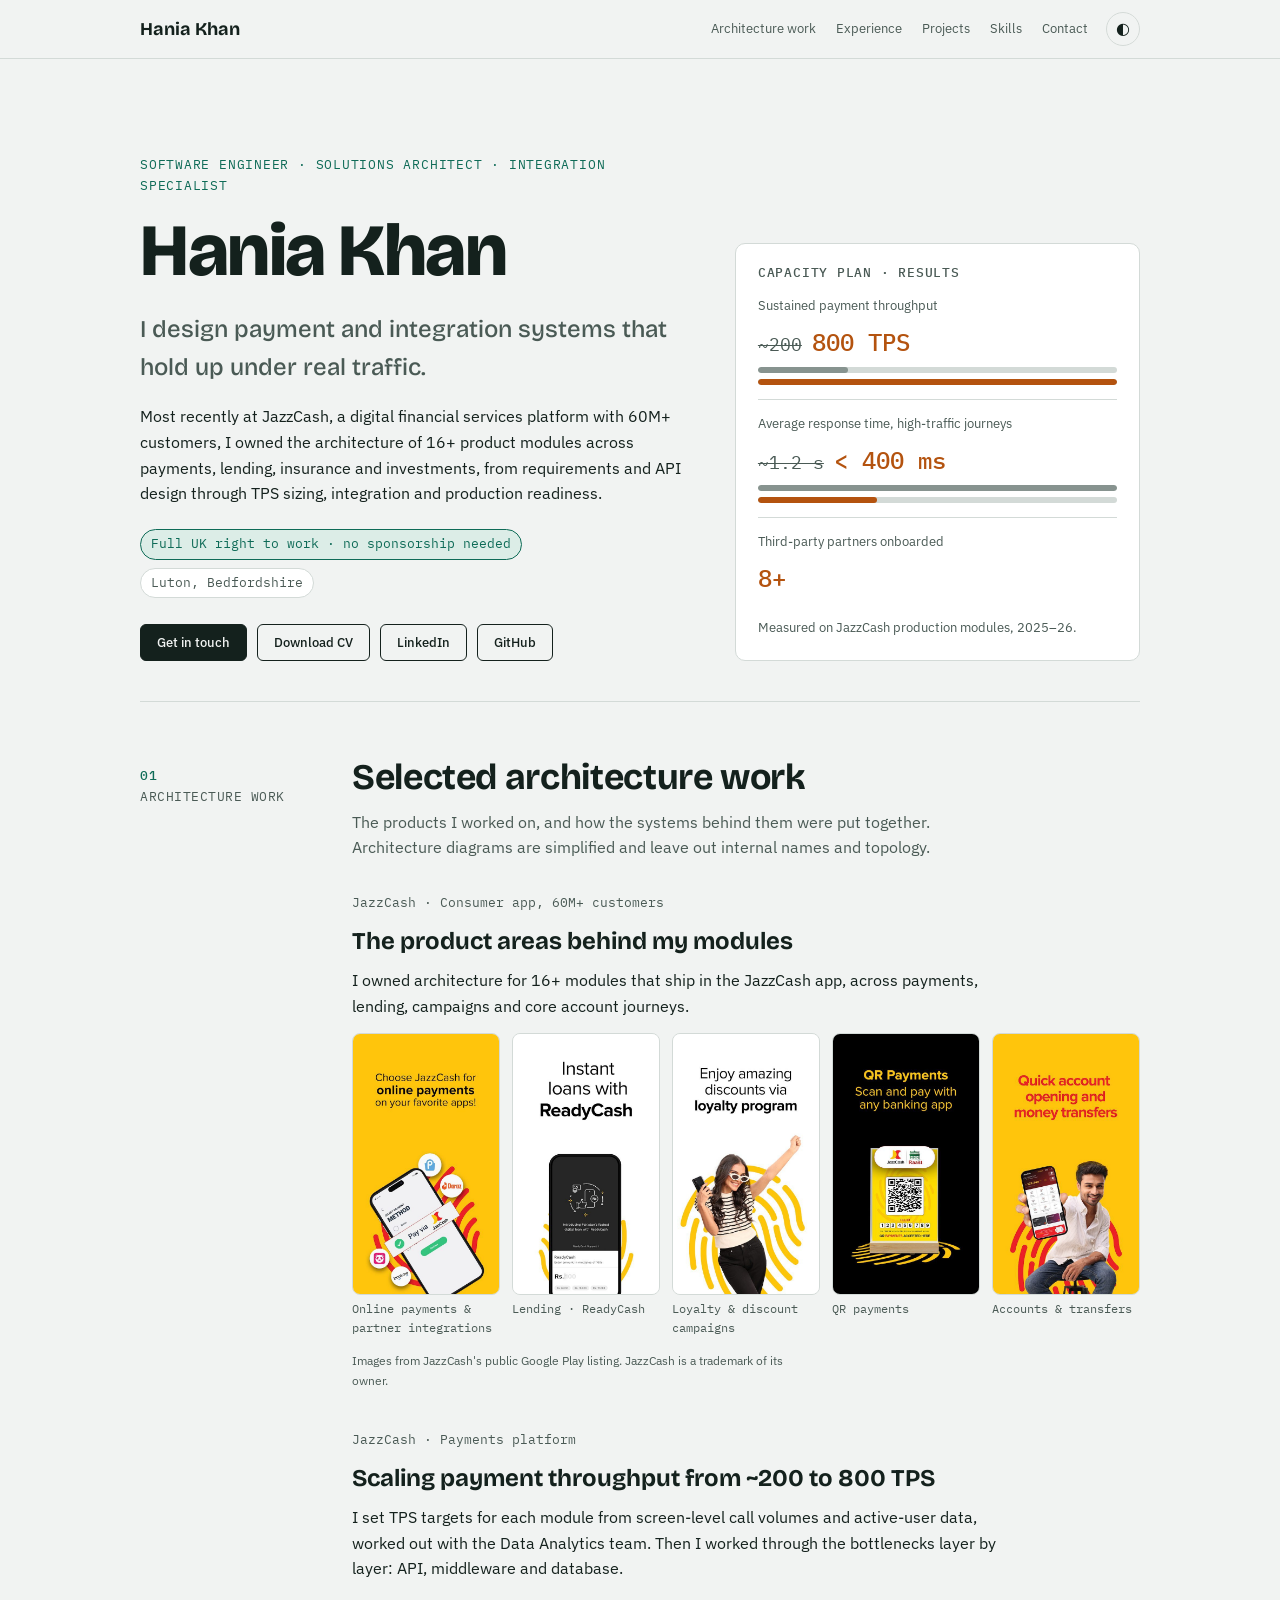
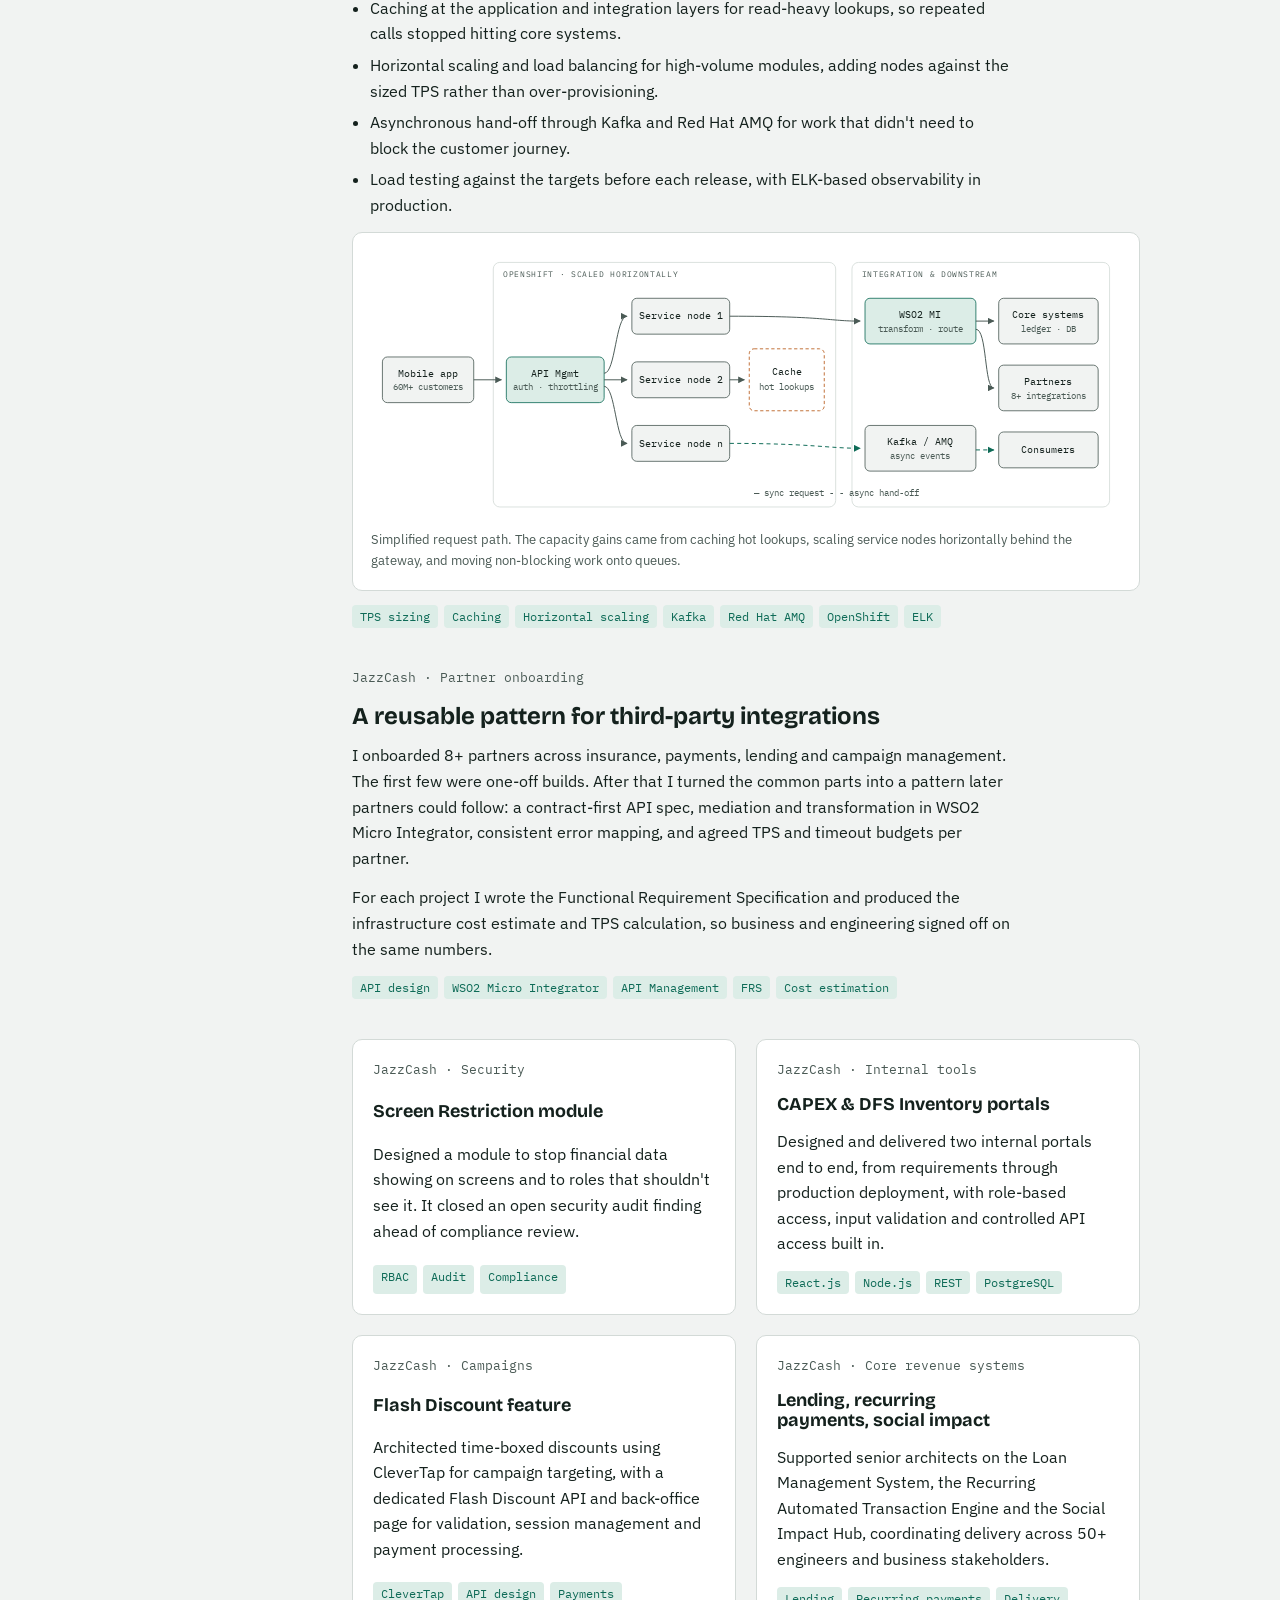
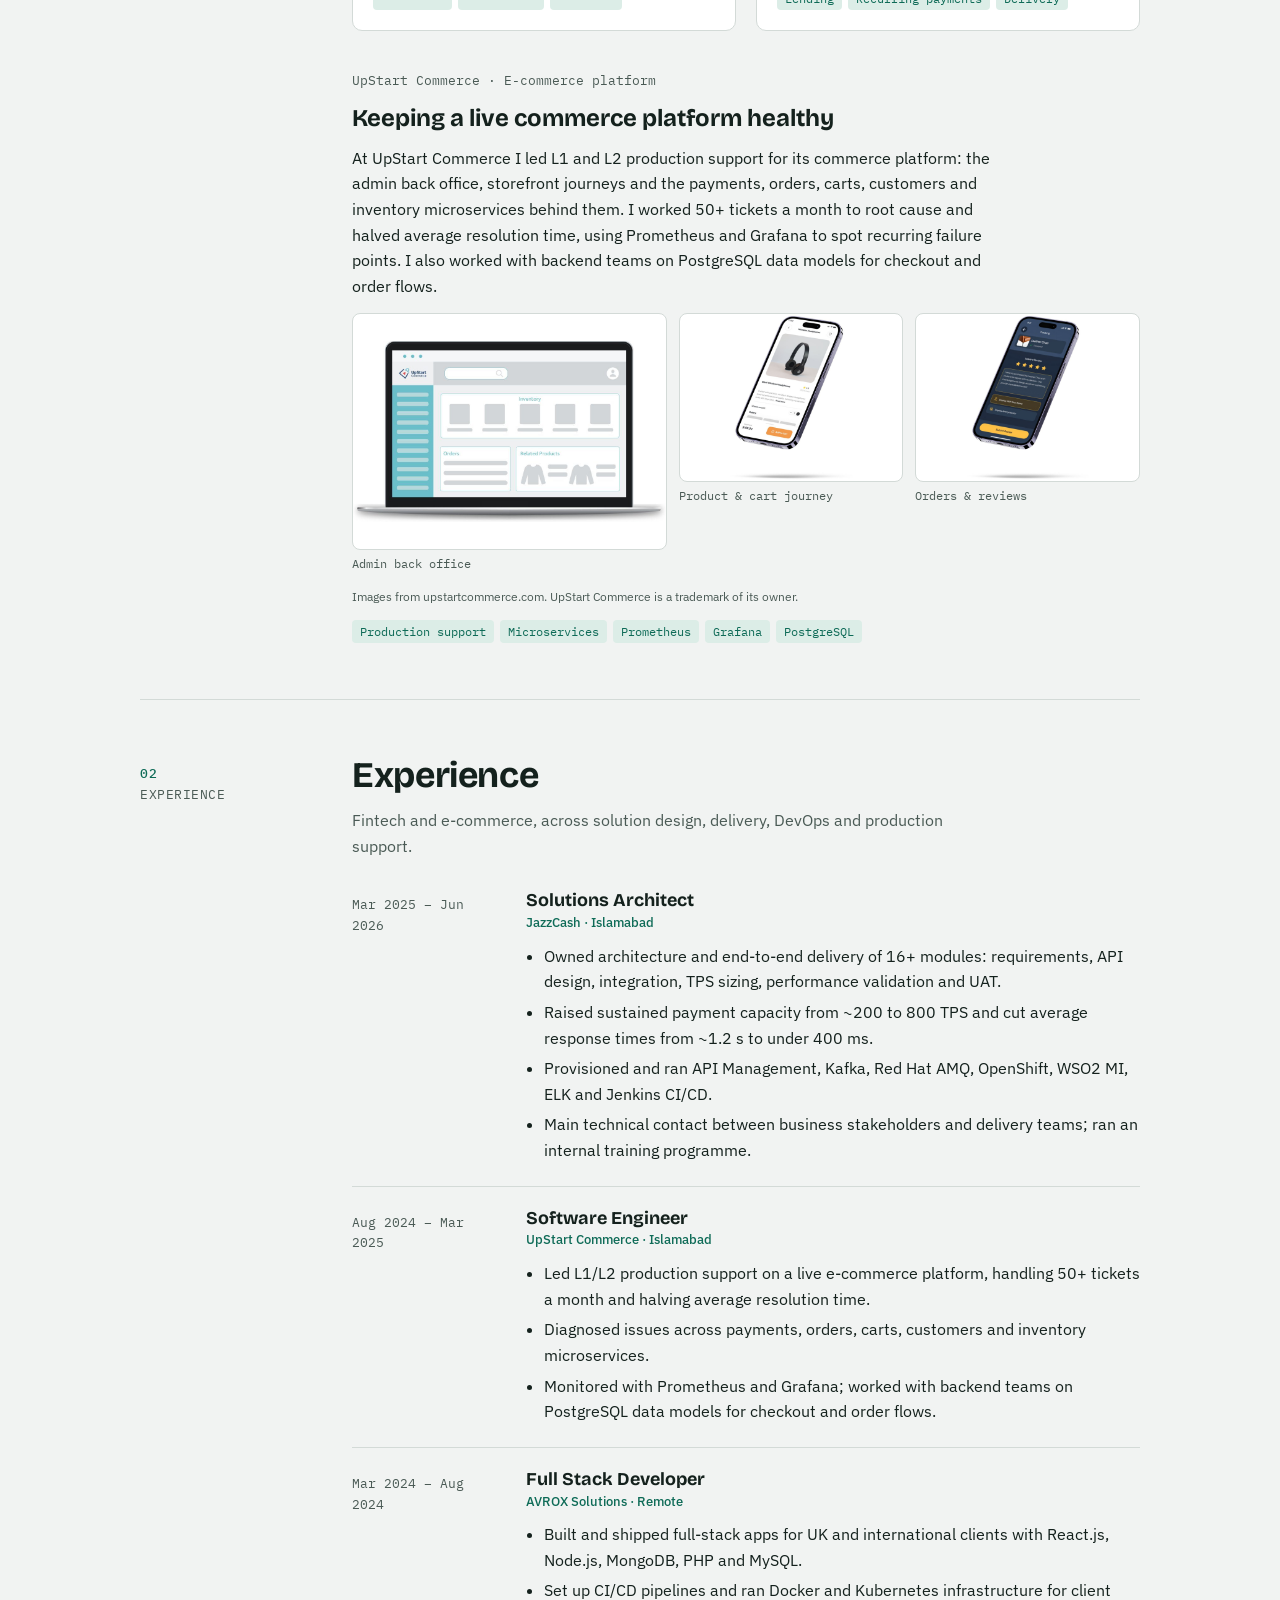
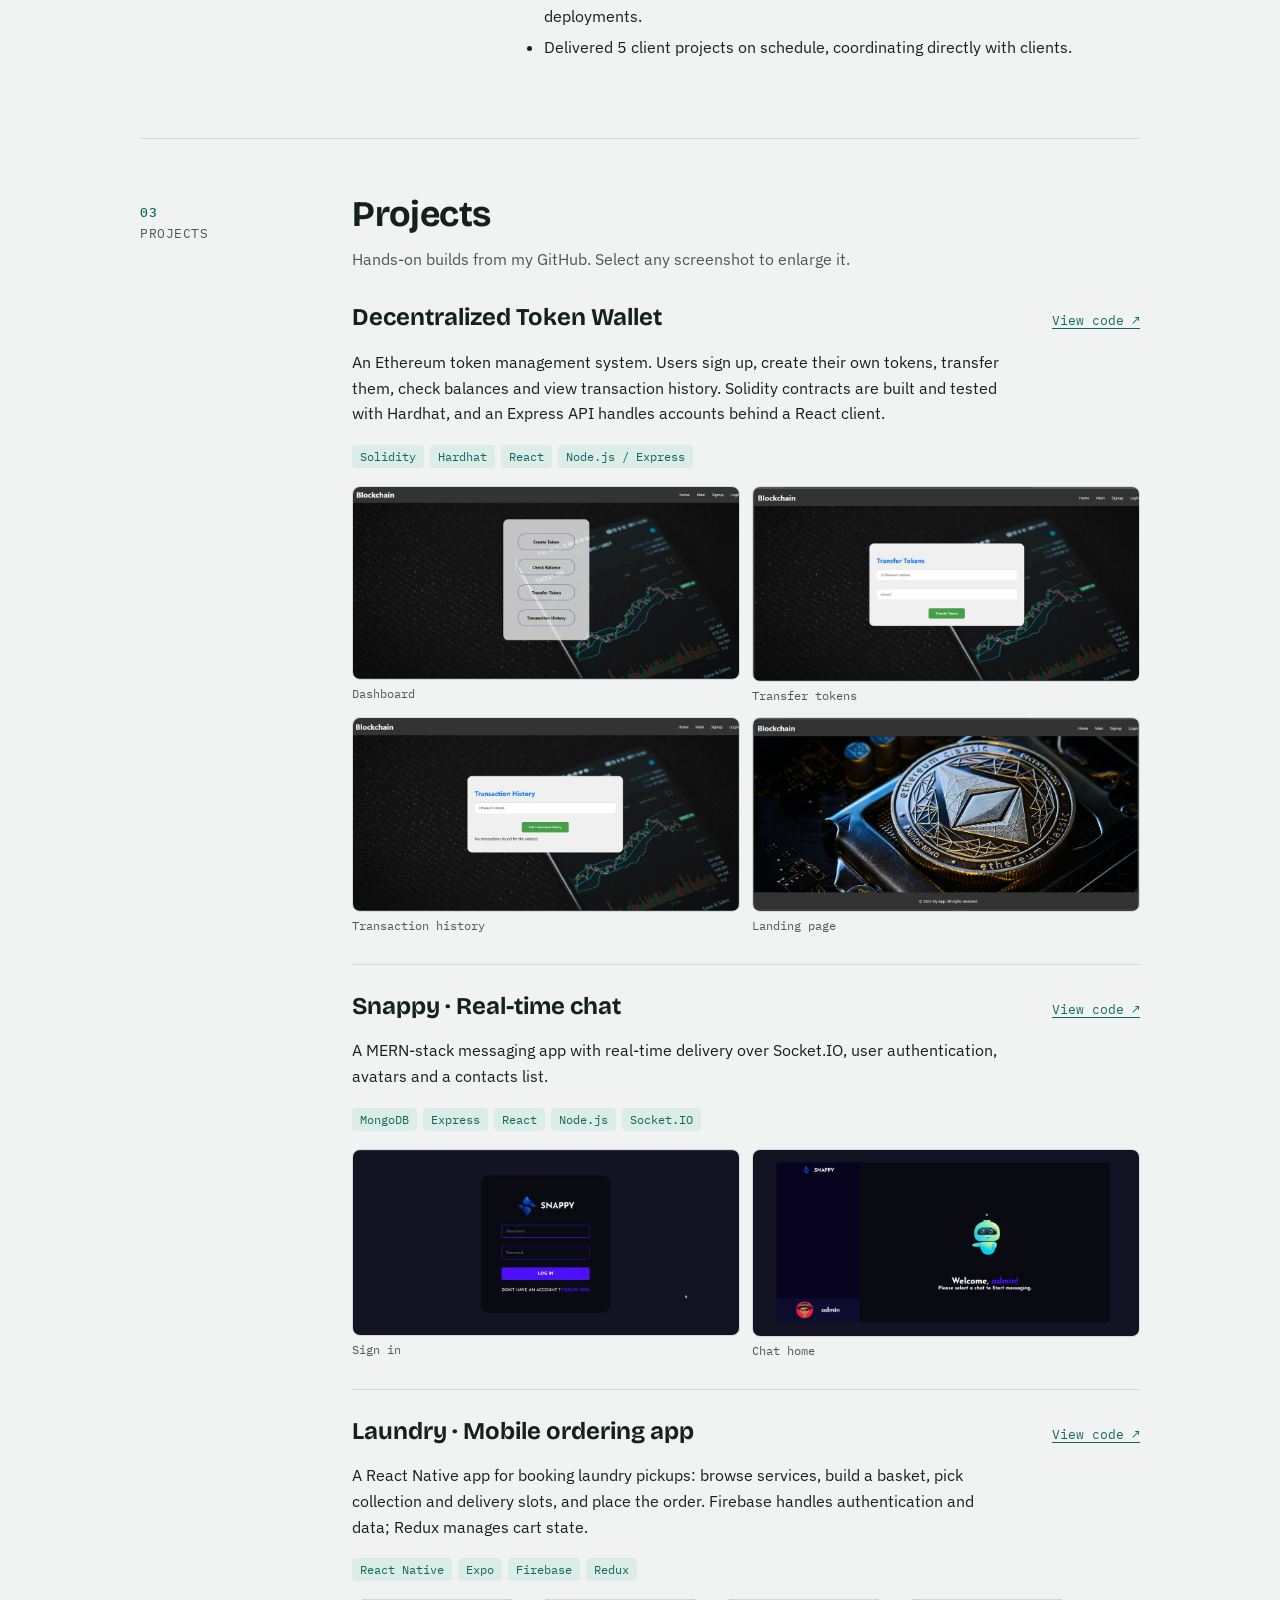
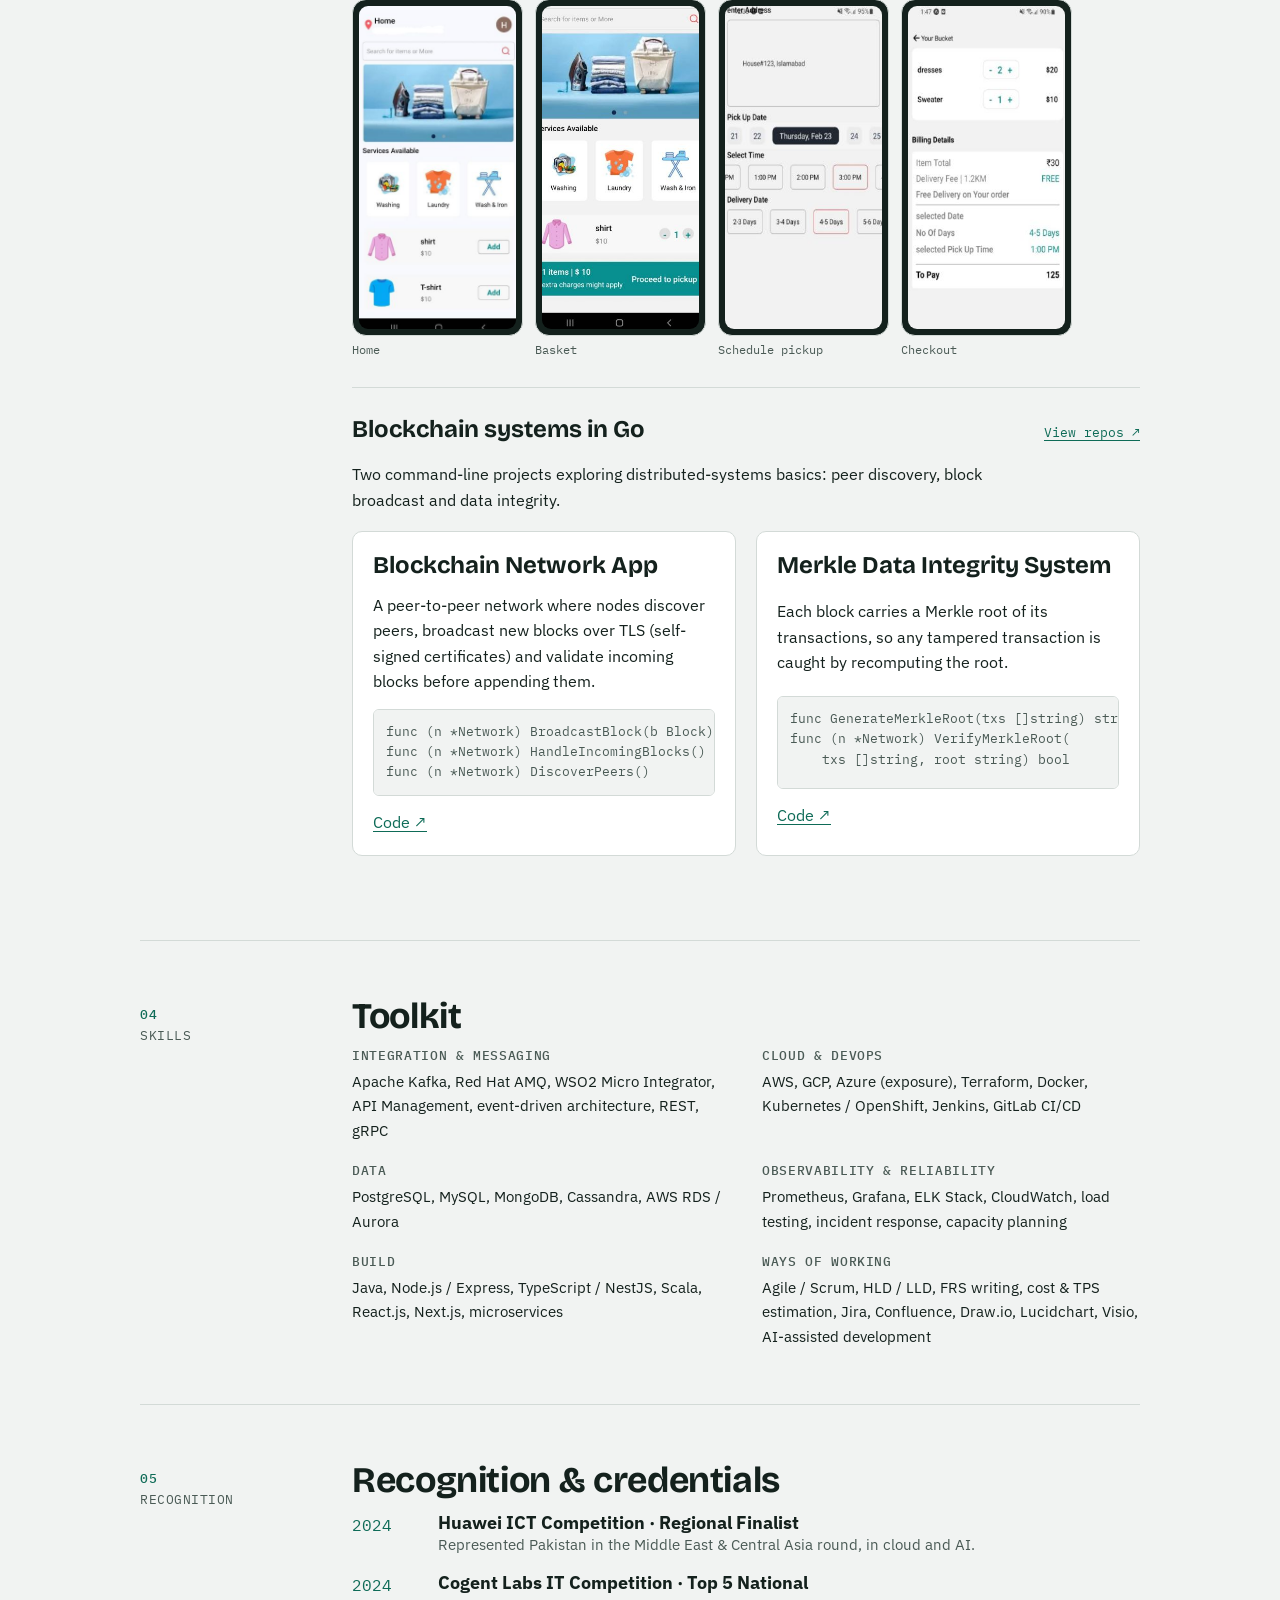
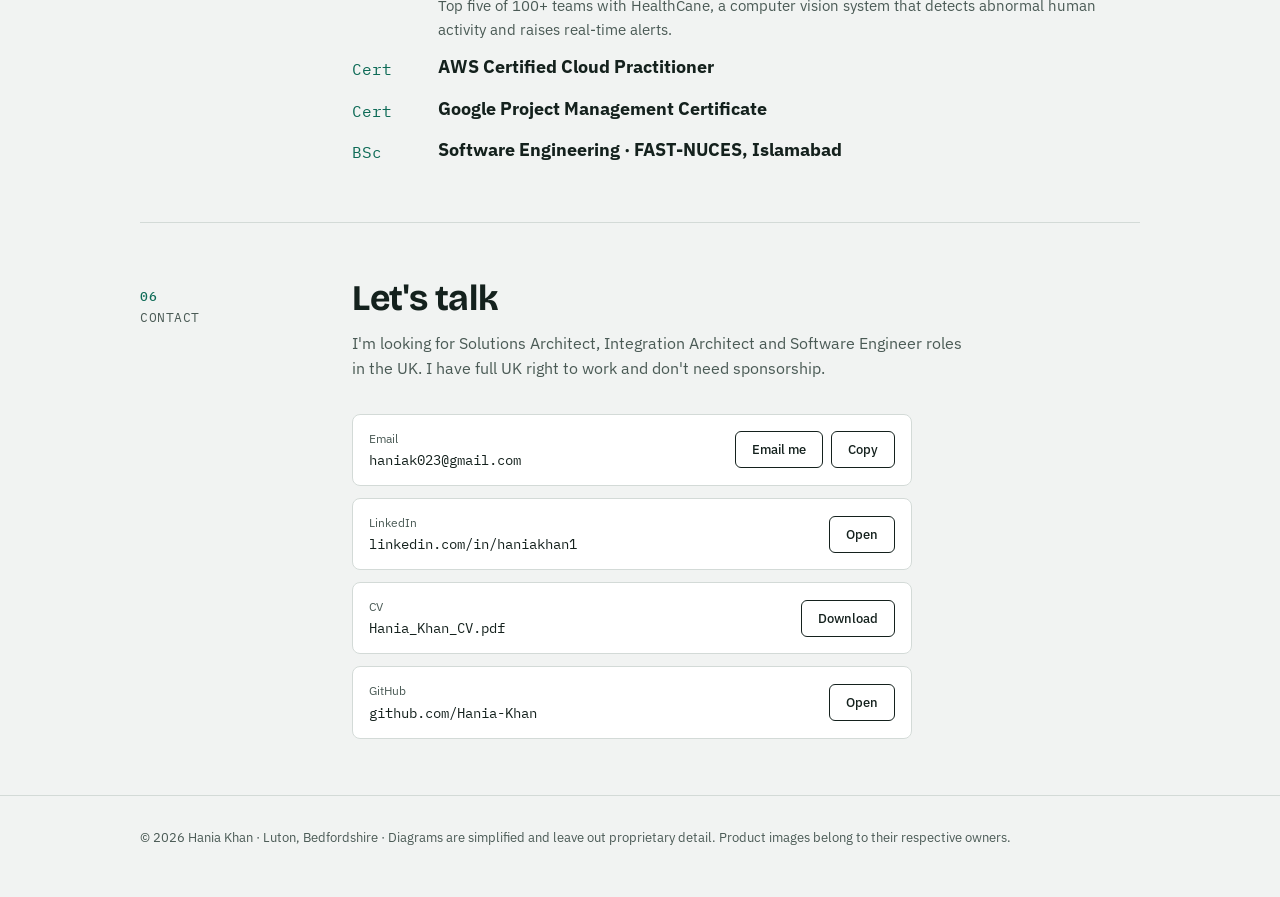
==== index.html @ 2c27533a "Add files via upload" ====
<!doctype html>
<html lang="en-GB">
<head>
<meta charset="utf-8">
<meta name="viewport" content="width=device-width, initial-scale=1">
<title>Hania Khan · Software Engineer &amp; Solutions Architect</title>
<meta name="description" content="Hania Khan is a Software Engineer and Solutions Architect in Luton, UK, specialising in payments and integration architecture. Full UK right to work.">
<meta name="author" content="Hania Khan">
<link rel="canonical" href="https://hania-khan.github.io/">
<meta property="og:type" content="profile">
<meta property="og:title" content="Hania Khan · Software Engineer & Solutions Architect">
<meta property="og:description" content="Payments and integration architecture: ~200 to 800 TPS, ~1.2 s to under 400 ms, 8+ third-party integrations. Full UK right to work.">
<meta property="og:url" content="https://hania-khan.github.io/">
<meta property="og:image" content="https://hania-khan.github.io/assets/og-image.png">
<meta property="og:image:width" content="1200">
<meta property="og:image:height" content="630">
<meta name="twitter:card" content="summary_large_image">
<meta name="theme-color" content="#0E6B57">
<link rel="icon" href="assets/favicon.svg" type="image/svg+xml">
<script>try{var t=localStorage.getItem('theme');if(t)document.documentElement.setAttribute('data-theme',t);}catch(e){}</script>
<link rel="preconnect" href="https://fonts.googleapis.com">
<link rel="preconnect" href="https://fonts.gstatic.com" crossorigin>
<link rel="stylesheet" href="https://fonts.googleapis.com/css2?family=Bricolage+Grotesque:opsz,wght@12..96,500;12..96,700;12..96,800&family=IBM+Plex+Sans:ital,wght@0,400;0,500;0,600;1,400&family=IBM+Plex+Mono:wght@400;500&display=swap">
<link rel="stylesheet" href="assets/css/style.css">
<script type="application/ld+json">
{"@context":"https://schema.org","@type":"Person","name":"Hania Khan","jobTitle":"Software Engineer & Solutions Architect","url":"https://hania-khan.github.io/","email":"mailto:haniak023@gmail.com","address":{"@type":"PostalAddress","addressLocality":"Luton","addressRegion":"Bedfordshire","addressCountry":"GB"},"alumniOf":"FAST-NUCES","sameAs":["https://www.linkedin.com/in/haniakhan1","https://github.com/Hania-Khan"]}
</script>
</head>
<body>
<a class="skip" href="#work">Skip to content</a>
<nav class="nav" aria-label="Sections">
  <div class="wrap">
    <strong>Hania Khan</strong>
    <div class="navr">
    <ul>
      <li><a href="#work">Architecture work</a></li>
      <li><a href="#experience">Experience</a></li>
      <li><a href="#projects">Projects</a></li>
      <li><a href="#skills">Skills</a></li>
      <li><a href="#contact">Contact</a></li>
    </ul>
    <button class="themebtn" id="themeBtn" type="button" aria-label="Switch colour theme"><span aria-hidden="true">◐</span></button>
    </div>
  </div>
</nav>

<main>
<div class="wrap">
  <header class="hero">
    <div>
      <p class="eyebrow">Software Engineer · Solutions Architect · Integration Specialist</p>
      <h1>Hania Khan</h1>
      <p class="role">I design payment and integration systems that hold up under real traffic.</p>
      <p class="lede">Most recently at JazzCash, a digital financial services platform with 60M+ customers, I owned the architecture of 16+ product modules across payments, lending, insurance and investments, from requirements and API design through TPS sizing, integration and production readiness.</p>
      <div class="meta">
        <span class="chip ok">Full UK right to work · no sponsorship needed</span>
        <span class="chip">Luton, Bedfordshire</span>
      </div>
      <div class="cta">
        <a class="btn primary" href="#contact">Get in touch</a>
        <a class="btn" href="Hania_Khan_CV.pdf" download>Download CV</a>
        <a class="btn" href="https://www.linkedin.com/in/haniakhan1" target="_blank" rel="noopener">LinkedIn</a>
        <a class="btn" href="https://github.com/Hania-Khan" target="_blank" rel="noopener">GitHub</a>
      </div>
    </div>

    <aside class="capacity" aria-label="Performance results at JazzCash">
      <h2>Capacity plan · results</h2>
      <div class="metric">
        <span class="label">Sustained payment throughput</span>
        <span class="fig"><span class="from">~200</span><span class="to">800 TPS</span></span>
        <div class="bar" aria-hidden="true"><i class="b" style="width:25%"></i></div>
        <div class="bar" aria-hidden="true"><i class="a" style="width:100%"></i></div>
      </div>
      <div class="metric">
        <span class="label">Average response time, high-traffic journeys</span>
        <span class="fig"><span class="from">~1.2 s</span><span class="to">&lt; 400 ms</span></span>
        <div class="bar" aria-hidden="true"><i class="b" style="width:100%"></i></div>
        <div class="bar" aria-hidden="true"><i class="a" style="width:33%"></i></div>
      </div>
      <div class="metric">
        <span class="label">Third-party partners onboarded</span>
        <span class="fig"><span class="to">8+</span></span>
      </div>
      <p class="note">Measured on JazzCash production modules, 2025–26.</p>
    </aside>
  </header>
</div>

<div class="wrap">
  <!-- ARCHITECTURE WORK -->
  <section class="block" id="work">
    <div class="slabel"><b>01</b>Architecture work</div>
    <div>
      <h2>Selected architecture work</h2>
      <p class="intro">The products I worked on, and how the systems behind them were put together. Architecture diagrams are simplified and leave out internal names and topology.</p>

      <article class="case" style="margin-bottom:40px">
        <p class="ctx">JazzCash · Consumer app, 60M+ customers</p>
        <h3>The product areas behind my modules</h3>
        <p>I owned architecture for 16+ modules that ship in the JazzCash app, across payments, lending, campaigns and core account journeys.</p>
        <div class="shots promo">
          <div><button class="shot" type="button"><img src="assets/img/jc-online-payments.jpg" alt="JazzCash online payments on partner apps" loading="lazy" width="540" height="960"></button><p class="shot-cap">Online payments &amp; partner integrations</p></div>
          <div><button class="shot" type="button"><img src="assets/img/jc-readycash.jpg" alt="ReadyCash instant digital loan screen" loading="lazy" width="540" height="960"></button><p class="shot-cap">Lending · ReadyCash</p></div>
          <div><button class="shot" type="button"><img src="assets/img/jc-loyalty.jpg" alt="Loyalty programme discounts" loading="lazy" width="540" height="960"></button><p class="shot-cap">Loyalty &amp; discount campaigns</p></div>
          <div><button class="shot" type="button"><img src="assets/img/jc-qr.jpg" alt="QR payments with Raast" loading="lazy" width="540" height="960"></button><p class="shot-cap">QR payments</p></div>
          <div><button class="shot" type="button"><img src="assets/img/jc-transfers.jpg" alt="Account opening and money transfers" loading="lazy" width="540" height="960"></button><p class="shot-cap">Accounts &amp; transfers</p></div>
        </div>
        <p class="source">Images from JazzCash's public Google Play listing. JazzCash is a trademark of its owner.</p>
      </article>

      <div class="cases">
        <article class="case">
          <p class="ctx">JazzCash · Payments platform</p>
          <h3>Scaling payment throughput from ~200 to 800 TPS</h3>
          <p>I set TPS targets for each module from screen-level call volumes and active-user data, worked out with the Data Analytics team. Then I worked through the bottlenecks layer by layer: API, middleware and database.</p>
          <ul>
            <li>Caching at the application and integration layers for read-heavy lookups, so repeated calls stopped hitting core systems.</li>
            <li>Horizontal scaling and load balancing for high-volume modules, adding nodes against the sized TPS rather than over-provisioning.</li>
            <li>Asynchronous hand-off through Kafka and Red Hat AMQ for work that didn't need to block the customer journey.</li>
            <li>Load testing against the targets before each release, with ELK-based observability in production.</li>
          </ul>
          <figure class="plate">
            <svg class="diagram" viewBox="0 0 920 330" role="img" aria-labelledby="d1t">
              <title id="d1t">Simplified payment request path: mobile app to API management, load-balanced service nodes with a cache, WSO2 integration layer, Kafka and AMQ for async work, core systems and third-party partners.</title>
              <defs>
                <marker id="ar" viewBox="0 0 10 10" refX="9" refY="5" markerWidth="7" markerHeight="7" orient="auto-start-reverse"><path class="arrow" d="M0,0 L10,5 L0,10 z"/></marker>
                <marker id="ag" viewBox="0 0 10 10" refX="9" refY="5" markerWidth="7" markerHeight="7" orient="auto-start-reverse"><path class="arrow g" d="M0,0 L10,5 L0,10 z"/></marker>
              </defs>
              <rect class="zone" x="150" y="14" width="420" height="300" rx="8"/>
              <text class="zl" x="162" y="32">OPENSHIFT · SCALED HORIZONTALLY</text>
              <rect class="zone" x="590" y="14" width="316" height="300" rx="8"/>
              <text class="zl" x="602" y="32">INTEGRATION &amp; DOWNSTREAM</text>

              <rect class="box" x="14" y="130" width="112" height="56" rx="6"/>
              <text x="70" y="154" text-anchor="middle">Mobile app</text>
              <text class="sub" x="70" y="171" text-anchor="middle">60M+ customers</text>

              <rect class="box hl" x="166" y="130" width="120" height="56" rx="6"/>
              <text x="226" y="154" text-anchor="middle">API Mgmt</text>
              <text class="sub" x="226" y="171" text-anchor="middle">auth · throttling</text>

              <rect class="box" x="320" y="58" width="120" height="44" rx="6"/>
              <text x="380" y="84" text-anchor="middle">Service node 1</text>
              <rect class="box" x="320" y="136" width="120" height="44" rx="6"/>
              <text x="380" y="162" text-anchor="middle">Service node 2</text>
              <rect class="box" x="320" y="214" width="120" height="44" rx="6"/>
              <text x="380" y="240" text-anchor="middle">Service node n</text>

              <rect class="box cache" x="464" y="120" width="92" height="76" rx="6"/>
              <text x="510" y="152" text-anchor="middle">Cache</text>
              <text class="sub" x="510" y="170" text-anchor="middle">hot lookups</text>

              <rect class="box hl" x="606" y="58" width="136" height="56" rx="6"/>
              <text x="674" y="82" text-anchor="middle">WSO2 MI</text>
              <text class="sub" x="674" y="99" text-anchor="middle">transform · route</text>

              <rect class="box" x="606" y="214" width="136" height="56" rx="6"/>
              <text x="674" y="238" text-anchor="middle">Kafka / AMQ</text>
              <text class="sub" x="674" y="255" text-anchor="middle">async events</text>

              <rect class="box" x="770" y="58" width="122" height="56" rx="6"/>
              <text x="831" y="82" text-anchor="middle">Core systems</text>
              <text class="sub" x="831" y="99" text-anchor="middle">ledger · DB</text>

              <rect class="box" x="770" y="140" width="122" height="56" rx="6"/>
              <text x="831" y="164" text-anchor="middle">Partners</text>
              <text class="sub" x="831" y="181" text-anchor="middle">8+ integrations</text>

              <rect class="box" x="770" y="222" width="122" height="44" rx="6"/>
              <text x="831" y="248" text-anchor="middle">Consumers</text>

              <path class="ln" d="M126,158 H160" marker-end="url(#ar)"/>
              <path class="ln" d="M286,150 C300,150 300,80 314,80" marker-end="url(#ar)"/>
              <path class="ln" d="M286,158 H314" marker-end="url(#ar)"/>
              <path class="ln" d="M286,166 C300,166 300,236 314,236" marker-end="url(#ar)"/>
              <path class="ln" d="M440,158 H458" marker-end="url(#ar)"/>
              <path class="ln" d="M440,80 C560,80 560,86 600,86" marker-end="url(#ar)"/>
              <path class="ln async" d="M440,236 C540,236 560,242 600,242" marker-end="url(#ag)"/>
              <path class="ln" d="M742,86 H764" marker-end="url(#ar)"/>
              <path class="ln" d="M742,96 C756,96 752,168 764,168" marker-end="url(#ar)"/>
              <path class="ln async" d="M742,244 H764" marker-end="url(#ag)"/>
              <text class="sub" x="470" y="300">— sync request    - - async hand-off</text>
            </svg>
            <figcaption>Simplified request path. The capacity gains came from caching hot lookups, scaling service nodes horizontally behind the gateway, and moving non-blocking work onto queues.</figcaption>
          </figure>
          <div class="tags"><span class="tag">TPS sizing</span><span class="tag">Caching</span><span class="tag">Horizontal scaling</span><span class="tag">Kafka</span><span class="tag">Red Hat AMQ</span><span class="tag">OpenShift</span><span class="tag">ELK</span></div>
        </article>

        <article class="case">
          <p class="ctx">JazzCash · Partner onboarding</p>
          <h3>A reusable pattern for third-party integrations</h3>
          <p>I onboarded 8+ partners across insurance, payments, lending and campaign management. The first few were one-off builds. After that I turned the common parts into a pattern later partners could follow: a contract-first API spec, mediation and transformation in WSO2 Micro Integrator, consistent error mapping, and agreed TPS and timeout budgets per partner.</p>
          <p>For each project I wrote the Functional Requirement Specification and produced the infrastructure cost estimate and TPS calculation, so business and engineering signed off on the same numbers.</p>
          <div class="tags"><span class="tag">API design</span><span class="tag">WSO2 Micro Integrator</span><span class="tag">API Management</span><span class="tag">FRS</span><span class="tag">Cost estimation</span></div>
        </article>

        <div class="mini">
          <article class="case">
            <p class="ctx">JazzCash · Security</p>
            <h3>Screen Restriction module</h3>
            <p>Designed a module to stop financial data showing on screens and to roles that shouldn't see it. It closed an open security audit finding ahead of compliance review.</p>
            <div class="tags"><span class="tag">RBAC</span><span class="tag">Audit</span><span class="tag">Compliance</span></div>
          </article>
          <article class="case">
            <p class="ctx">JazzCash · Internal tools</p>
            <h3>CAPEX &amp; DFS Inventory portals</h3>
            <p>Designed and delivered two internal portals end to end, from requirements through production deployment, with role-based access, input validation and controlled API access built in.</p>
            <div class="tags"><span class="tag">React.js</span><span class="tag">Node.js</span><span class="tag">REST</span><span class="tag">PostgreSQL</span></div>
          </article>
          <article class="case">
            <p class="ctx">JazzCash · Campaigns</p>
            <h3>Flash Discount feature</h3>
            <p>Architected time-boxed discounts using CleverTap for campaign targeting, with a dedicated Flash Discount API and back-office page for validation, session management and payment processing.</p>
            <div class="tags"><span class="tag">CleverTap</span><span class="tag">API design</span><span class="tag">Payments</span></div>
          </article>
          <article class="case">
            <p class="ctx">JazzCash · Core revenue systems</p>
            <h3>Lending, recurring payments, social impact</h3>
            <p>Supported senior architects on the Loan Management System, the Recurring Automated Transaction Engine and the Social Impact Hub, coordinating delivery across 50+ engineers and business stakeholders.</p>
            <div class="tags"><span class="tag">Lending</span><span class="tag">Recurring payments</span><span class="tag">Delivery</span></div>
          </article>
        </div>

        <article class="case">
          <p class="ctx">UpStart Commerce · E-commerce platform</p>
          <h3>Keeping a live commerce platform healthy</h3>
          <p>At UpStart Commerce I led L1 and L2 production support for its commerce platform: the admin back office, storefront journeys and the payments, orders, carts, customers and inventory microservices behind them. I worked 50+ tickets a month to root cause and halved average resolution time, using Prometheus and Grafana to spot recurring failure points. I also worked with backend teams on PostgreSQL data models for checkout and order flows.</p>
          <div class="shots mock">
            <div><button class="shot" type="button"><img src="assets/img/up-platform.jpg" alt="UpStart Commerce admin back office on a laptop" loading="lazy" width="1000" height="579"></button><p class="shot-cap">Admin back office</p></div>
            <div><button class="shot" type="button"><img src="assets/img/up-product.jpg" alt="UpStart Commerce product detail page on mobile" loading="lazy" width="800" height="1080"></button><p class="shot-cap">Product &amp; cart journey</p></div>
            <div><button class="shot" type="button"><img src="assets/img/up-reviews2.jpg" alt="Order tracking and review screen on mobile" loading="lazy" width="800" height="1080"></button><p class="shot-cap">Orders &amp; reviews</p></div>
          </div>
          <p class="source">Images from upstartcommerce.com. UpStart Commerce is a trademark of its owner.</p>
          <div class="tags"><span class="tag">Production support</span><span class="tag">Microservices</span><span class="tag">Prometheus</span><span class="tag">Grafana</span><span class="tag">PostgreSQL</span></div>
        </article>
      </div>
    </div>
  </section>

  <!-- EXPERIENCE -->
  <section class="block" id="experience">
    <div class="slabel"><b>02</b>Experience</div>
    <div>
      <h2>Experience</h2>
      <p class="intro">Fintech and e-commerce, across solution design, delivery, DevOps and production support.</p>
      <div class="roles">
        <div class="roleitem">
          <div class="when">Mar 2025 – Jun 2026</div>
          <div>
            <h3>Solutions Architect</h3>
            <p class="org">JazzCash · Islamabad</p>
            <ul>
              <li>Owned architecture and end-to-end delivery of 16+ modules: requirements, API design, integration, TPS sizing, performance validation and UAT.</li>
              <li>Raised sustained payment capacity from ~200 to 800 TPS and cut average response times from ~1.2 s to under 400 ms.</li>
              <li>Provisioned and ran API Management, Kafka, Red Hat AMQ, OpenShift, WSO2 MI, ELK and Jenkins CI/CD.</li>
              <li>Main technical contact between business stakeholders and delivery teams; ran an internal training programme.</li>
            </ul>
          </div>
        </div>
        <div class="roleitem">
          <div class="when">Aug 2024 – Mar 2025</div>
          <div>
            <h3>Software Engineer</h3>
            <p class="org">UpStart Commerce · Islamabad</p>
            <ul>
              <li>Led L1/L2 production support on a live e-commerce platform, handling 50+ tickets a month and halving average resolution time.</li>
              <li>Diagnosed issues across payments, orders, carts, customers and inventory microservices.</li>
              <li>Monitored with Prometheus and Grafana; worked with backend teams on PostgreSQL data models for checkout and order flows.</li>
            </ul>
          </div>
        </div>
        <div class="roleitem">
          <div class="when">Mar 2024 – Aug 2024</div>
          <div>
            <h3>Full Stack Developer</h3>
            <p class="org">AVROX Solutions · Remote</p>
            <ul>
              <li>Built and shipped full-stack apps for UK and international clients with React.js, Node.js, MongoDB, PHP and MySQL.</li>
              <li>Set up CI/CD pipelines and ran Docker and Kubernetes infrastructure for client deployments.</li>
              <li>Delivered 5 client projects on schedule, coordinating directly with clients.</li>
            </ul>
          </div>
        </div>
      </div>
    </div>
  </section>

  <!-- PROJECTS -->
  <section class="block" id="projects">
    <div class="slabel"><b>03</b>Projects</div>
    <div>
      <h2>Projects</h2>
      <p class="intro">Hands-on builds from my GitHub. Select any screenshot to enlarge it.</p>

      <article class="proj">
        <div class="proj-head">
          <h3>Decentralized Token Wallet</h3>
          <a href="https://github.com/Hania-Khan/Decentralized-Token-Wallet-" target="_blank" rel="noopener">View code ↗</a>
        </div>
        <p>An Ethereum token management system. Users sign up, create their own tokens, transfer them, check balances and view transaction history. Solidity contracts are built and tested with Hardhat, and an Express API handles accounts behind a React client.</p>
        <div class="tags"><span class="tag">Solidity</span><span class="tag">Hardhat</span><span class="tag">React</span><span class="tag">Node.js / Express</span></div>
        <div class="shots web">
          <div><button class="shot" type="button"><img src="assets/img/wallet-main.jpg" alt="Token wallet dashboard with create, balance, transfer and history actions" loading="lazy" width="1100" height="546"></button><p class="shot-cap">Dashboard</p></div>
          <div><button class="shot" type="button"><img src="assets/img/wallet-transfer.jpg" alt="Transfer tokens form" loading="lazy" width="1100" height="552"></button><p class="shot-cap">Transfer tokens</p></div>
          <div><button class="shot" type="button"><img src="assets/img/wallet-history.jpg" alt="Transaction history lookup" loading="lazy" width="1100" height="549"></button><p class="shot-cap">Transaction history</p></div>
          <div><button class="shot" type="button"><img src="assets/img/wallet-home.jpg" alt="Token wallet landing page" loading="lazy" width="1100" height="551"></button><p class="shot-cap">Landing page</p></div>
        </div>
      </article>

      <article class="proj">
        <div class="proj-head">
          <h3>Snappy · Real-time chat</h3>
          <a href="https://github.com/Hania-Khan/Chat-App" target="_blank" rel="noopener">View code ↗</a>
        </div>
        <p>A MERN-stack messaging app with real-time delivery over Socket.IO, user authentication, avatars and a contacts list.</p>
        <div class="tags"><span class="tag">MongoDB</span><span class="tag">Express</span><span class="tag">React</span><span class="tag">Node.js</span><span class="tag">Socket.IO</span></div>
        <div class="shots web">
          <div><button class="shot" type="button"><img src="assets/img/chat-login.jpg" alt="Snappy chat login screen" loading="lazy" width="1100" height="529"></button><p class="shot-cap">Sign in</p></div>
          <div><button class="shot" type="button"><img src="assets/img/chat-main.jpg" alt="Snappy chat welcome screen with contacts sidebar" loading="lazy" width="1100" height="532"></button><p class="shot-cap">Chat home</p></div>
        </div>
      </article>

      <article class="proj">
        <div class="proj-head">
          <h3>Laundry · Mobile ordering app</h3>
          <a href="https://github.com/Hania-Khan/Laundry-App" target="_blank" rel="noopener">View code ↗</a>
        </div>
        <p>A React Native app for booking laundry pickups: browse services, build a basket, pick collection and delivery slots, and place the order. Firebase handles authentication and data; Redux manages cart state.</p>
        <div class="tags"><span class="tag">React Native</span><span class="tag">Expo</span><span class="tag">Firebase</span><span class="tag">Redux</span></div>
        <div class="shots phone">
          <div><button class="shot" type="button"><img src="assets/img/laundry-home.jpg" alt="Laundry app home with services and items" loading="lazy" width="334" height="698"></button><p class="shot-cap">Home</p></div>
          <div><button class="shot" type="button"><img src="assets/img/laundry-cart.jpg" alt="Item added with proceed to pickup bar" loading="lazy" width="333" height="637"></button><p class="shot-cap">Basket</p></div>
          <div><button class="shot" type="button"><img src="assets/img/laundry-schedule.jpg" alt="Pickup date, time and delivery slot picker" loading="lazy" width="243" height="629"></button><p class="shot-cap">Schedule pickup</p></div>
          <div><button class="shot" type="button"><img src="assets/img/laundry-billing.jpg" alt="Billing details and place order" loading="lazy" width="247" height="630"></button><p class="shot-cap">Checkout</p></div>
        </div>
      </article>

      <article class="proj">
        <div class="proj-head">
          <h3>Blockchain systems in Go</h3>
          <a href="https://github.com/Hania-Khan?tab=repositories" target="_blank" rel="noopener">View repos ↗</a>
        </div>
        <p>Two command-line projects exploring distributed-systems basics: peer discovery, block broadcast and data integrity.</p>
        <div class="code-proj">
          <article class="case">
            <h3>Blockchain Network App</h3>
            <p>A peer-to-peer network where nodes discover peers, broadcast new blocks over TLS (self-signed certificates) and validate incoming blocks before appending them.</p>
            <pre>func (n *Network) BroadcastBlock(b Block)
func (n *Network) HandleIncomingBlocks()
func (n *Network) DiscoverPeers()</pre>
            <a href="https://github.com/Hania-Khan/Blockchain-Network-App" target="_blank" rel="noopener">Code ↗</a>
          </article>
          <article class="case">
            <h3>Merkle Data Integrity System</h3>
            <p>Each block carries a Merkle root of its transactions, so any tampered transaction is caught by recomputing the root.</p>
            <pre>func GenerateMerkleRoot(txs []string) string
func (n *Network) VerifyMerkleRoot(
    txs []string, root string) bool</pre>
            <a href="https://github.com/Hania-Khan/Merkle-Enabled-Blockchain-Data-Integrity-System" target="_blank" rel="noopener">Code ↗</a>
          </article>
        </div>
      </article>
    </div>
  </section>

  <!-- SKILLS -->
  <section class="block" id="skills">
    <div class="slabel"><b>04</b>Skills</div>
    <div>
      <h2>Toolkit</h2>
      <div class="skills">
        <div><h3>Integration &amp; messaging</h3><p>Apache Kafka, Red Hat AMQ, WSO2 Micro Integrator, API Management, event-driven architecture, REST, gRPC</p></div>
        <div><h3>Cloud &amp; DevOps</h3><p>AWS, GCP, Azure (exposure), Terraform, Docker, Kubernetes / OpenShift, Jenkins, GitLab CI/CD</p></div>
        <div><h3>Data</h3><p>PostgreSQL, MySQL, MongoDB, Cassandra, AWS RDS / Aurora</p></div>
        <div><h3>Observability &amp; reliability</h3><p>Prometheus, Grafana, ELK Stack, CloudWatch, load testing, incident response, capacity planning</p></div>
        <div><h3>Build</h3><p>Java, Node.js / Express, TypeScript / NestJS, Scala, React.js, Next.js, microservices</p></div>
        <div><h3>Ways of working</h3><p>Agile / Scrum, HLD / LLD, FRS writing, cost &amp; TPS estimation, Jira, Confluence, Draw.io, Lucidchart, Visio, AI-assisted development</p></div>
      </div>
    </div>
  </section>

  <!-- RECOGNITION -->
  <section class="block" id="recognition">
    <div class="slabel"><b>05</b>Recognition</div>
    <div>
      <h2>Recognition &amp; credentials</h2>
      <div class="awards">
        <div class="award"><span class="yr">2024</span><div><h3>Huawei ICT Competition · Regional Finalist</h3><p>Represented Pakistan in the Middle East &amp; Central Asia round, in cloud and AI.</p></div></div>
        <div class="award"><span class="yr">2024</span><div><h3>Cogent Labs IT Competition · Top 5 National</h3><p>Top five of 100+ teams with HealthCane, a computer vision system that detects abnormal human activity and raises real-time alerts.</p></div></div>
        <div class="award"><span class="yr">Cert</span><div><h3>AWS Certified Cloud Practitioner</h3></div></div>
        <div class="award"><span class="yr">Cert</span><div><h3>Google Project Management Certificate</h3></div></div>
        <div class="award"><span class="yr">BSc</span><div><h3>Software Engineering · FAST-NUCES, Islamabad</h3></div></div>
      </div>
    </div>
  </section>

  <!-- CONTACT -->
  <section class="block" id="contact">
    <div class="slabel"><b>06</b>Contact</div>
    <div>
      <h2>Let's talk</h2>
      <p class="intro">I'm looking for Solutions Architect, Integration Architect and Software Engineer roles in the UK. I have full UK right to work and don't need sponsorship.</p>
      <div class="contact">
        <div class="crow"><span><small>Email</small>haniak023@gmail.com</span><span class="cbtns"><a class="btn" href="mailto:haniak023@gmail.com">Email me</a><button class="btn copy" type="button" data-copy="haniak023@gmail.com">Copy</button></span></div>
        <div class="crow"><span><small>LinkedIn</small>linkedin.com/in/haniakhan1</span><a class="btn" href="https://www.linkedin.com/in/haniakhan1" target="_blank" rel="noopener">Open</a></div>
        <div class="crow"><span><small>CV</small>Hania_Khan_CV.pdf</span><a class="btn" href="Hania_Khan_CV.pdf" download>Download</a></div>
        <div class="crow"><span><small>GitHub</small>github.com/Hania-Khan</span><a class="btn" href="https://github.com/Hania-Khan" target="_blank" rel="noopener">Open</a></div>
      </div>
    </div>
  </section>
</div>
</main>

<footer><div class="wrap">© <span id="yr">2026</span> Hania Khan · Luton, Bedfordshire · Diagrams are simplified and leave out proprietary detail. Product images belong to their respective owners.</div></footer>

<div class="lb" id="lb" hidden role="dialog" aria-modal="true" aria-label="Screenshot preview">
  <button type="button" id="lbClose">Close</button>
  <img id="lbImg" alt="">
</div>

<script src="assets/js/main.js"></script>
</body>
</html>
---- assets/css/style.css ----
/* Layout: a single reading column with wide "plates" for diagrams and screenshots; left gutter carries mono section labels like a spec sheet. */
:root{
  color-scheme:light;
  --paper:#F1F3F2;
  --surface:#FFFFFF;
  --ink:#14211D;
  --ink-2:#4A5A55;
  --rule:#D3DAD7;
  --accent:#0E6B57;      /* settlement green */
  --accent-soft:#DCEDE7;
  --signal:#B4530F;      /* throughput amber, used only for "after" figures */
  --f-display:"Bricolage Grotesque", "Segoe UI", system-ui, sans-serif;
  --f-body:"IBM Plex Sans", "Segoe UI", system-ui, sans-serif;
  --f-mono:"IBM Plex Mono", ui-monospace, "SFMono-Regular", Menlo, monospace;
  --s-1:.8125rem; --s0:1rem; --s1:1.125rem; --s2:1.5rem; --s3:2.25rem; --s4:clamp(2.6rem,7vw,4.6rem);
}
@media (prefers-color-scheme: dark){:root:not([data-theme="light"]){
  --paper:#0F1513; --surface:#17201D; --ink:#E6ECE9; --ink-2:#9DAEA8; --rule:#2A3632;
  --accent:#4FC2A2; --accent-soft:#1B332C; --signal:#F0A35E; color-scheme:dark}}
:root[data-theme="dark"]{
  --paper:#0F1513; --surface:#17201D; --ink:#E6ECE9; --ink-2:#9DAEA8; --rule:#2A3632;
  --accent:#4FC2A2; --accent-soft:#1B332C; --signal:#F0A35E; color-scheme:dark}

*{box-sizing:border-box}
html{scroll-behavior:smooth}
@media (prefers-reduced-motion: reduce){html{scroll-behavior:auto}*{animation:none!important;transition:none!important}}
body{background:var(--paper);color:var(--ink);font-family:var(--f-body);font-size:var(--s0);line-height:1.6;margin:0}
a{color:var(--accent);text-underline-offset:3px}
a:focus-visible,button:focus-visible{outline:2px solid var(--accent);outline-offset:3px;border-radius:2px}
h1,h2,h3{font-family:var(--f-display);text-wrap:balance;line-height:1.1;margin:0}
p{margin:0}
.wrap{max-width:1080px;margin:0 auto;padding-inline:clamp(16px,4vw,40px)}

/* nav */
.nav{position:sticky;top:env(safe-area-inset-top,0px);z-index:10;background:color-mix(in srgb,var(--paper) 88%,transparent);backdrop-filter:blur(8px);border-bottom:1px solid var(--rule)}
.nav .wrap{display:flex;align-items:center;justify-content:space-between;gap:16px;padding-block:12px}
.nav strong{font-family:var(--f-display);font-weight:700;font-size:var(--s1)}
.nav ul{display:flex;gap:20px;list-style:none;margin:0;padding:0;font-size:var(--s-1);flex-wrap:wrap}
.nav ul a{color:var(--ink-2);text-decoration:none}
.nav ul a:hover{color:var(--accent)}
@media (max-width:640px){.nav ul{display:none}}

/* hero */
.hero{padding-block:clamp(48px,9vw,96px) 40px;display:grid;grid-template-columns:minmax(0,1.35fr) minmax(0,1fr);gap:48px;align-items:end}
.eyebrow{font-family:var(--f-mono);font-size:var(--s-1);letter-spacing:.06em;text-transform:uppercase;color:var(--accent)}
.hero h1{font-size:var(--s4);font-weight:800;letter-spacing:-.02em;margin-block:14px 18px}
.hero .role{font-family:var(--f-display);font-size:var(--s2);font-weight:500;color:var(--ink-2);margin-bottom:18px}
.hero .lede{max-width:58ch;color:var(--ink)}
.meta{display:flex;flex-wrap:wrap;gap:8px;margin-top:22px}
.chip{font-family:var(--f-mono);font-size:var(--s-1);padding:4px 10px;border:1px solid var(--rule);border-radius:999px;color:var(--ink-2);background:var(--surface)}
.chip.ok{border-color:var(--accent);color:var(--accent);background:var(--accent-soft)}
.cta{display:flex;flex-wrap:wrap;gap:10px;margin-top:26px}
.btn{font:500 var(--s-1)/1 var(--f-body);padding:11px 16px;border-radius:6px;border:1px solid var(--ink);color:var(--ink);background:transparent;text-decoration:none;cursor:pointer}
.btn.primary{background:var(--ink);color:var(--paper)}
.btn:hover{border-color:var(--accent);color:var(--accent)}
.btn.primary:hover{background:var(--accent);color:var(--paper)}

/* capacity card in hero */
.capacity{background:var(--surface);border:1px solid var(--rule);border-radius:10px;padding:22px}
.capacity h2{font-family:var(--f-mono);font-size:var(--s-1);font-weight:500;letter-spacing:.06em;text-transform:uppercase;color:var(--ink-2);margin-bottom:16px}
.metric{display:grid;gap:6px;padding-block:14px;border-top:1px solid var(--rule)}
.metric:first-of-type{border-top:0;padding-top:0}
.metric .label{font-size:var(--s-1);color:var(--ink-2)}
.metric .fig{font-family:var(--f-mono);font-variant-numeric:tabular-nums;font-size:var(--s2);display:flex;align-items:baseline;gap:10px;flex-wrap:wrap}
.metric .fig .from{color:var(--ink-2);text-decoration:line-through;text-decoration-thickness:1px;font-size:var(--s1)}
.metric .fig .to{color:var(--signal);font-weight:500}
.bar{height:6px;background:var(--rule);border-radius:3px;position:relative;overflow:hidden}
.bar i{position:absolute;inset:0 auto 0 0;border-radius:3px}
.bar i.b{background:var(--ink-2);opacity:.55}
.bar i.a{background:var(--signal);animation:grow 1.1s cubic-bezier(.2,.7,.2,1) both}
@keyframes grow{from{transform:scaleX(.25);transform-origin:left}to{transform:scaleX(1);transform-origin:left}}
.capacity .note{font-size:var(--s-1);color:var(--ink-2);margin-top:6px}

@media (max-width:860px){.hero{grid-template-columns:1fr;gap:32px}}

/* sections */
section.block{padding-block:56px;border-top:1px solid var(--rule);display:grid;grid-template-columns:180px minmax(0,1fr);gap:32px}
.slabel{font-family:var(--f-mono);font-size:var(--s-1);color:var(--ink-2);letter-spacing:.04em;text-transform:uppercase;padding-top:8px}
.slabel b{display:block;color:var(--accent);font-weight:500}
section.block h2{font-size:var(--s3);font-weight:700;letter-spacing:-.01em;margin-bottom:12px}
section.block .intro{color:var(--ink-2);max-width:62ch;margin-bottom:32px}
@media (max-width:760px){section.block{grid-template-columns:1fr;gap:8px;padding-block:44px}}

/* case studies */
.cases{display:grid;gap:40px}
.case{display:grid;gap:14px}
.case h3{font-size:var(--s2);font-weight:700}
.case .ctx{font-family:var(--f-mono);font-size:var(--s-1);color:var(--ink-2)}
.case p{max-width:66ch}
.case ul{margin:0;padding-left:1.1em;max-width:66ch;display:grid;gap:6px}
.tags{display:flex;flex-wrap:wrap;gap:6px}
.tag{font-family:var(--f-mono);font-size:.75rem;padding:2px 8px;border-radius:4px;background:var(--accent-soft);color:var(--accent)}
.plate{background:var(--surface);border:1px solid var(--rule);border-radius:10px;padding:18px;overflow-x:auto}
.plate figcaption{font-size:var(--s-1);color:var(--ink-2);margin-top:10px}
figure{margin:0}
.diagram{min-width:640px;width:100%;height:auto;display:block}
.diagram text{font-family:var(--f-mono);font-size:12px;fill:var(--ink)}
.diagram .sub{fill:var(--ink-2);font-size:10.5px}
.diagram .box{fill:var(--paper);stroke:var(--ink-2);stroke-width:1}
.diagram .box.hl{fill:var(--accent-soft);stroke:var(--accent)}
.diagram .box.cache{fill:var(--surface);stroke:var(--signal);stroke-dasharray:4 3}
.diagram .ln{stroke:var(--ink-2);stroke-width:1.2;fill:none}
.diagram .ln.async{stroke:var(--accent);stroke-dasharray:5 4}
.diagram .arrow{fill:var(--ink-2)}
.diagram .arrow.g{fill:var(--accent)}
.diagram .zone{fill:none;stroke:var(--rule);stroke-width:1}
.diagram .zl{fill:var(--ink-2);font-size:10px;letter-spacing:.08em}

.mini{display:grid;grid-template-columns:repeat(2,minmax(0,1fr));gap:20px}
.mini .case{background:var(--surface);border:1px solid var(--rule);border-radius:10px;padding:20px}
.mini .case h3{font-size:var(--s1)}
@media (max-width:700px){.mini{grid-template-columns:1fr}}

/* experience */
.roles{display:grid;gap:0}
.roleitem{display:grid;grid-template-columns:150px minmax(0,1fr);gap:24px;padding-block:22px;border-top:1px solid var(--rule)}
.roleitem:first-child{border-top:0;padding-top:0}
.when{font-family:var(--f-mono);font-size:var(--s-1);color:var(--ink-2);font-variant-numeric:tabular-nums;padding-top:4px}
.roleitem h3{font-size:var(--s1);font-weight:700;margin-bottom:2px}
.roleitem .org{color:var(--accent);font-weight:500;font-size:var(--s-1);margin-bottom:10px}
.roleitem ul{margin:0;padding-left:1.1em;display:grid;gap:5px;max-width:66ch}
@media (max-width:600px){.roleitem{grid-template-columns:1fr;gap:6px}}

/* projects */
.proj{display:grid;gap:18px;padding-block:28px;border-top:1px solid var(--rule)}
.proj:first-of-type{border-top:0;padding-top:0}
.proj-head{display:flex;flex-wrap:wrap;justify-content:space-between;align-items:baseline;gap:8px 16px}
.proj-head h3{font-size:var(--s2);font-weight:700}
.proj-head a{font-family:var(--f-mono);font-size:var(--s-1)}
.proj p{max-width:66ch}
.shots{display:grid;gap:12px}
.shots.web{grid-template-columns:repeat(2,minmax(0,1fr))}
.shots.phone{grid-template-columns:repeat(4,minmax(0,1fr));max-width:720px}
.shot{border:1px solid var(--rule);border-radius:8px;overflow:hidden;background:var(--surface);cursor:zoom-in;padding:0;display:block;width:100%}
.shot img{display:block;width:100%;height:auto}
.shots.phone .shot{border-radius:14px;padding:6px;background:var(--ink)}
.shots.phone .shot img{border-radius:9px;aspect-ratio:9/18.5;object-fit:cover;object-position:top}
.shot-cap{font-size:.75rem;color:var(--ink-2);font-family:var(--f-mono);margin-top:4px}
@media (max-width:620px){.shots.web{grid-template-columns:1fr}.shots.phone{grid-template-columns:repeat(2,minmax(0,1fr))}}
.shots.promo{grid-template-columns:repeat(5,minmax(0,1fr))}
.shots.promo .shot img{aspect-ratio:9/16;object-fit:cover}
.shots.mock{grid-template-columns:1.4fr 1fr 1fr}
.shots.mock .shot{background:#fff}
.shots.mock .shot img{aspect-ratio:4/3;object-fit:contain}
.source{font-size:.75rem;color:var(--ink-2)}
@media (max-width:760px){.shots.promo{grid-template-columns:repeat(3,minmax(0,1fr))}.shots.mock{grid-template-columns:1fr 1fr}.shots.mock>div:first-child{grid-column:1/-1}}
@media (max-width:420px){.shots.promo{grid-template-columns:repeat(2,minmax(0,1fr))}}
.code-proj{display:grid;grid-template-columns:repeat(2,minmax(0,1fr));gap:20px}
.code-proj .case{background:var(--surface);border:1px solid var(--rule);border-radius:10px;padding:20px}
.code-proj pre{margin:0;font:var(--s-1)/1.55 var(--f-mono);background:var(--paper);border:1px solid var(--rule);border-radius:6px;padding:12px;overflow-x:auto;color:var(--ink-2)}
@media (max-width:700px){.code-proj{grid-template-columns:1fr}}

/* skills */
.skills{display:grid;grid-template-columns:repeat(2,minmax(0,1fr));gap:22px 32px}
.skills h3{font-family:var(--f-mono);font-size:var(--s-1);font-weight:500;color:var(--ink-2);text-transform:uppercase;letter-spacing:.05em;margin-bottom:6px}
.skills p{font-size:.95rem}
@media (max-width:600px){.skills{grid-template-columns:1fr}}

.awards{display:grid;gap:16px}
.award{display:grid;grid-template-columns:70px minmax(0,1fr);gap:16px}
.award .yr{font-family:var(--f-mono);color:var(--accent);font-variant-numeric:tabular-nums}
.award h3{font-size:var(--s1);font-weight:700;font-family:var(--f-body)}
.award p{color:var(--ink-2);font-size:.95rem}

/* contact */
.contact{display:grid;gap:12px;max-width:560px}
.crow{display:flex;align-items:center;justify-content:space-between;gap:12px;padding:14px 16px;background:var(--surface);border:1px solid var(--rule);border-radius:8px;flex-wrap:wrap}
.crow span{font-family:var(--f-mono);font-size:.9rem;user-select:all;overflow-wrap:anywhere;min-width:0}
.crow small{display:block;font-family:var(--f-body);color:var(--ink-2);font-size:.75rem;user-select:none}
footer{padding-block:32px 48px;color:var(--ink-2);font-size:var(--s-1);border-top:1px solid var(--rule)}

/* lightbox */
.lb{position:fixed;inset:0;background:rgba(8,12,11,.88);display:flex;align-items:center;justify-content:center;padding:24px;z-index:50}
.lb[hidden]{display:none}
.lb img{max-height:88vh;max-width:min(1200px,100%);border-radius:8px;box-shadow:0 20px 60px rgba(0,0,0,.5)}
.lb button{position:absolute;top:calc(14px + env(safe-area-inset-top,0px));right:16px;background:#fff;color:#111;border:0;border-radius:6px;padding:8px 12px;font:500 14px var(--f-body);cursor:pointer}

/* standalone-site additions */
html,body{margin:0}
body{-webkit-font-smoothing:antialiased;-webkit-text-size-adjust:100%}
img{max-width:100%}
[hidden]{display:none!important}
.navr{display:flex;align-items:center;gap:18px}
.themebtn{background:transparent;border:1px solid var(--rule);color:var(--ink);border-radius:999px;width:34px;height:34px;cursor:pointer;font-size:16px;line-height:1}
.themebtn:hover{border-color:var(--accent);color:var(--accent)}
.cbtns{display:flex;gap:8px;user-select:none}
.skip{position:absolute;left:-999px;top:8px;background:var(--ink);color:var(--paper);padding:8px 12px;border-radius:6px;z-index:100}
.skip:focus{left:16px}
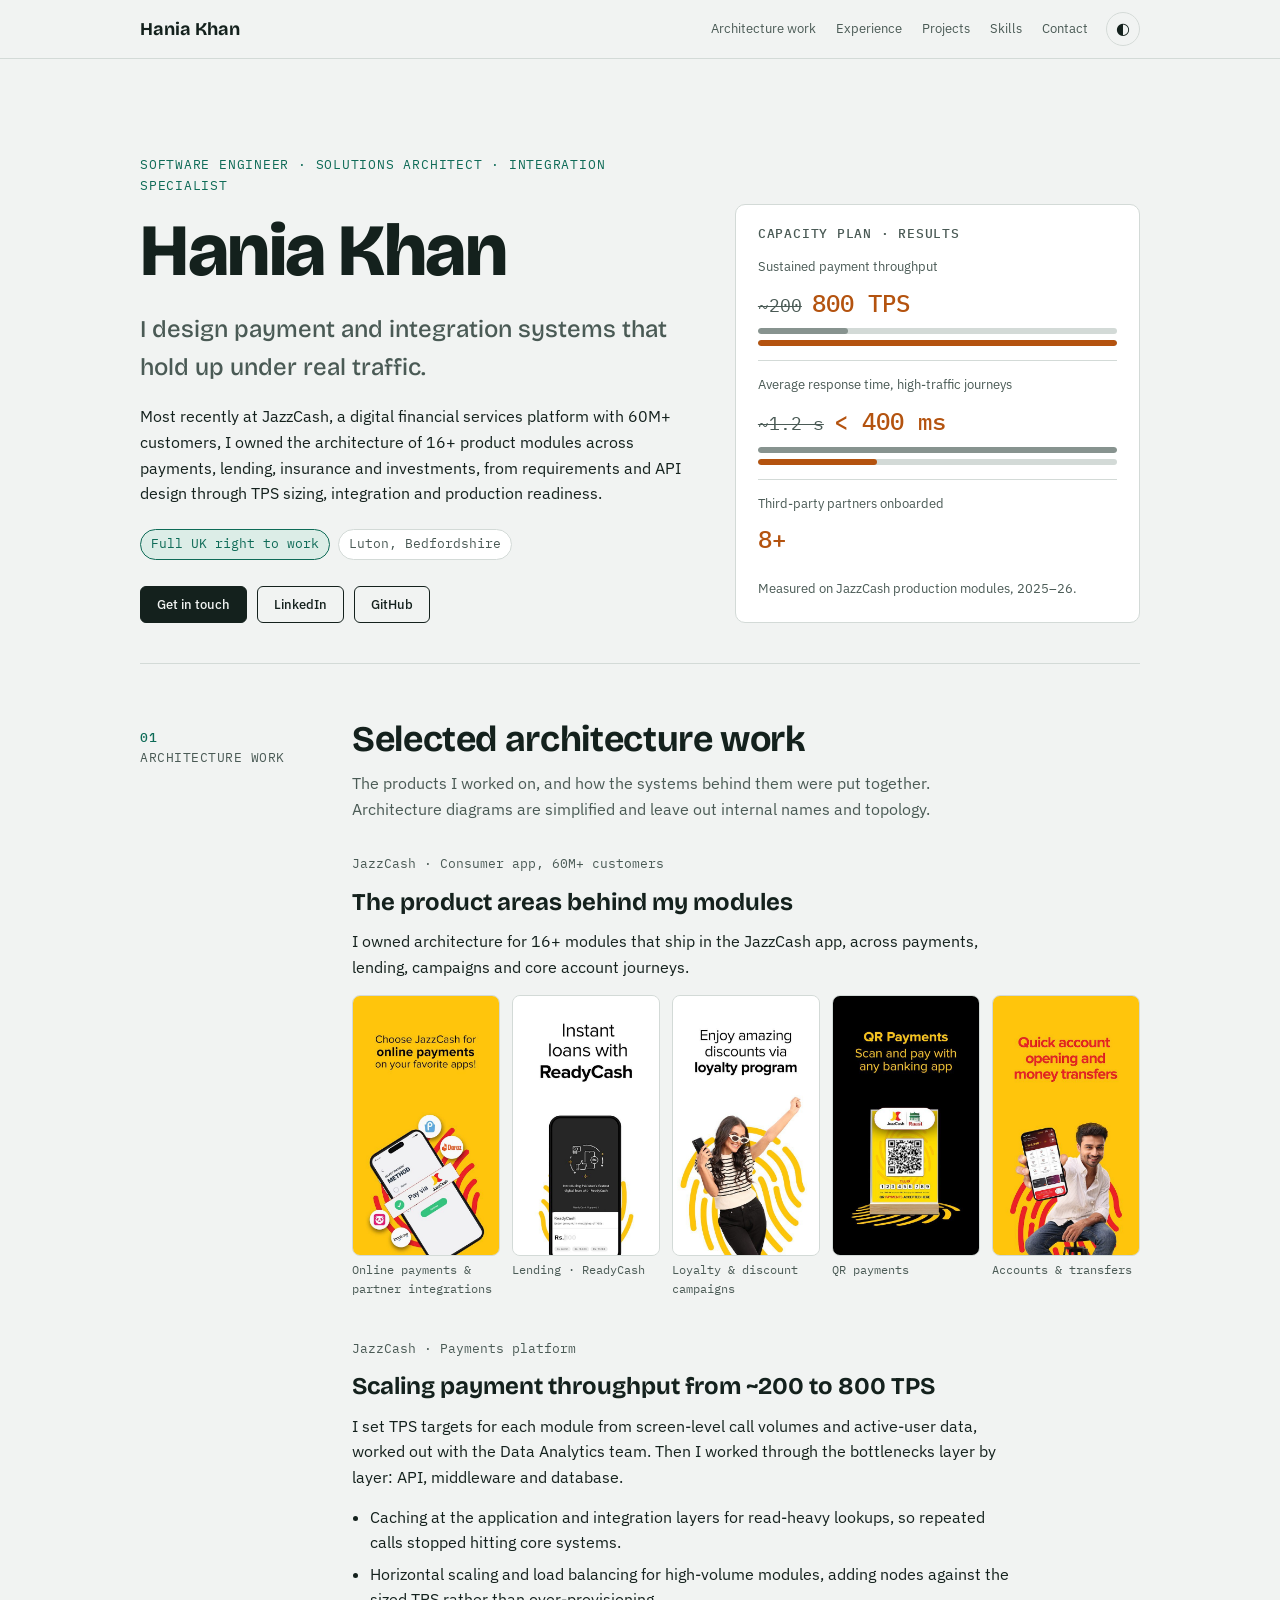
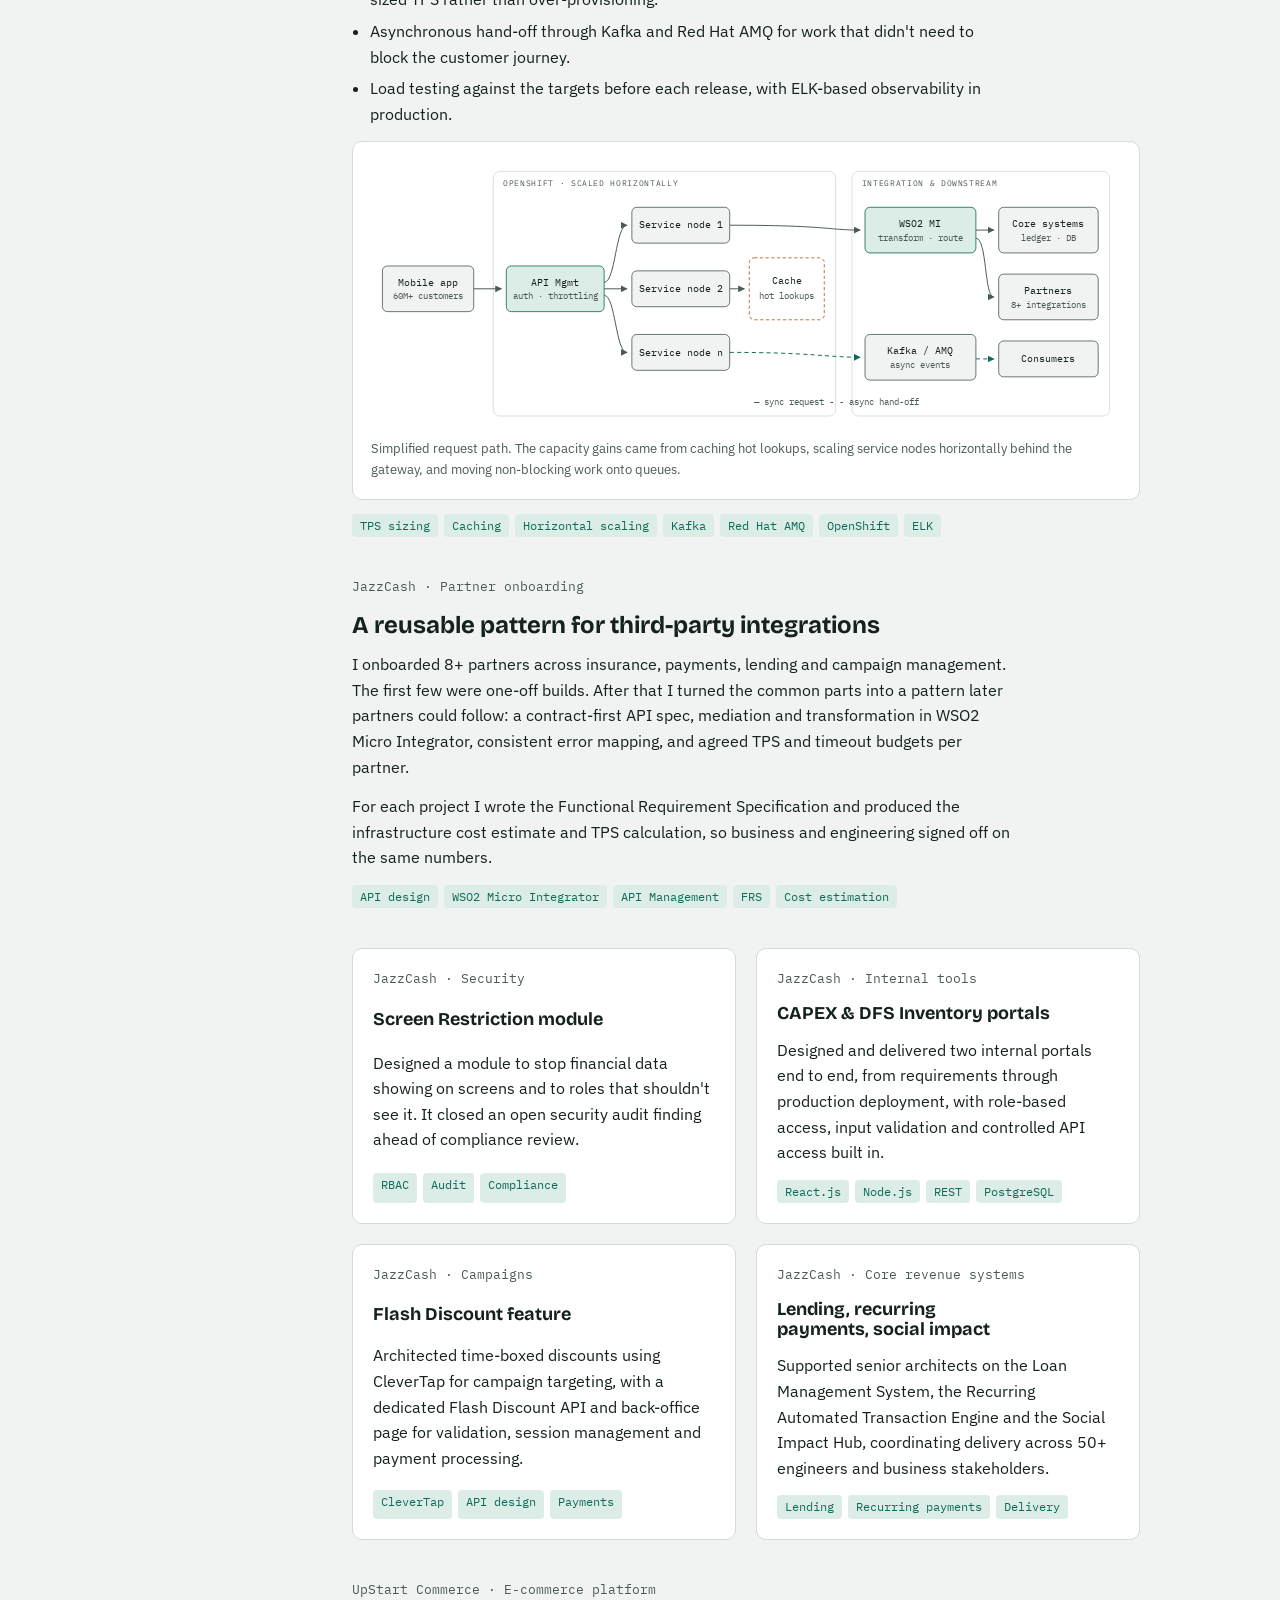
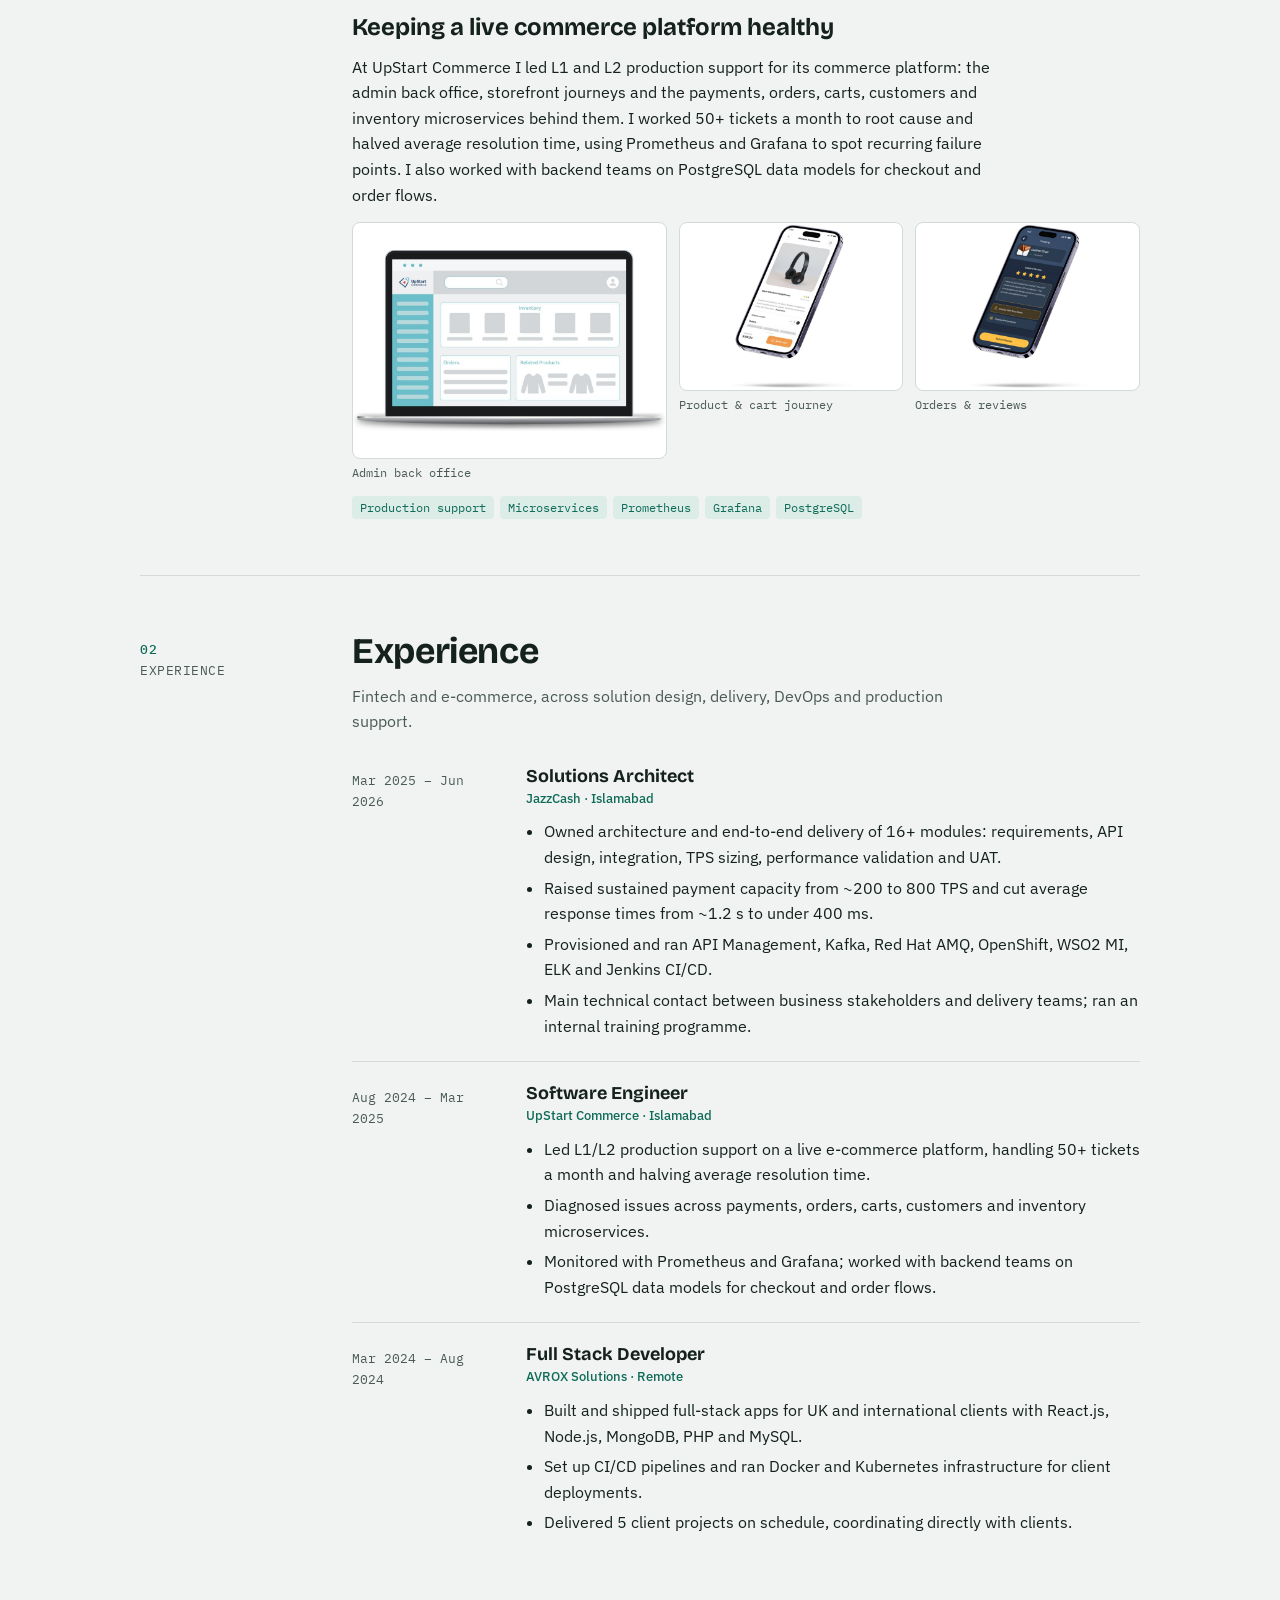
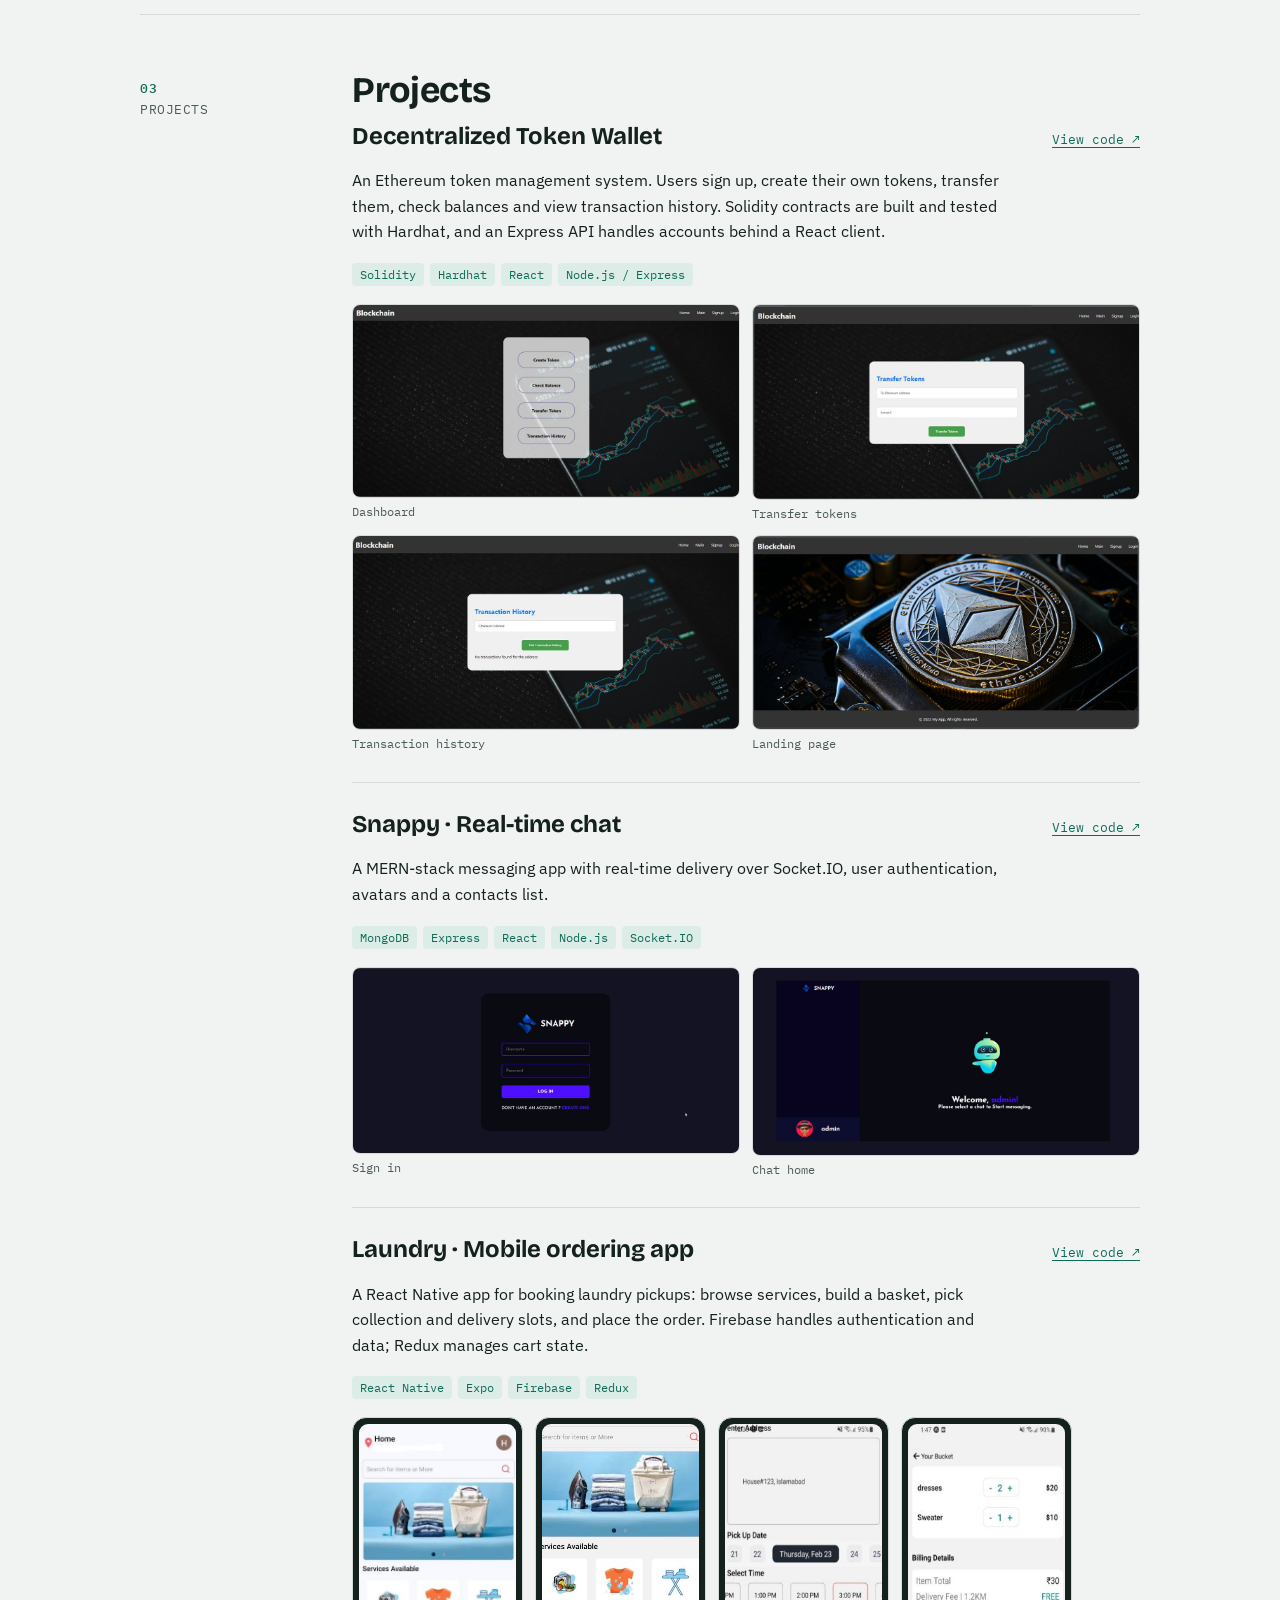
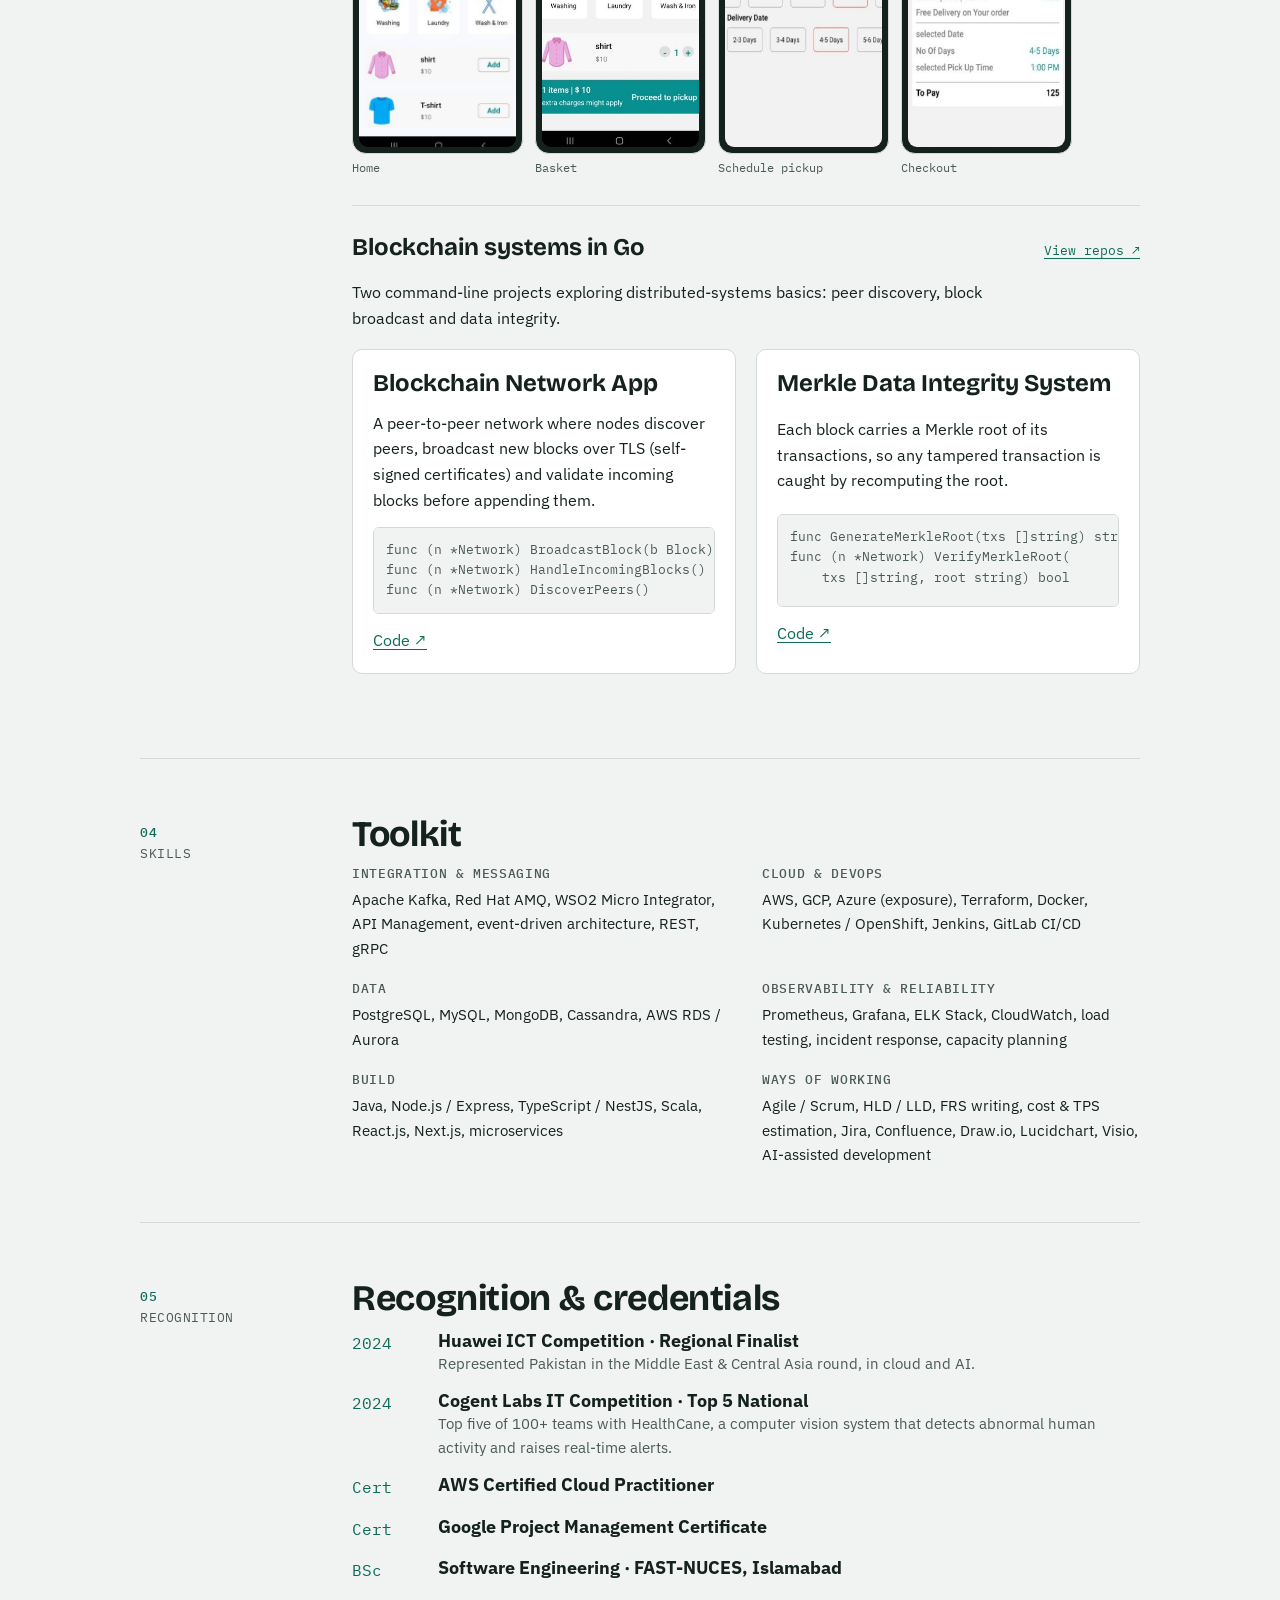
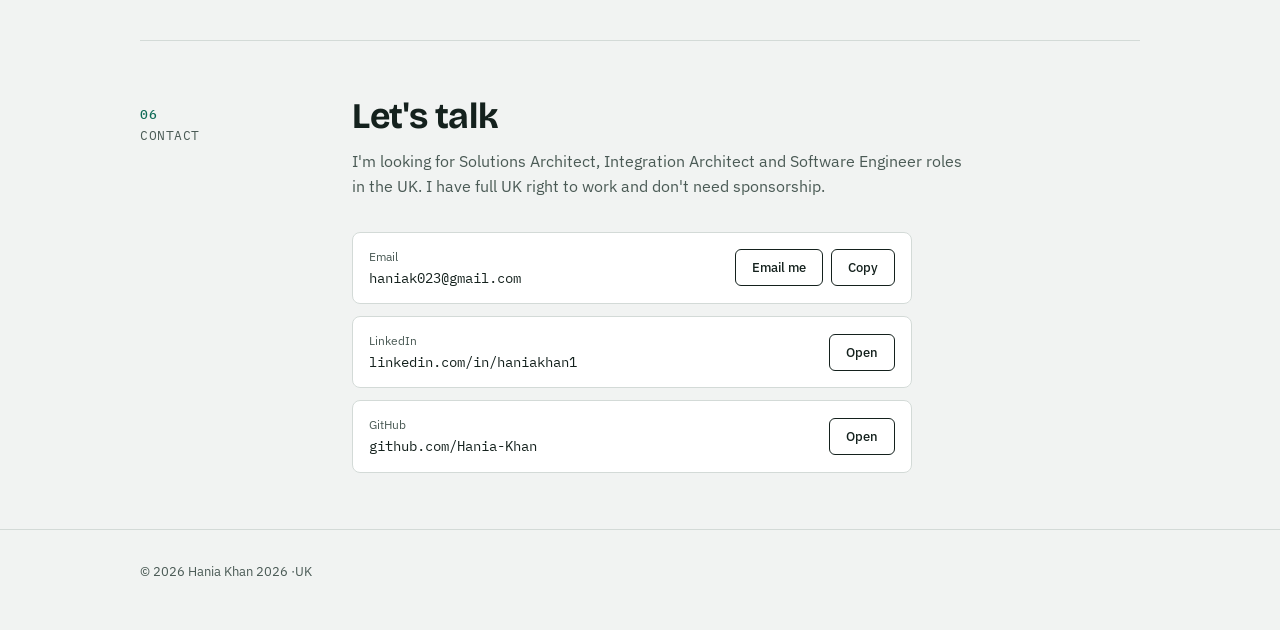
==== commit 85b43133: "Update meta description and footer content" ====
--- a/index.html
+++ b/index.html
@@ -4,12 +4,12 @@
 <meta charset="utf-8">
 <meta name="viewport" content="width=device-width, initial-scale=1">
 <title>Hania Khan · Software Engineer &amp; Solutions Architect</title>
-<meta name="description" content="Hania Khan is a Software Engineer and Solutions Architect in Luton, UK, specialising in payments and integration architecture. Full UK right to work.">
+<meta name="description" content="Hania Khan is a Software Engineer and Solutions Architect, specialising in payments and integration architecture.">
 <meta name="author" content="Hania Khan">
 <link rel="canonical" href="https://hania-khan.github.io/">
 <meta property="og:type" content="profile">
 <meta property="og:title" content="Hania Khan · Software Engineer & Solutions Architect">
-<meta property="og:description" content="Payments and integration architecture: ~200 to 800 TPS, ~1.2 s to under 400 ms, 8+ third-party integrations. Full UK right to work.">
+<meta property="og:description" content="Payments and integration architecture: ~200 to 800 TPS, ~1.2 s to under 400 ms, 8+ third-party integrations.">
 <meta property="og:url" content="https://hania-khan.github.io/">
 <meta property="og:image" content="https://hania-khan.github.io/assets/og-image.png">
 <meta property="og:image:width" content="1200">
@@ -53,12 +53,11 @@
       <p class="role">I design payment and integration systems that hold up under real traffic.</p>
       <p class="lede">Most recently at JazzCash, a digital financial services platform with 60M+ customers, I owned the architecture of 16+ product modules across payments, lending, insurance and investments, from requirements and API design through TPS sizing, integration and production readiness.</p>
       <div class="meta">
-        <span class="chip ok">Full UK right to work · no sponsorship needed</span>
+        <span class="chip ok">Full UK right to work</span>
         <span class="chip">Luton, Bedfordshire</span>
       </div>
       <div class="cta">
         <a class="btn primary" href="#contact">Get in touch</a>
-        <a class="btn" href="Hania_Khan_CV.pdf" download>Download CV</a>
         <a class="btn" href="https://www.linkedin.com/in/haniakhan1" target="_blank" rel="noopener">LinkedIn</a>
         <a class="btn" href="https://github.com/Hania-Khan" target="_blank" rel="noopener">GitHub</a>
       </div>
@@ -106,7 +105,6 @@
           <div><button class="shot" type="button"><img src="assets/img/jc-qr.jpg" alt="QR payments with Raast" loading="lazy" width="540" height="960"></button><p class="shot-cap">QR payments</p></div>
           <div><button class="shot" type="button"><img src="assets/img/jc-transfers.jpg" alt="Account opening and money transfers" loading="lazy" width="540" height="960"></button><p class="shot-cap">Accounts &amp; transfers</p></div>
         </div>
-        <p class="source">Images from JazzCash's public Google Play listing. JazzCash is a trademark of its owner.</p>
       </article>
 
       <div class="cases">
@@ -231,8 +229,7 @@
             <div><button class="shot" type="button"><img src="assets/img/up-product.jpg" alt="UpStart Commerce product detail page on mobile" loading="lazy" width="800" height="1080"></button><p class="shot-cap">Product &amp; cart journey</p></div>
             <div><button class="shot" type="button"><img src="assets/img/up-reviews2.jpg" alt="Order tracking and review screen on mobile" loading="lazy" width="800" height="1080"></button><p class="shot-cap">Orders &amp; reviews</p></div>
           </div>
-          <p class="source">Images from upstartcommerce.com. UpStart Commerce is a trademark of its owner.</p>
-          <div class="tags"><span class="tag">Production support</span><span class="tag">Microservices</span><span class="tag">Prometheus</span><span class="tag">Grafana</span><span class="tag">PostgreSQL</span></div>
+         <div class="tags"><span class="tag">Production support</span><span class="tag">Microservices</span><span class="tag">Prometheus</span><span class="tag">Grafana</span><span class="tag">PostgreSQL</span></div>
         </article>
       </div>
     </div>
@@ -291,7 +288,7 @@
     <div class="slabel"><b>03</b>Projects</div>
     <div>
       <h2>Projects</h2>
-      <p class="intro">Hands-on builds from my GitHub. Select any screenshot to enlarge it.</p>
+     
 
       <article class="proj">
         <div class="proj-head">
@@ -404,7 +401,6 @@
       <div class="contact">
         <div class="crow"><span><small>Email</small>haniak023@gmail.com</span><span class="cbtns"><a class="btn" href="mailto:haniak023@gmail.com">Email me</a><button class="btn copy" type="button" data-copy="haniak023@gmail.com">Copy</button></span></div>
         <div class="crow"><span><small>LinkedIn</small>linkedin.com/in/haniakhan1</span><a class="btn" href="https://www.linkedin.com/in/haniakhan1" target="_blank" rel="noopener">Open</a></div>
-        <div class="crow"><span><small>CV</small>Hania_Khan_CV.pdf</span><a class="btn" href="Hania_Khan_CV.pdf" download>Download</a></div>
         <div class="crow"><span><small>GitHub</small>github.com/Hania-Khan</span><a class="btn" href="https://github.com/Hania-Khan" target="_blank" rel="noopener">Open</a></div>
       </div>
     </div>
@@ -412,7 +408,7 @@
 </div>
 </main>
 
-<footer><div class="wrap">© <span id="yr">2026</span> Hania Khan · Luton, Bedfordshire · Diagrams are simplified and leave out proprietary detail. Product images belong to their respective owners.</div></footer>
+<footer><div class="wrap">© <span id="yr">2026</span> Hania Khan 2026 ·UK </div></footer>
 
 <div class="lb" id="lb" hidden role="dialog" aria-modal="true" aria-label="Screenshot preview">
   <button type="button" id="lbClose">Close</button>
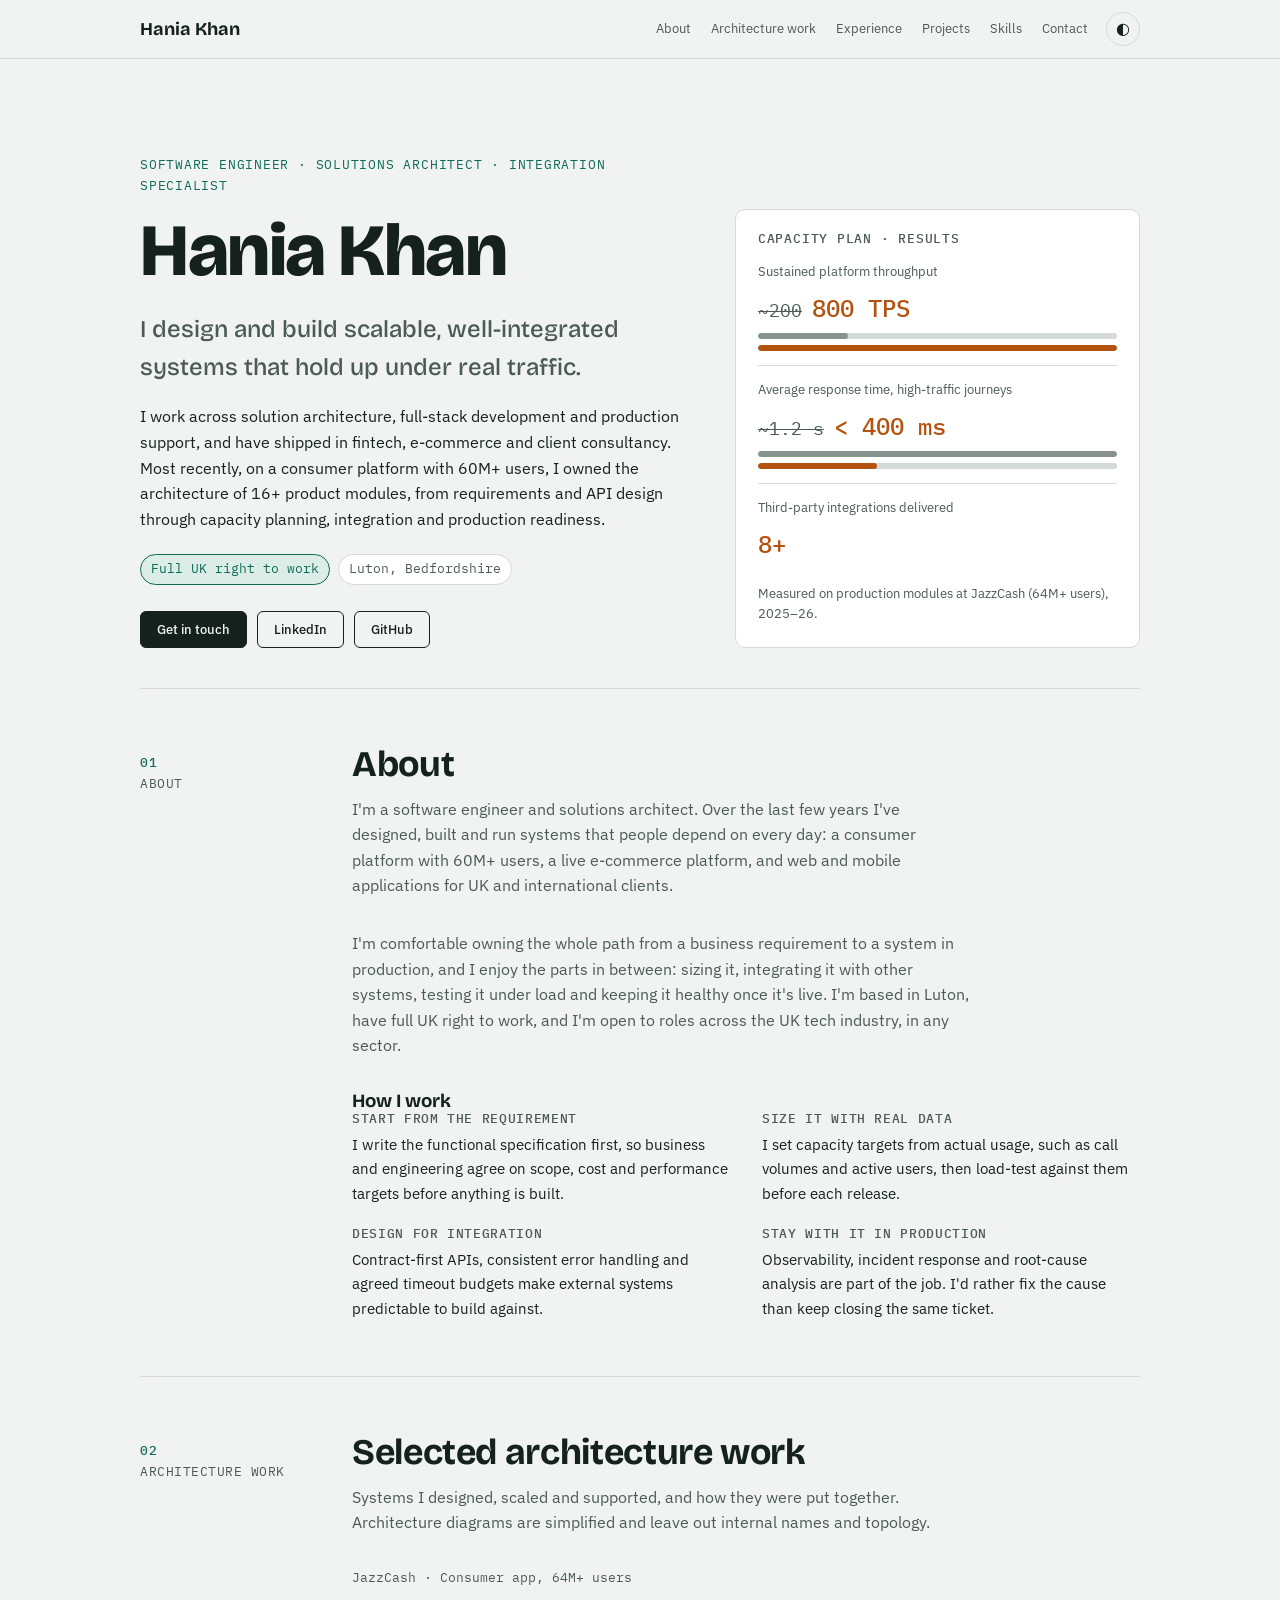
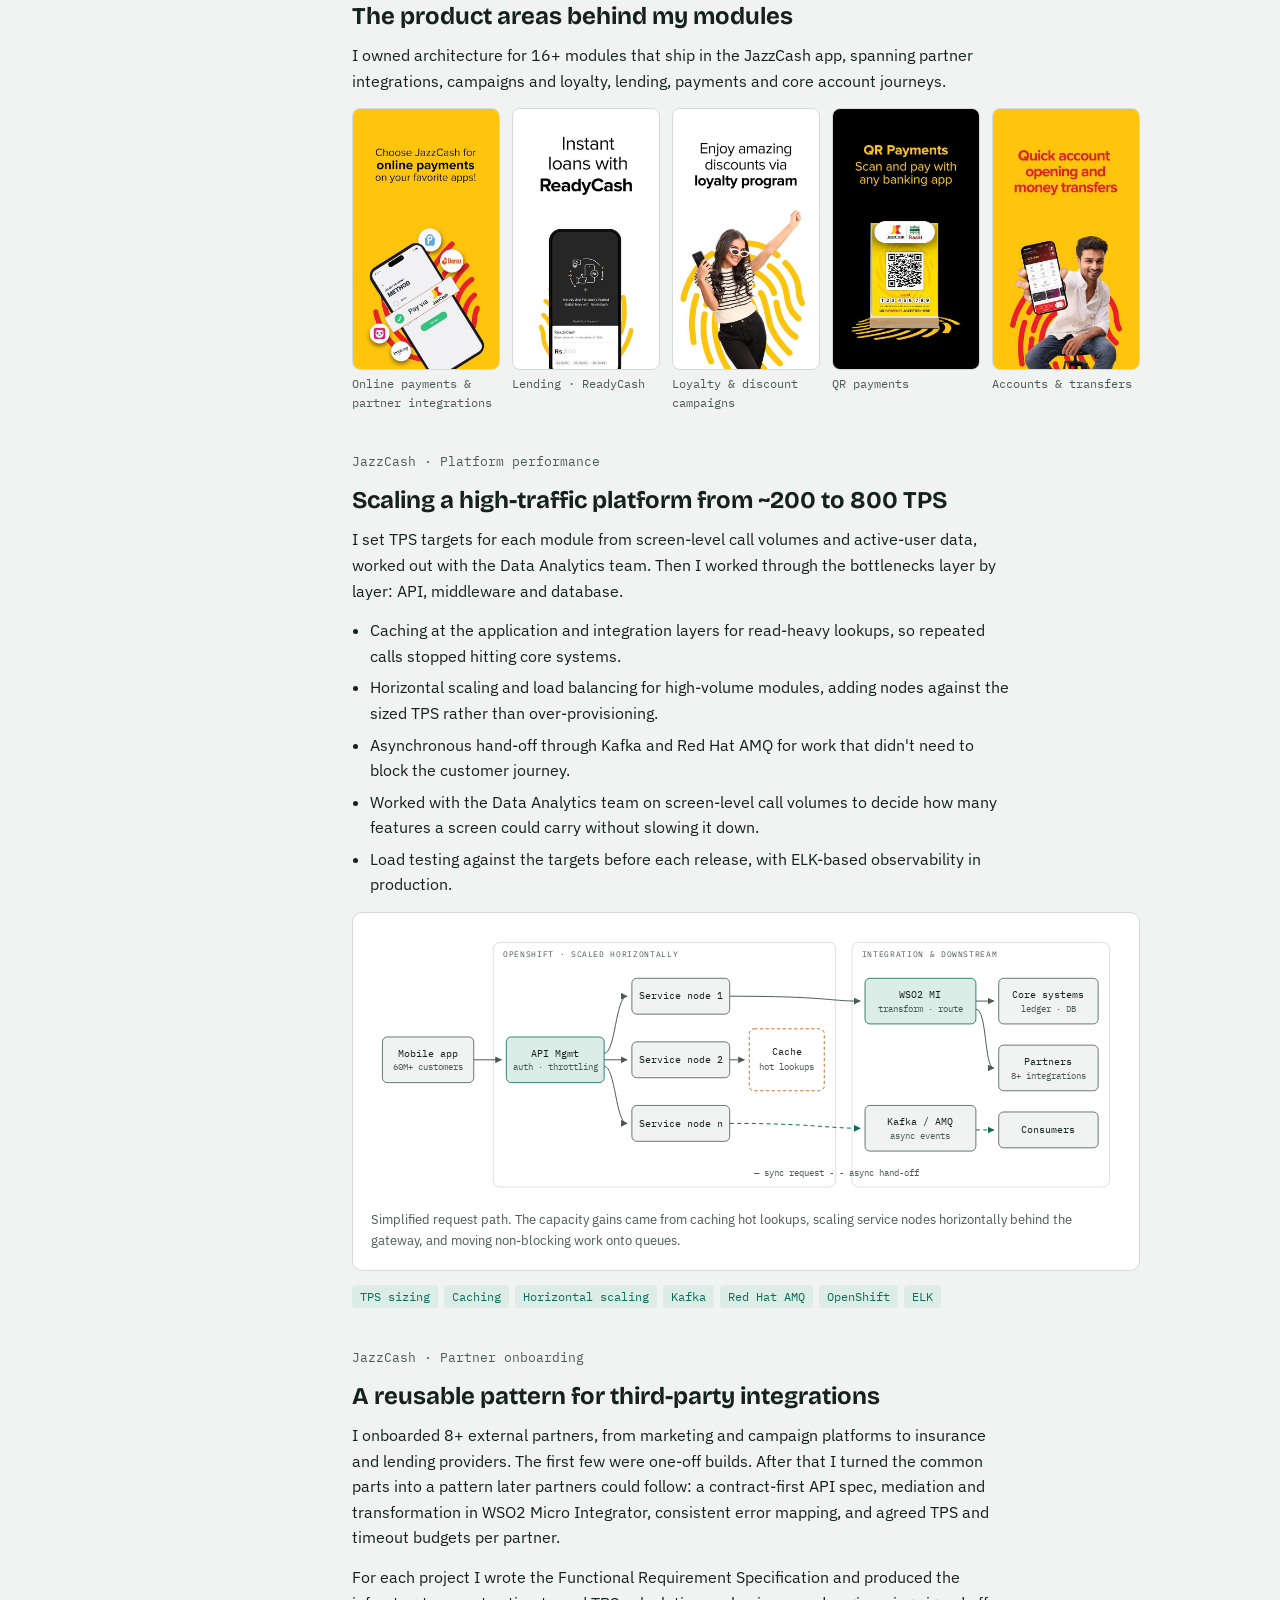
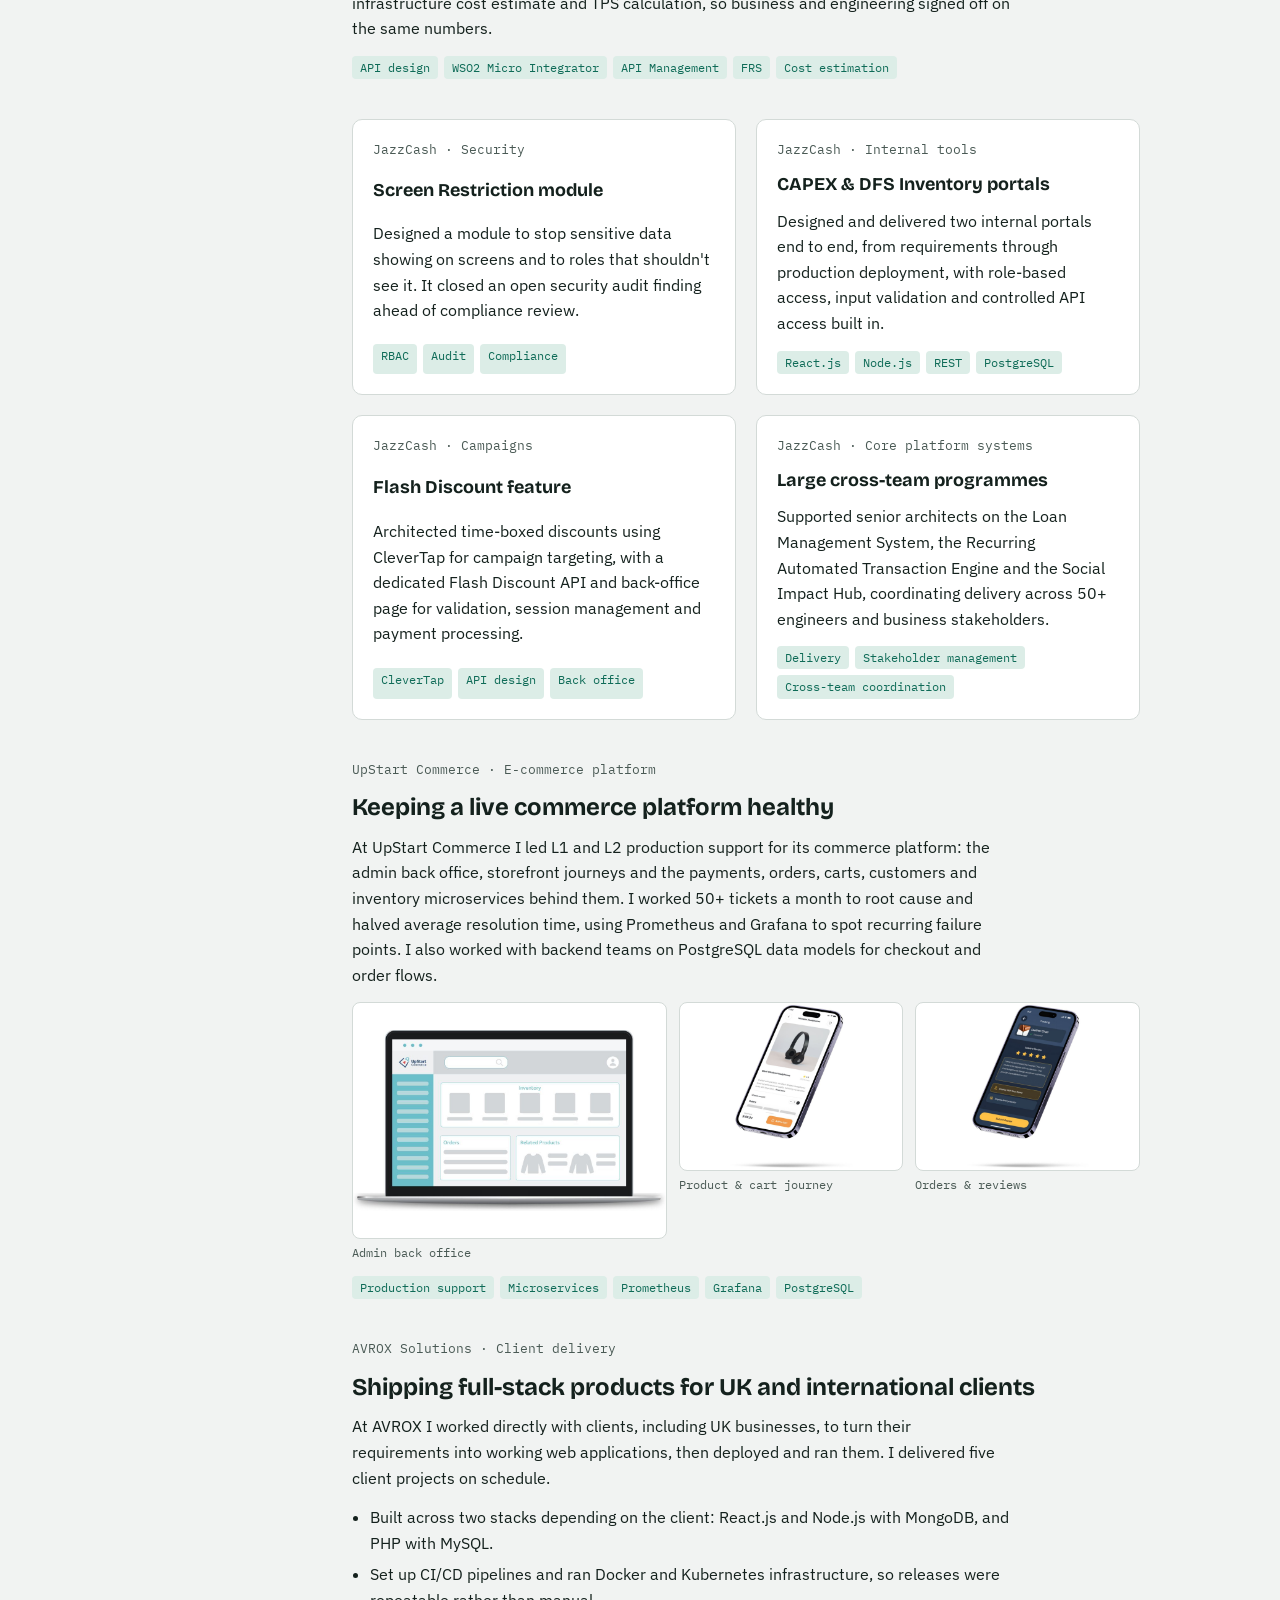
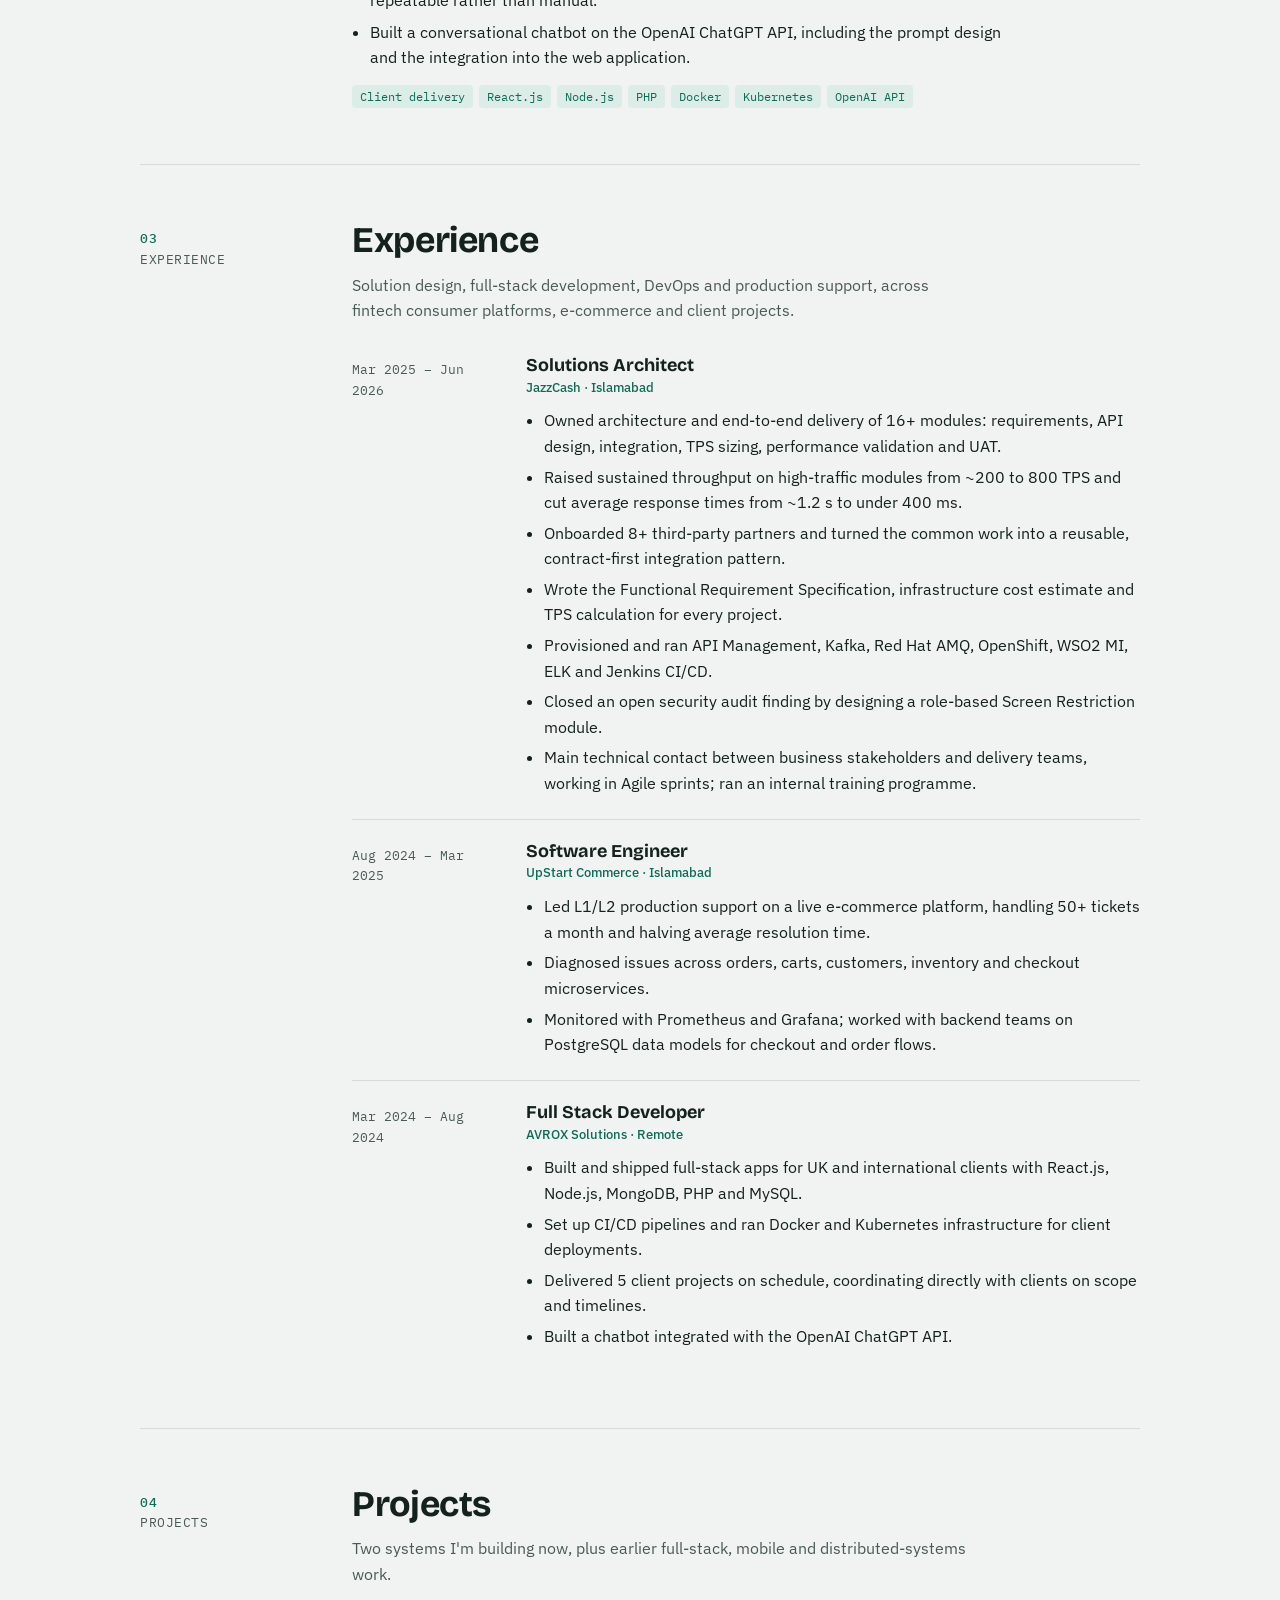
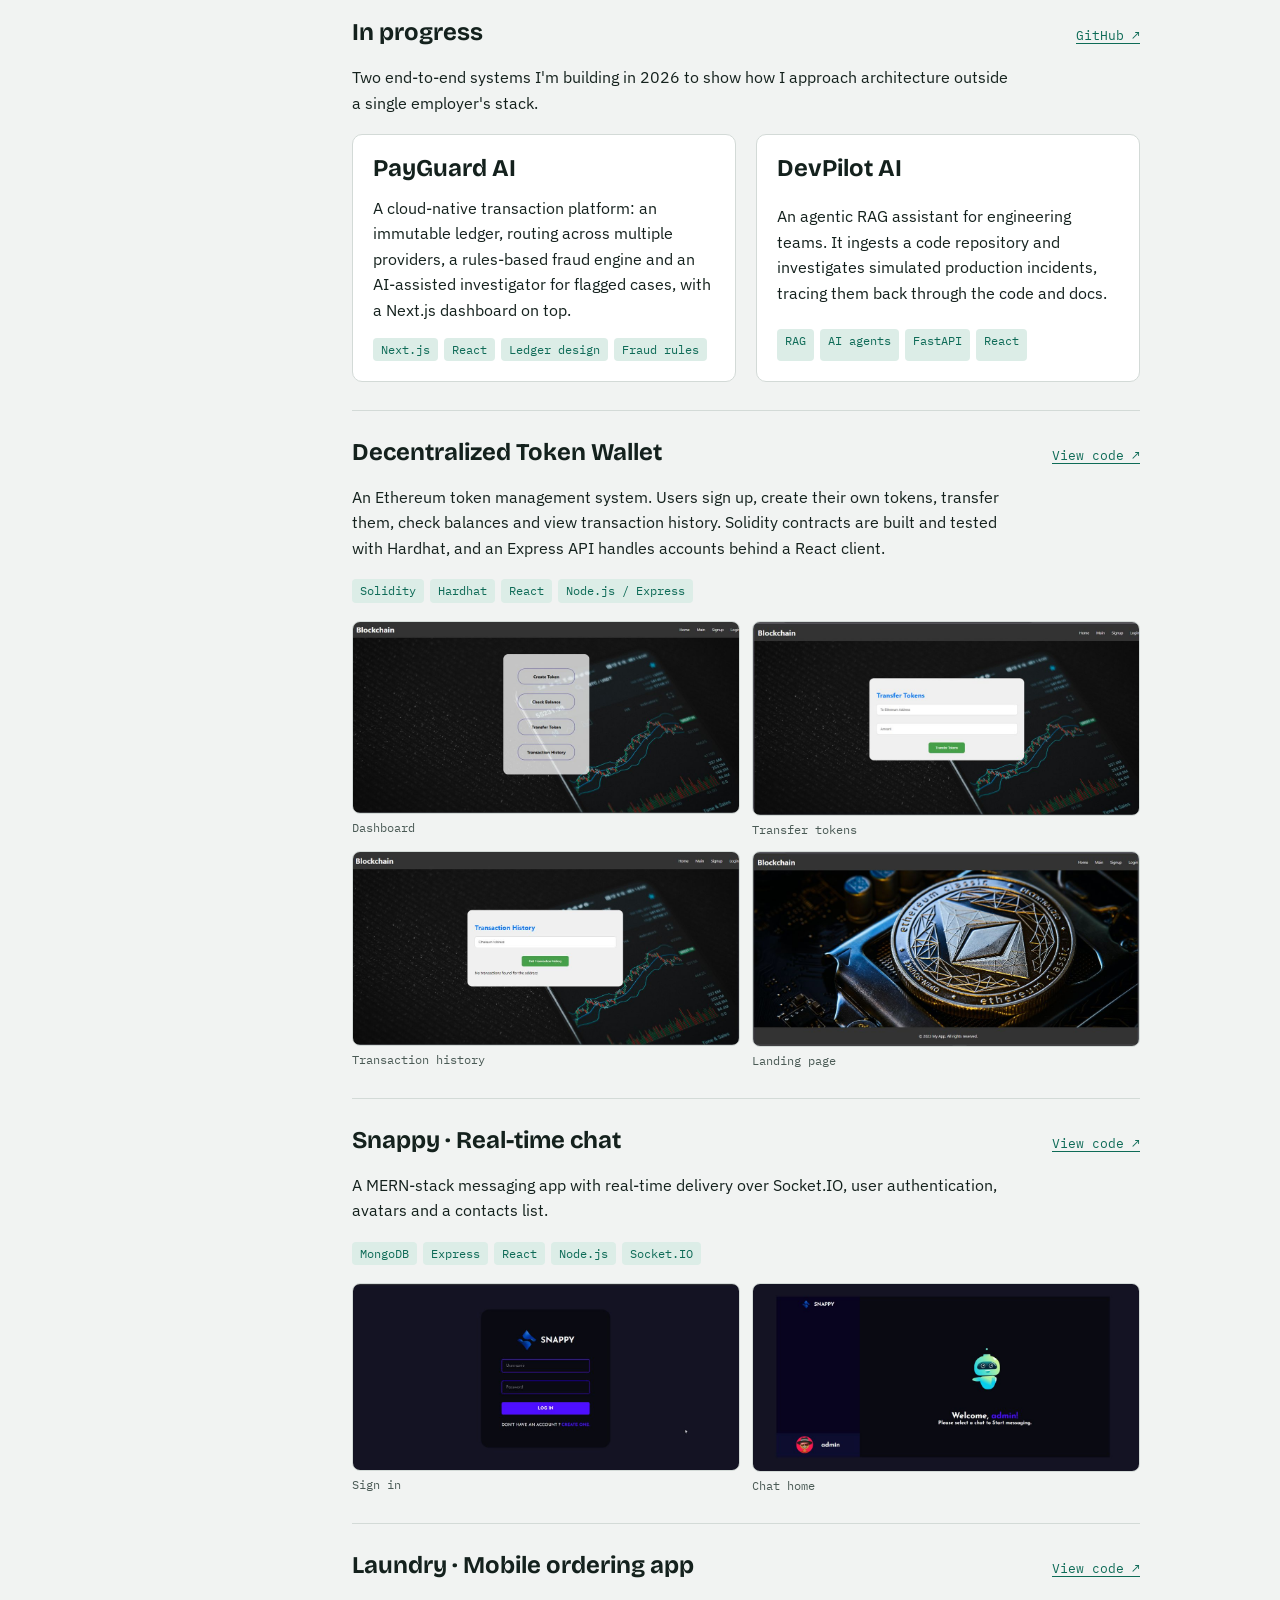
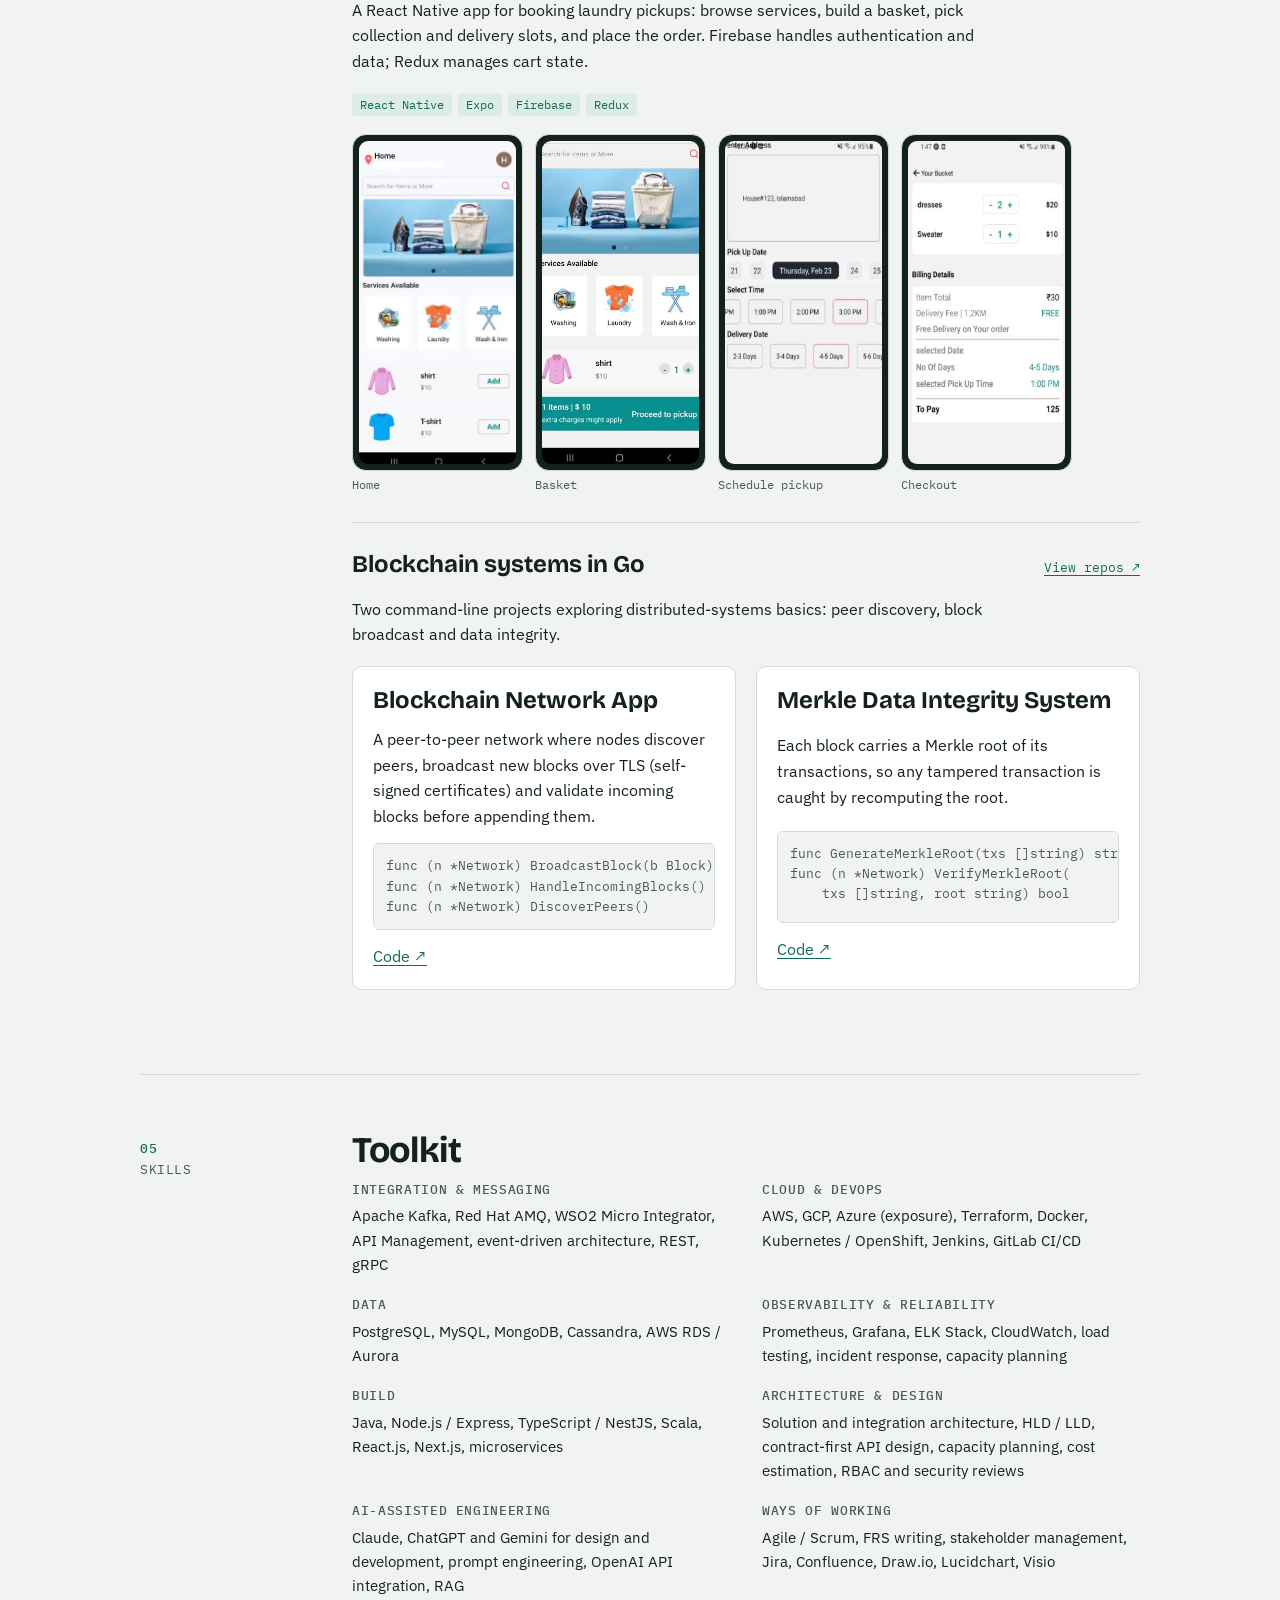
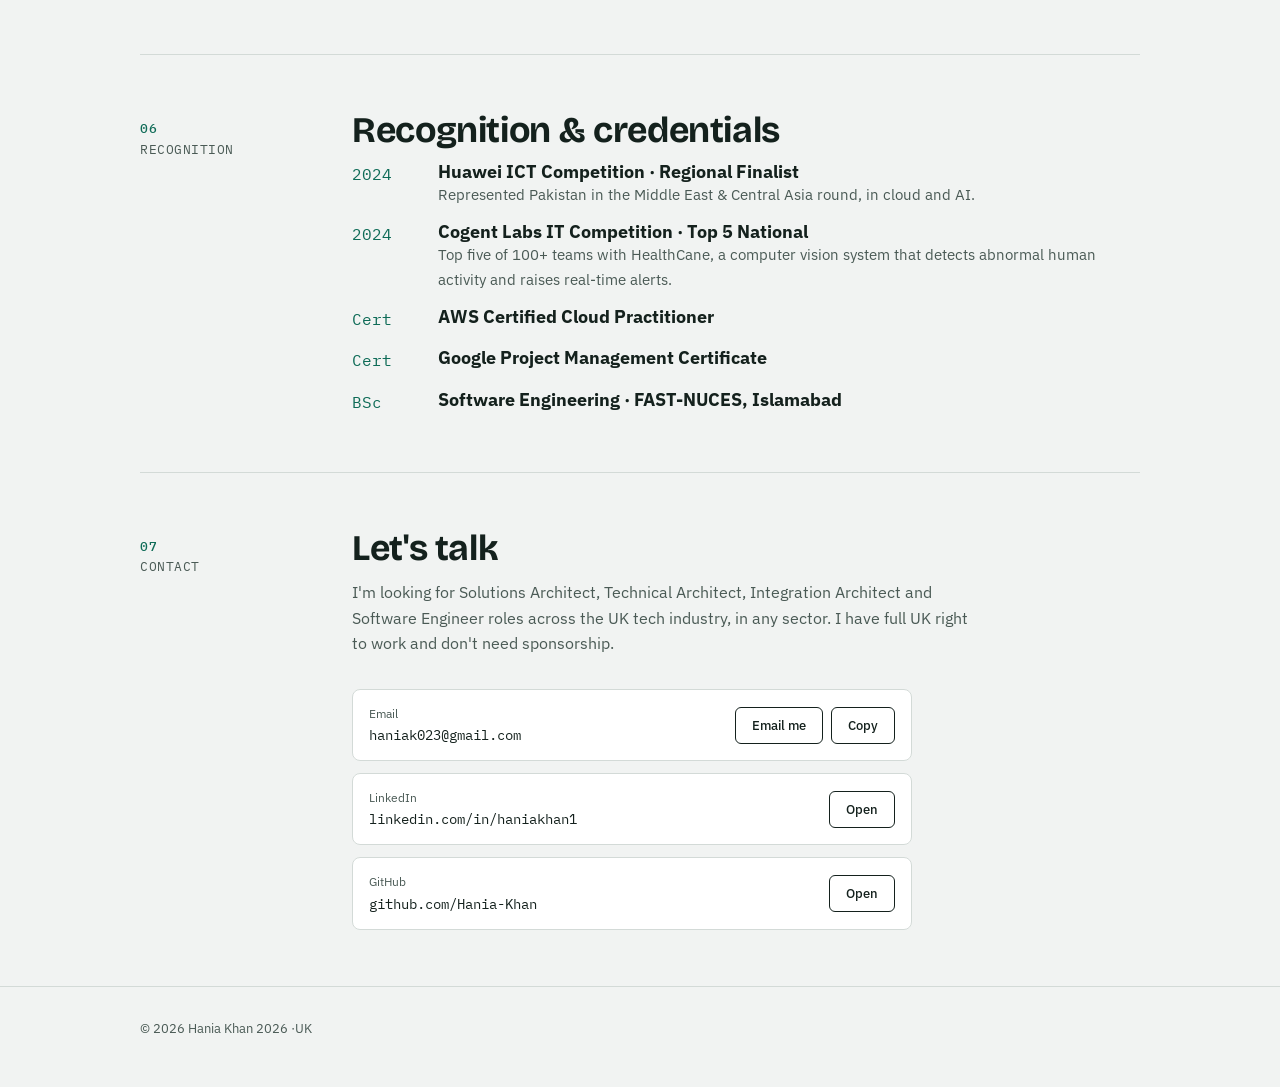
==== commit b548d578: "Refine meta descriptions and improve content clarity Updated meta descriptions and content for clari" ====
--- a/index.html
+++ b/index.html
@@ -4,12 +4,12 @@
 <meta charset="utf-8">
 <meta name="viewport" content="width=device-width, initial-scale=1">
 <title>Hania Khan · Software Engineer &amp; Solutions Architect</title>
-<meta name="description" content="Hania Khan is a Software Engineer and Solutions Architect, specialising in payments and integration architecture.">
+<meta name="description" content="Hania Khan is a Software Engineer and Solutions Architect, who designs and builds scalable, well-integrated systems for high-traffic platforms.">
 <meta name="author" content="Hania Khan">
 <link rel="canonical" href="https://hania-khan.github.io/">
 <meta property="og:type" content="profile">
 <meta property="og:title" content="Hania Khan · Software Engineer & Solutions Architect">
-<meta property="og:description" content="Payments and integration architecture: ~200 to 800 TPS, ~1.2 s to under 400 ms, 8+ third-party integrations.">
+<meta property="og:description" content="Solution architecture, integration and full-stack engineering: ~200 to 800 TPS, ~1.2 s to under 400 ms, 8+ third-party integrations.">
 <meta property="og:url" content="https://hania-khan.github.io/">
 <meta property="og:image" content="https://hania-khan.github.io/assets/og-image.png">
 <meta property="og:image:width" content="1200">
@@ -23,16 +23,17 @@
 <link rel="stylesheet" href="https://fonts.googleapis.com/css2?family=Bricolage+Grotesque:opsz,wght@12..96,500;12..96,700;12..96,800&family=IBM+Plex+Sans:ital,wght@0,400;0,500;0,600;1,400&family=IBM+Plex+Mono:wght@400;500&display=swap">
 <link rel="stylesheet" href="assets/css/style.css">
 <script type="application/ld+json">
-{"@context":"https://schema.org","@type":"Person","name":"Hania Khan","jobTitle":"Software Engineer & Solutions Architect","url":"https://hania-khan.github.io/","email":"mailto:haniak023@gmail.com","address":{"@type":"PostalAddress","addressLocality":"Luton","addressRegion":"Bedfordshire","addressCountry":"GB"},"alumniOf":"FAST-NUCES","sameAs":["https://www.linkedin.com/in/haniakhan1","https://github.com/Hania-Khan"]}
+{"@context":"https://schema.org","@type":"Person","name":"Hania Khan","jobTitle":"Software Engineer & Solutions Architect","url":"https://hania-khan.github.io/","email":"mailto:haniak023@gmail.com","address":{"@type":"PostalAddress","addressCountry":"GB"},"alumniOf":"FAST-NUCES","sameAs":["https://www.linkedin.com/in/haniakhan1","https://github.com/Hania-Khan"]}
 </script>
 </head>
 <body>
-<a class="skip" href="#work">Skip to content</a>
+<a class="skip" href="#about">Skip to content</a>
 <nav class="nav" aria-label="Sections">
   <div class="wrap">
     <strong>Hania Khan</strong>
     <div class="navr">
     <ul>
+      <li><a href="#about">About</a></li>
       <li><a href="#work">Architecture work</a></li>
       <li><a href="#experience">Experience</a></li>
       <li><a href="#projects">Projects</a></li>
@@ -50,8 +51,8 @@
     <div>
       <p class="eyebrow">Software Engineer · Solutions Architect · Integration Specialist</p>
       <h1>Hania Khan</h1>
-      <p class="role">I design payment and integration systems that hold up under real traffic.</p>
-      <p class="lede">Most recently at JazzCash, a digital financial services platform with 60M+ customers, I owned the architecture of 16+ product modules across payments, lending, insurance and investments, from requirements and API design through TPS sizing, integration and production readiness.</p>
+      <p class="role">I design and build scalable, well-integrated systems that hold up under real traffic.</p>
+      <p class="lede">I work across solution architecture, full-stack development and production support, and have shipped in fintech, e-commerce and client consultancy. Most recently, on a consumer platform with 60M+ users, I owned the architecture of 16+ product modules, from requirements and API design through capacity planning, integration and production readiness.</p>
       <div class="meta">
         <span class="chip ok">Full UK right to work</span>
         <span class="chip">Luton, Bedfordshire</span>
@@ -63,10 +64,10 @@
       </div>
     </div>
 
-    <aside class="capacity" aria-label="Performance results at JazzCash">
+    <aside class="capacity" aria-label="Performance results on a high-traffic platform">
       <h2>Capacity plan · results</h2>
       <div class="metric">
-        <span class="label">Sustained payment throughput</span>
+        <span class="label">Sustained platform throughput</span>
         <span class="fig"><span class="from">~200</span><span class="to">800 TPS</span></span>
         <div class="bar" aria-hidden="true"><i class="b" style="width:25%"></i></div>
         <div class="bar" aria-hidden="true"><i class="a" style="width:100%"></i></div>
@@ -78,26 +79,45 @@
         <div class="bar" aria-hidden="true"><i class="a" style="width:33%"></i></div>
       </div>
       <div class="metric">
-        <span class="label">Third-party partners onboarded</span>
+        <span class="label">Third-party integrations delivered</span>
         <span class="fig"><span class="to">8+</span></span>
       </div>
-      <p class="note">Measured on JazzCash production modules, 2025–26.</p>
+      <p class="note">Measured on production modules at JazzCash (64M+ users), 2025–26.</p>
     </aside>
   </header>
 </div>
 
+  <div class="wrap">
+  <!-- ABOUT -->
+  <section class="block" id="about">
+    <div class="slabel"><b>01</b>About</div>
+    <div>
+      <h2>About</h2>
+      <p class="intro">I'm a software engineer and solutions architect. Over the last few years I've designed, built and run systems that people depend on every day: a consumer platform with 60M+ users, a live e-commerce platform, and web and mobile applications for UK and international clients.</p>
+      <p class="intro">I'm comfortable owning the whole path from a business requirement to a system in production, and I enjoy the parts in between: sizing it, integrating it with other systems, testing it under load and keeping it healthy once it's live. I'm based in Luton, have full UK right to work, and I'm open to roles across the UK tech industry, in any sector.</p>
+      <h3 class="subhead">How I work</h3>
+      <div class="skills">
+        <div><h3>Start from the requirement</h3><p>I write the functional specification first, so business and engineering agree on scope, cost and performance targets before anything is built.</p></div>
+        <div><h3>Size it with real data</h3><p>I set capacity targets from actual usage, such as call volumes and active users, then load-test against them before each release.</p></div>
+        <div><h3>Design for integration</h3><p>Contract-first APIs, consistent error handling and agreed timeout budgets make external systems predictable to build against.</p></div>
+        <div><h3>Stay with it in production</h3><p>Observability, incident response and root-cause analysis are part of the job. I'd rather fix the cause than keep closing the same ticket.</p></div>
+      </div>
+    </div>
+  </section>
+</div>
+  
 <div class="wrap">
   <!-- ARCHITECTURE WORK -->
   <section class="block" id="work">
-    <div class="slabel"><b>01</b>Architecture work</div>
+    <div class="slabel"><b>02</b>Architecture work</div>
     <div>
       <h2>Selected architecture work</h2>
-      <p class="intro">The products I worked on, and how the systems behind them were put together. Architecture diagrams are simplified and leave out internal names and topology.</p>
+      <p class="intro">Systems I designed, scaled and supported, and how they were put together. Architecture diagrams are simplified and leave out internal names and topology.</p>
 
       <article class="case" style="margin-bottom:40px">
-        <p class="ctx">JazzCash · Consumer app, 60M+ customers</p>
+        <p class="ctx">JazzCash · Consumer app, 64M+ users</p>
         <h3>The product areas behind my modules</h3>
-        <p>I owned architecture for 16+ modules that ship in the JazzCash app, across payments, lending, campaigns and core account journeys.</p>
+        <p>I owned architecture for 16+ modules that ship in the JazzCash app, spanning partner integrations, campaigns and loyalty, lending, payments and core account journeys.</p>
         <div class="shots promo">
           <div><button class="shot" type="button"><img src="assets/img/jc-online-payments.jpg" alt="JazzCash online payments on partner apps" loading="lazy" width="540" height="960"></button><p class="shot-cap">Online payments &amp; partner integrations</p></div>
           <div><button class="shot" type="button"><img src="assets/img/jc-readycash.jpg" alt="ReadyCash instant digital loan screen" loading="lazy" width="540" height="960"></button><p class="shot-cap">Lending · ReadyCash</p></div>
@@ -109,18 +129,19 @@
 
       <div class="cases">
         <article class="case">
-          <p class="ctx">JazzCash · Payments platform</p>
-          <h3>Scaling payment throughput from ~200 to 800 TPS</h3>
+          <p class="ctx">JazzCash · Platform performance</p>
+          <h3>Scaling a high-traffic platform from ~200 to 800 TPS</h3>
           <p>I set TPS targets for each module from screen-level call volumes and active-user data, worked out with the Data Analytics team. Then I worked through the bottlenecks layer by layer: API, middleware and database.</p>
           <ul>
             <li>Caching at the application and integration layers for read-heavy lookups, so repeated calls stopped hitting core systems.</li>
             <li>Horizontal scaling and load balancing for high-volume modules, adding nodes against the sized TPS rather than over-provisioning.</li>
             <li>Asynchronous hand-off through Kafka and Red Hat AMQ for work that didn't need to block the customer journey.</li>
+            <li>Worked with the Data Analytics team on screen-level call volumes to decide how many features a screen could carry without slowing it down.</li>
             <li>Load testing against the targets before each release, with ELK-based observability in production.</li>
           </ul>
           <figure class="plate">
             <svg class="diagram" viewBox="0 0 920 330" role="img" aria-labelledby="d1t">
-              <title id="d1t">Simplified payment request path: mobile app to API management, load-balanced service nodes with a cache, WSO2 integration layer, Kafka and AMQ for async work, core systems and third-party partners.</title>
+              <title id="d1t">Simplified request path: mobile app to API management, load-balanced service nodes with a cache, WSO2 integration layer, Kafka and AMQ for async work, core systems and third-party partners.</title>
               <defs>
                 <marker id="ar" viewBox="0 0 10 10" refX="9" refY="5" markerWidth="7" markerHeight="7" orient="auto-start-reverse"><path class="arrow" d="M0,0 L10,5 L0,10 z"/></marker>
                 <marker id="ag" viewBox="0 0 10 10" refX="9" refY="5" markerWidth="7" markerHeight="7" orient="auto-start-reverse"><path class="arrow g" d="M0,0 L10,5 L0,10 z"/></marker>
@@ -188,7 +209,7 @@
         <article class="case">
           <p class="ctx">JazzCash · Partner onboarding</p>
           <h3>A reusable pattern for third-party integrations</h3>
-          <p>I onboarded 8+ partners across insurance, payments, lending and campaign management. The first few were one-off builds. After that I turned the common parts into a pattern later partners could follow: a contract-first API spec, mediation and transformation in WSO2 Micro Integrator, consistent error mapping, and agreed TPS and timeout budgets per partner.</p>
+          <p>I onboarded 8+ external partners, from marketing and campaign platforms to insurance and lending providers. The first few were one-off builds. After that I turned the common parts into a pattern later partners could follow: a contract-first API spec, mediation and transformation in WSO2 Micro Integrator, consistent error mapping, and agreed TPS and timeout budgets per partner.</p>
           <p>For each project I wrote the Functional Requirement Specification and produced the infrastructure cost estimate and TPS calculation, so business and engineering signed off on the same numbers.</p>
           <div class="tags"><span class="tag">API design</span><span class="tag">WSO2 Micro Integrator</span><span class="tag">API Management</span><span class="tag">FRS</span><span class="tag">Cost estimation</span></div>
         </article>
@@ -197,7 +218,7 @@
           <article class="case">
             <p class="ctx">JazzCash · Security</p>
             <h3>Screen Restriction module</h3>
-            <p>Designed a module to stop financial data showing on screens and to roles that shouldn't see it. It closed an open security audit finding ahead of compliance review.</p>
+            <p>Designed a module to stop sensitive data showing on screens and to roles that shouldn't see it. It closed an open security audit finding ahead of compliance review.</p>
             <div class="tags"><span class="tag">RBAC</span><span class="tag">Audit</span><span class="tag">Compliance</span></div>
           </article>
           <article class="case">
@@ -210,14 +231,13 @@
             <p class="ctx">JazzCash · Campaigns</p>
             <h3>Flash Discount feature</h3>
             <p>Architected time-boxed discounts using CleverTap for campaign targeting, with a dedicated Flash Discount API and back-office page for validation, session management and payment processing.</p>
-            <div class="tags"><span class="tag">CleverTap</span><span class="tag">API design</span><span class="tag">Payments</span></div>
-          </article>
-          <article class="case">
-            <p class="ctx">JazzCash · Core revenue systems</p>
-            <h3>Lending, recurring payments, social impact</h3>
+            <div class="tags"><span class="tag">CleverTap</span><span class="tag">API design</span><span class="tag">Back office</span></div>
+          </article>
+          <article class="case">
+            <p class="ctx">JazzCash · Core platform systems</p>
+            <h3>Large cross-team programmes</h3>
             <p>Supported senior architects on the Loan Management System, the Recurring Automated Transaction Engine and the Social Impact Hub, coordinating delivery across 50+ engineers and business stakeholders.</p>
-            <div class="tags"><span class="tag">Lending</span><span class="tag">Recurring payments</span><span class="tag">Delivery</span></div>
-          </article>
+<div class="tags"><span class="tag">Delivery</span><span class="tag">Stakeholder management</span><span class="tag">Cross-team coordination</span></div>          </article>
         </div>
 
         <article class="case">
@@ -231,16 +251,28 @@
           </div>
          <div class="tags"><span class="tag">Production support</span><span class="tag">Microservices</span><span class="tag">Prometheus</span><span class="tag">Grafana</span><span class="tag">PostgreSQL</span></div>
         </article>
+        
+        <article class="case">
+          <p class="ctx">AVROX Solutions · Client delivery</p>
+          <h3>Shipping full-stack products for UK and international clients</h3>
+          <p>At AVROX I worked directly with clients, including UK businesses, to turn their requirements into working web applications, then deployed and ran them. I delivered five client projects on schedule.</p>
+          <ul>
+            <li>Built across two stacks depending on the client: React.js and Node.js with MongoDB, and PHP with MySQL.</li>
+            <li>Set up CI/CD pipelines and ran Docker and Kubernetes infrastructure, so releases were repeatable rather than manual.</li>
+            <li>Built a conversational chatbot on the OpenAI ChatGPT API, including the prompt design and the integration into the web application.</li>
+          </ul>
+          <div class="tags"><span class="tag">Client delivery</span><span class="tag">React.js</span><span class="tag">Node.js</span><span class="tag">PHP</span><span class="tag">Docker</span><span class="tag">Kubernetes</span><span class="tag">OpenAI API</span></div>
+        </article>
       </div>
     </div>
   </section>
 
   <!-- EXPERIENCE -->
   <section class="block" id="experience">
-    <div class="slabel"><b>02</b>Experience</div>
+    <div class="slabel"><b>03</b>Experience</div>
     <div>
       <h2>Experience</h2>
-      <p class="intro">Fintech and e-commerce, across solution design, delivery, DevOps and production support.</p>
+      <p class="intro">Solution design, full-stack development, DevOps and production support, across fintech consumer platforms, e-commerce and client projects.</p>
       <div class="roles">
         <div class="roleitem">
           <div class="when">Mar 2025 – Jun 2026</div>
@@ -249,9 +281,12 @@
             <p class="org">JazzCash · Islamabad</p>
             <ul>
               <li>Owned architecture and end-to-end delivery of 16+ modules: requirements, API design, integration, TPS sizing, performance validation and UAT.</li>
-              <li>Raised sustained payment capacity from ~200 to 800 TPS and cut average response times from ~1.2 s to under 400 ms.</li>
+              <li>Raised sustained throughput on high-traffic modules from ~200 to 800 TPS and cut average response times from ~1.2 s to under 400 ms.</li>
+             <li>Onboarded 8+ third-party partners and turned the common work into a reusable, contract-first integration pattern.</li>
+             <li>Wrote the Functional Requirement Specification, infrastructure cost estimate and TPS calculation for every project.</li>
               <li>Provisioned and ran API Management, Kafka, Red Hat AMQ, OpenShift, WSO2 MI, ELK and Jenkins CI/CD.</li>
-              <li>Main technical contact between business stakeholders and delivery teams; ran an internal training programme.</li>
+              <li>Closed an open security audit finding by designing a role-based Screen Restriction module.</li>
+              <li>Main technical contact between business stakeholders and delivery teams, working in Agile sprints; ran an internal training programme.</li>
             </ul>
           </div>
         </div>
@@ -262,7 +297,7 @@
             <p class="org">UpStart Commerce · Islamabad</p>
             <ul>
               <li>Led L1/L2 production support on a live e-commerce platform, handling 50+ tickets a month and halving average resolution time.</li>
-              <li>Diagnosed issues across payments, orders, carts, customers and inventory microservices.</li>
+              <li>Diagnosed issues across orders, carts, customers, inventory and checkout microservices.</li>
               <li>Monitored with Prometheus and Grafana; worked with backend teams on PostgreSQL data models for checkout and order flows.</li>
             </ul>
           </div>
@@ -275,7 +310,8 @@
             <ul>
               <li>Built and shipped full-stack apps for UK and international clients with React.js, Node.js, MongoDB, PHP and MySQL.</li>
               <li>Set up CI/CD pipelines and ran Docker and Kubernetes infrastructure for client deployments.</li>
-              <li>Delivered 5 client projects on schedule, coordinating directly with clients.</li>
+              <li>Delivered 5 client projects on schedule, coordinating directly with clients on scope and timelines.</li>
+              <li>Built a chatbot integrated with the OpenAI ChatGPT API.</li>
             </ul>
           </div>
         </div>
@@ -285,10 +321,30 @@
 
   <!-- PROJECTS -->
   <section class="block" id="projects">
-    <div class="slabel"><b>03</b>Projects</div>
+    <div class="slabel"><b>04</b>Projects</div>
     <div>
       <h2>Projects</h2>
-     
+           <p class="intro">Two systems I'm building now, plus earlier full-stack, mobile and distributed-systems work.</p>
+
+      <article class="proj">
+        <div class="proj-head">
+          <h3>In progress</h3>
+          <a href="https://github.com/Hania-Khan?tab=repositories" target="_blank" rel="noopener">GitHub ↗</a>
+        </div>
+        <p>Two end-to-end systems I'm building in 2026 to show how I approach architecture outside a single employer's stack.</p>
+        <div class="code-proj">
+          <article class="case">
+            <h3>PayGuard AI</h3>
+            <p>A cloud-native transaction platform: an immutable ledger, routing across multiple providers, a rules-based fraud engine and an AI-assisted investigator for flagged cases, with a Next.js dashboard on top.</p>
+            <div class="tags"><span class="tag">Next.js</span><span class="tag">React</span><span class="tag">Ledger design</span><span class="tag">Fraud rules</span></div>
+          </article>
+          <article class="case">
+            <h3>DevPilot AI</h3>
+            <p>An agentic RAG assistant for engineering teams. It ingests a code repository and investigates simulated production incidents, tracing them back through the code and docs.</p>
+            <div class="tags"><span class="tag">RAG</span><span class="tag">AI agents</span><span class="tag">FastAPI</span><span class="tag">React</span></div>
+          </article>
+        </div>
+      </article>
 
       <article class="proj">
         <div class="proj-head">
@@ -363,7 +419,7 @@
 
   <!-- SKILLS -->
   <section class="block" id="skills">
-    <div class="slabel"><b>04</b>Skills</div>
+    <div class="slabel"><b>05</b>Skills</div>
     <div>
       <h2>Toolkit</h2>
       <div class="skills">
@@ -372,14 +428,16 @@
         <div><h3>Data</h3><p>PostgreSQL, MySQL, MongoDB, Cassandra, AWS RDS / Aurora</p></div>
         <div><h3>Observability &amp; reliability</h3><p>Prometheus, Grafana, ELK Stack, CloudWatch, load testing, incident response, capacity planning</p></div>
         <div><h3>Build</h3><p>Java, Node.js / Express, TypeScript / NestJS, Scala, React.js, Next.js, microservices</p></div>
-        <div><h3>Ways of working</h3><p>Agile / Scrum, HLD / LLD, FRS writing, cost &amp; TPS estimation, Jira, Confluence, Draw.io, Lucidchart, Visio, AI-assisted development</p></div>
+        <div><h3>Architecture &amp; design</h3><p>Solution and integration architecture, HLD / LLD, contract-first API design, capacity planning, cost estimation, RBAC and security reviews</p></div>
+        <div><h3>AI-assisted engineering</h3><p>Claude, ChatGPT and Gemini for design and development, prompt engineering, OpenAI API integration, RAG</p></div>
+        <div><h3>Ways of working</h3><p>Agile / Scrum, FRS writing, stakeholder management, Jira, Confluence, Draw.io, Lucidchart, Visio</p></div>
       </div>
     </div>
   </section>
 
   <!-- RECOGNITION -->
   <section class="block" id="recognition">
-    <div class="slabel"><b>05</b>Recognition</div>
+    <div class="slabel"><b>06</b>Recognition</div>
     <div>
       <h2>Recognition &amp; credentials</h2>
       <div class="awards">
@@ -394,10 +452,10 @@
 
   <!-- CONTACT -->
   <section class="block" id="contact">
-    <div class="slabel"><b>06</b>Contact</div>
+    <div class="slabel"><b>07</b>Contact</div>
     <div>
       <h2>Let's talk</h2>
-      <p class="intro">I'm looking for Solutions Architect, Integration Architect and Software Engineer roles in the UK. I have full UK right to work and don't need sponsorship.</p>
+      <p class="intro">I'm looking for Solutions Architect, Technical Architect, Integration Architect and Software Engineer roles across the UK tech industry, in any sector. I have full UK right to work and don't need sponsorship.</p>
       <div class="contact">
         <div class="crow"><span><small>Email</small>haniak023@gmail.com</span><span class="cbtns"><a class="btn" href="mailto:haniak023@gmail.com">Email me</a><button class="btn copy" type="button" data-copy="haniak023@gmail.com">Copy</button></span></div>
         <div class="crow"><span><small>LinkedIn</small>linkedin.com/in/haniakhan1</span><a class="btn" href="https://www.linkedin.com/in/haniakhan1" target="_blank" rel="noopener">Open</a></div>
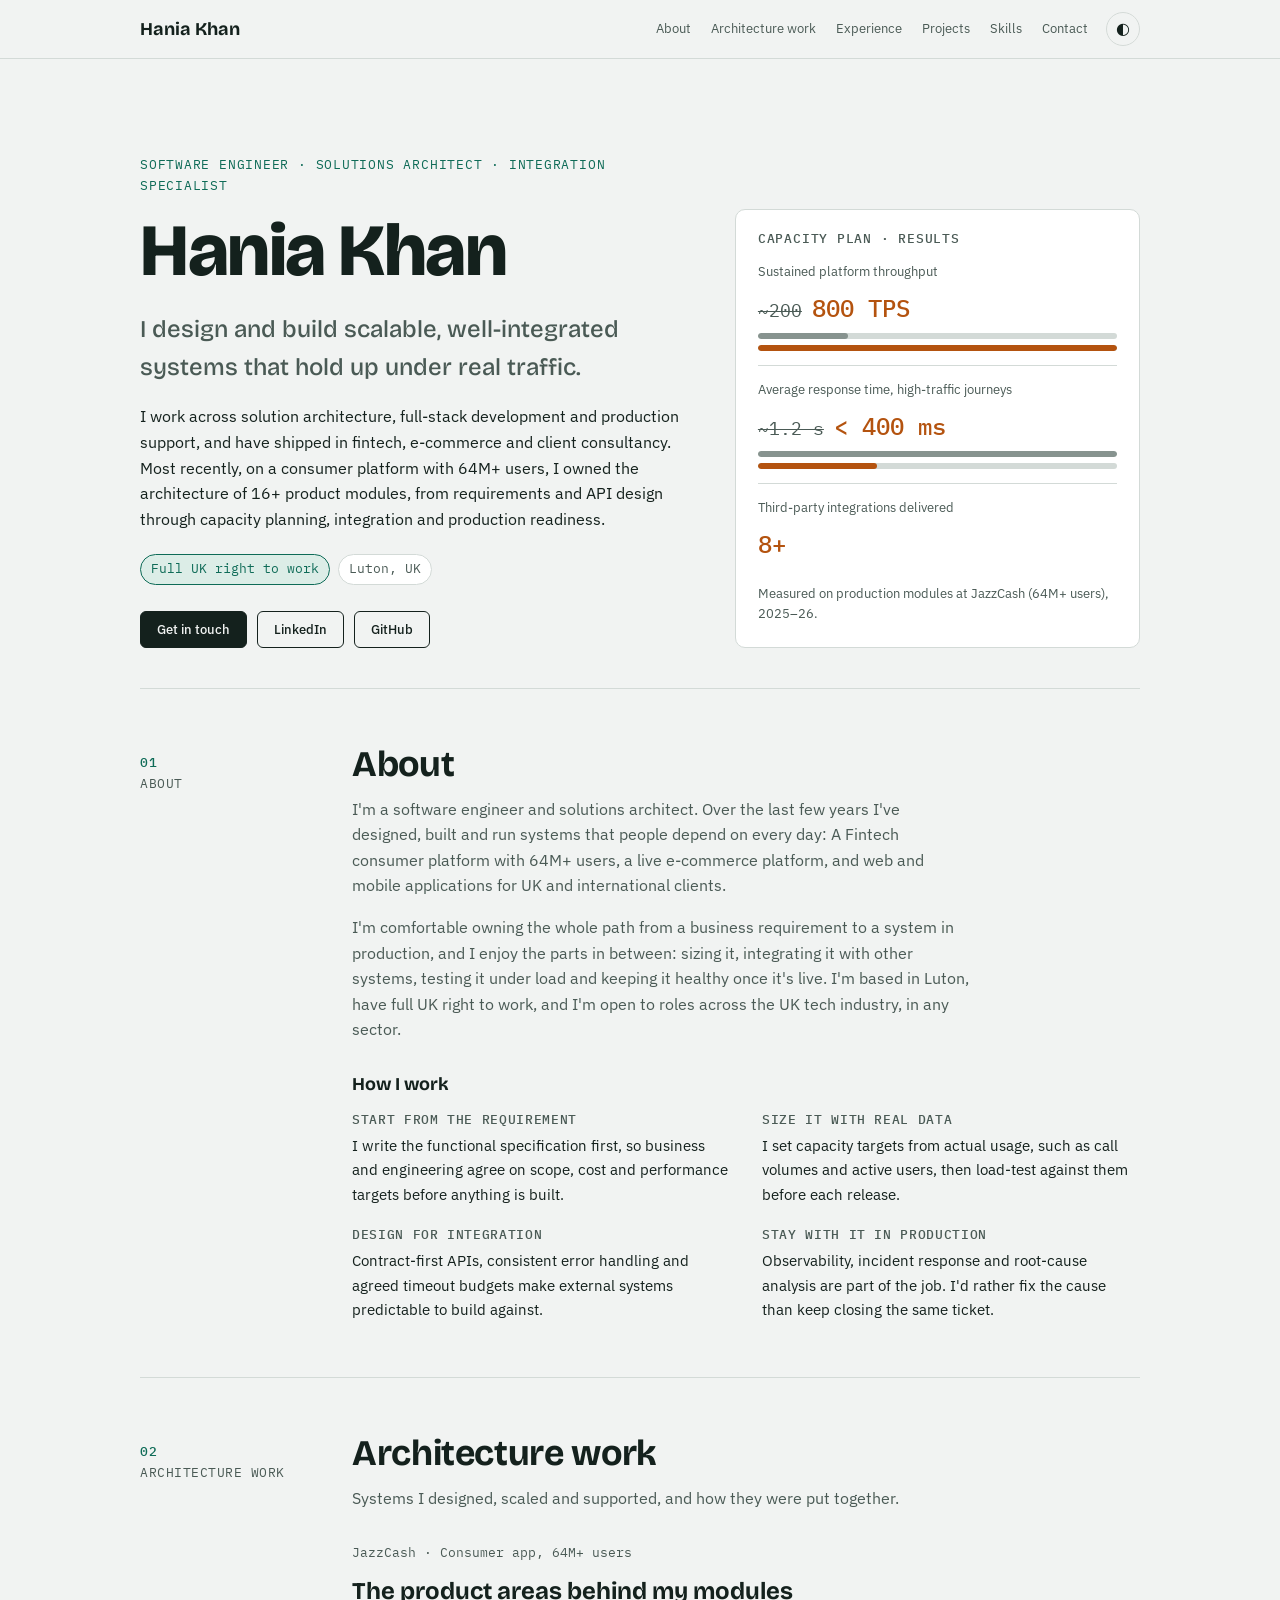
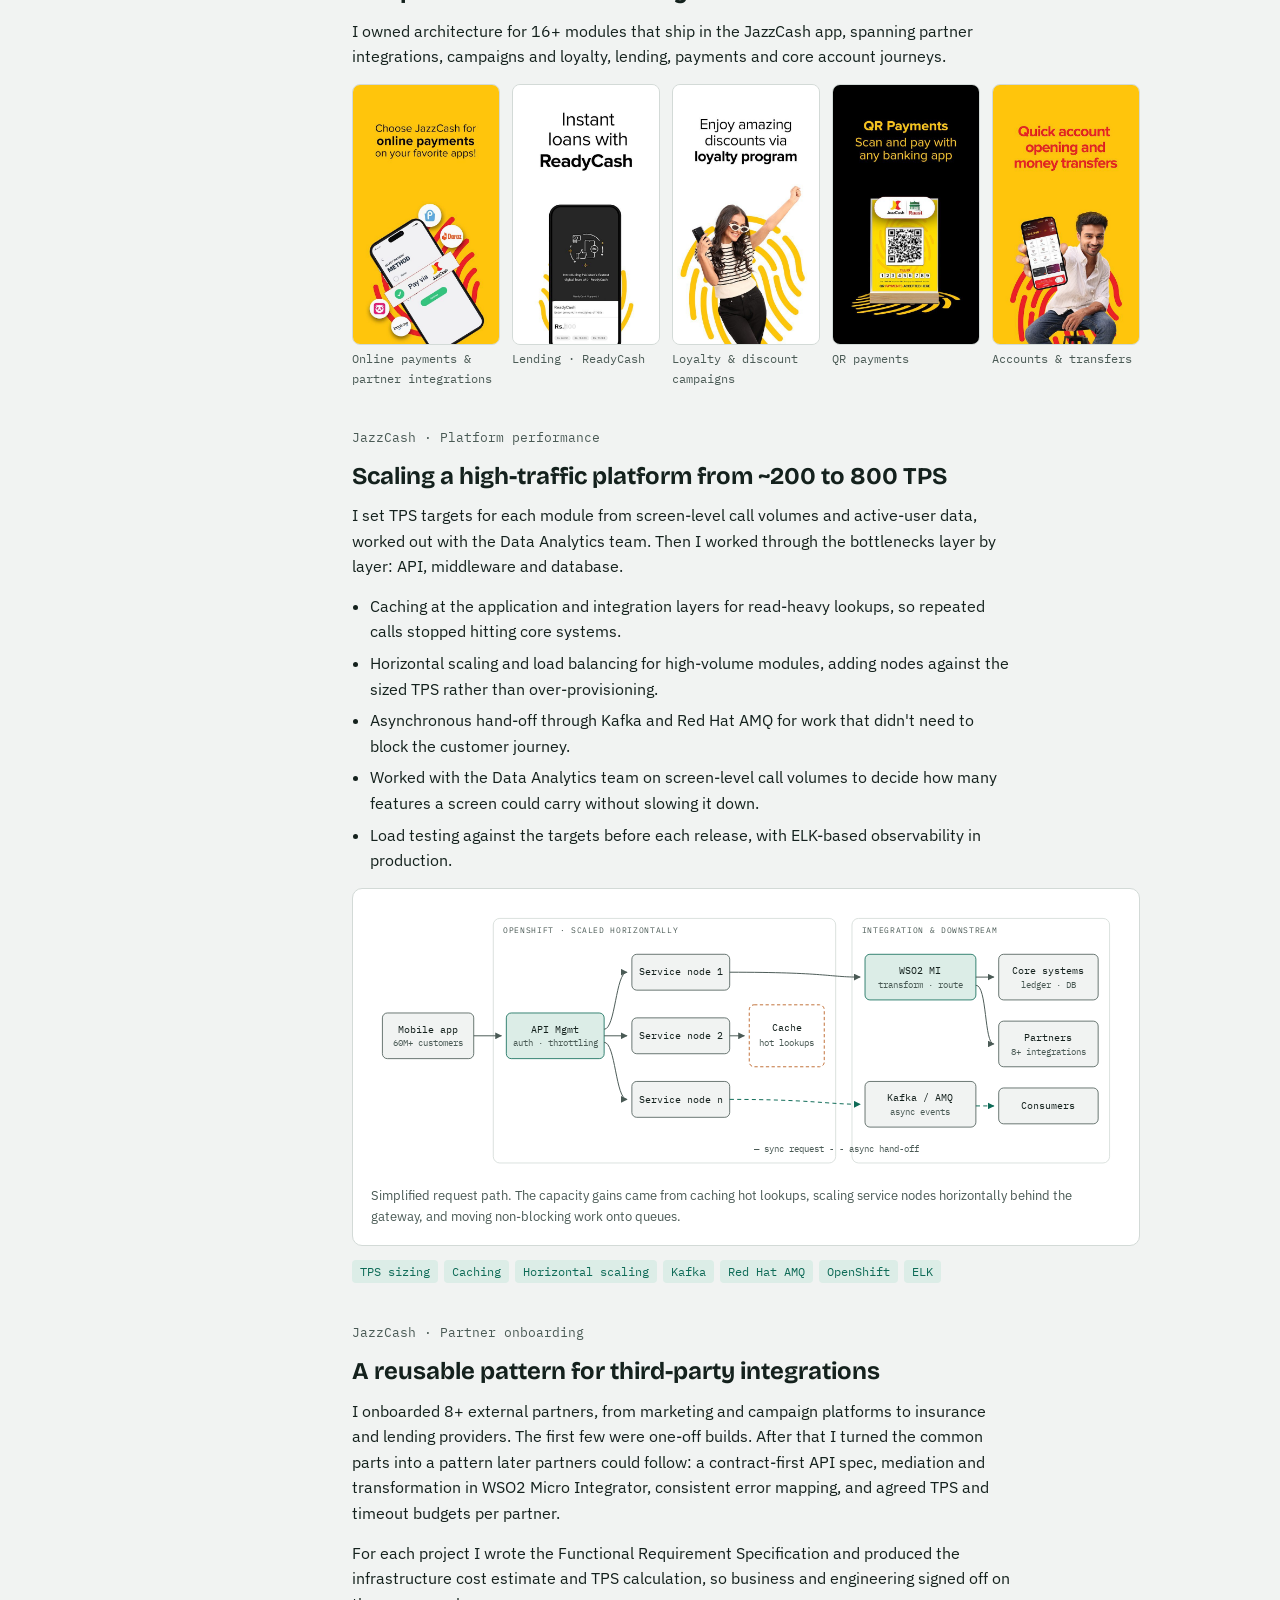
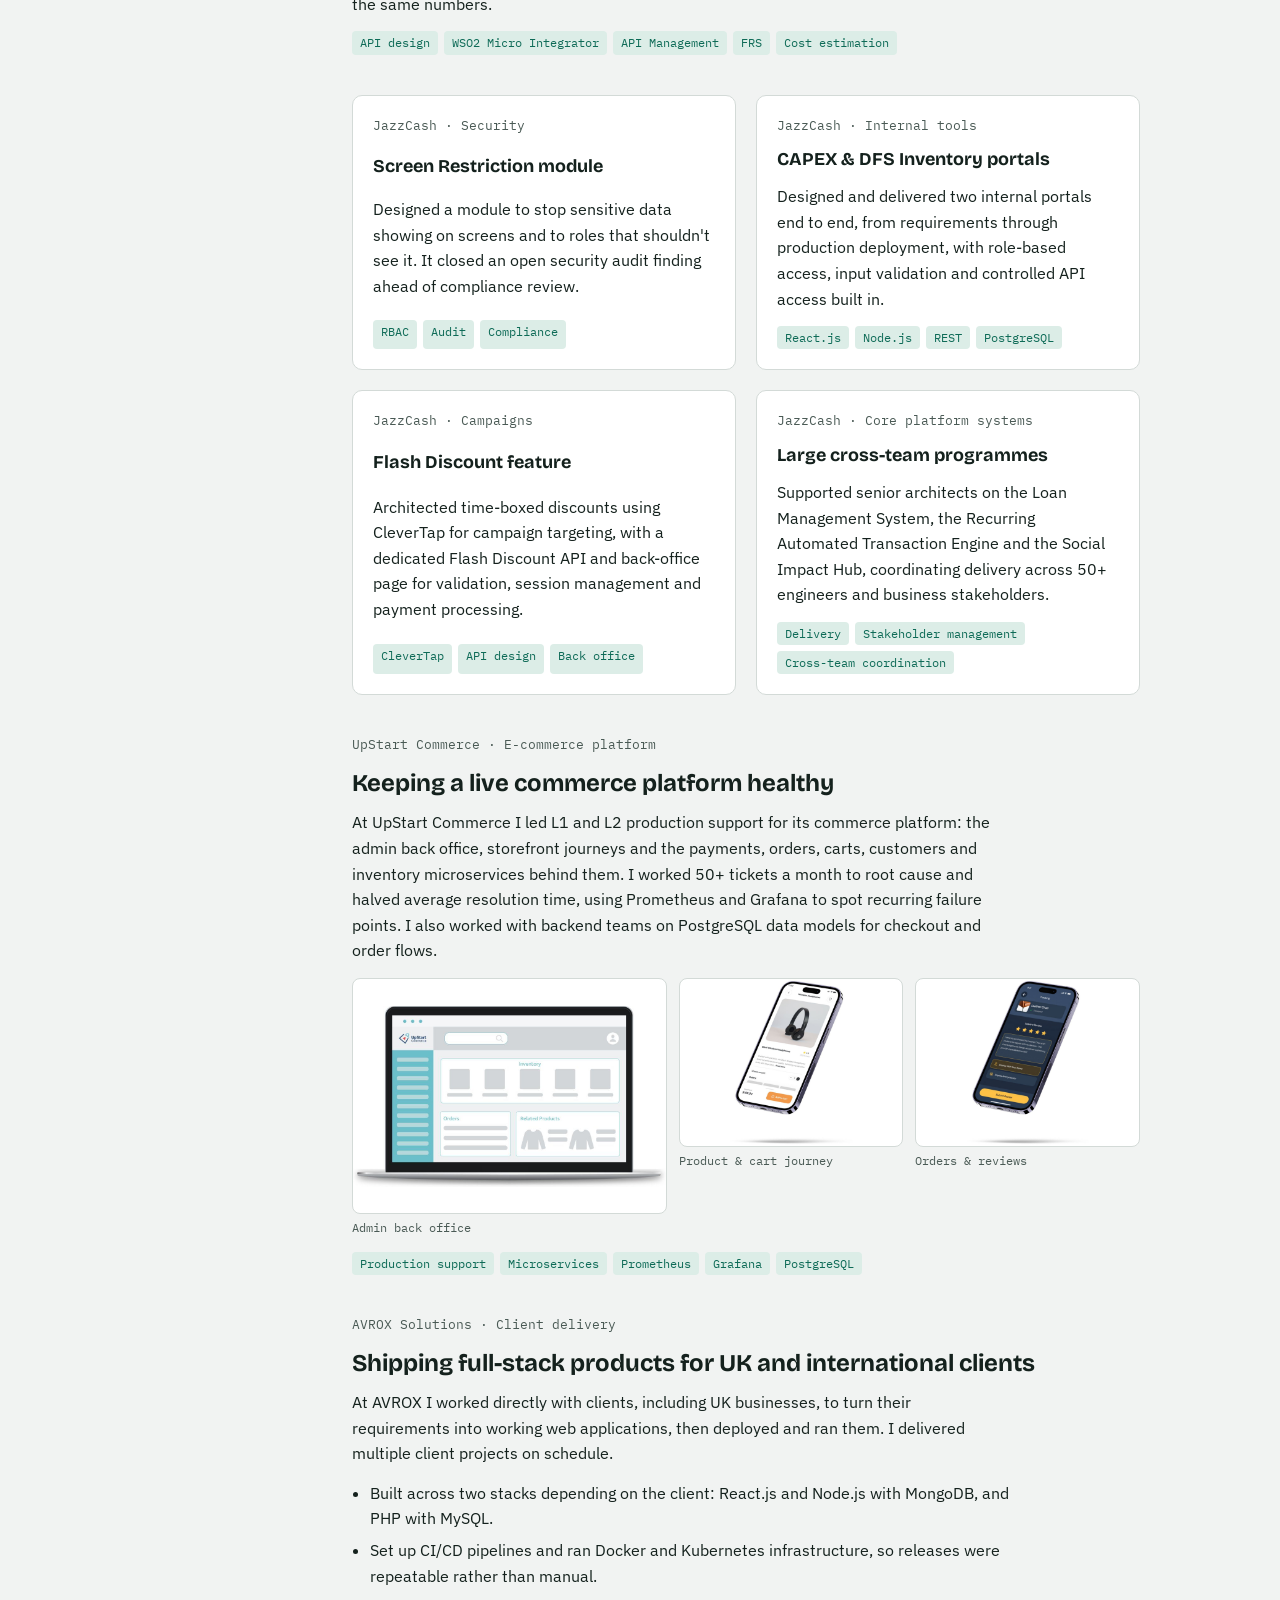
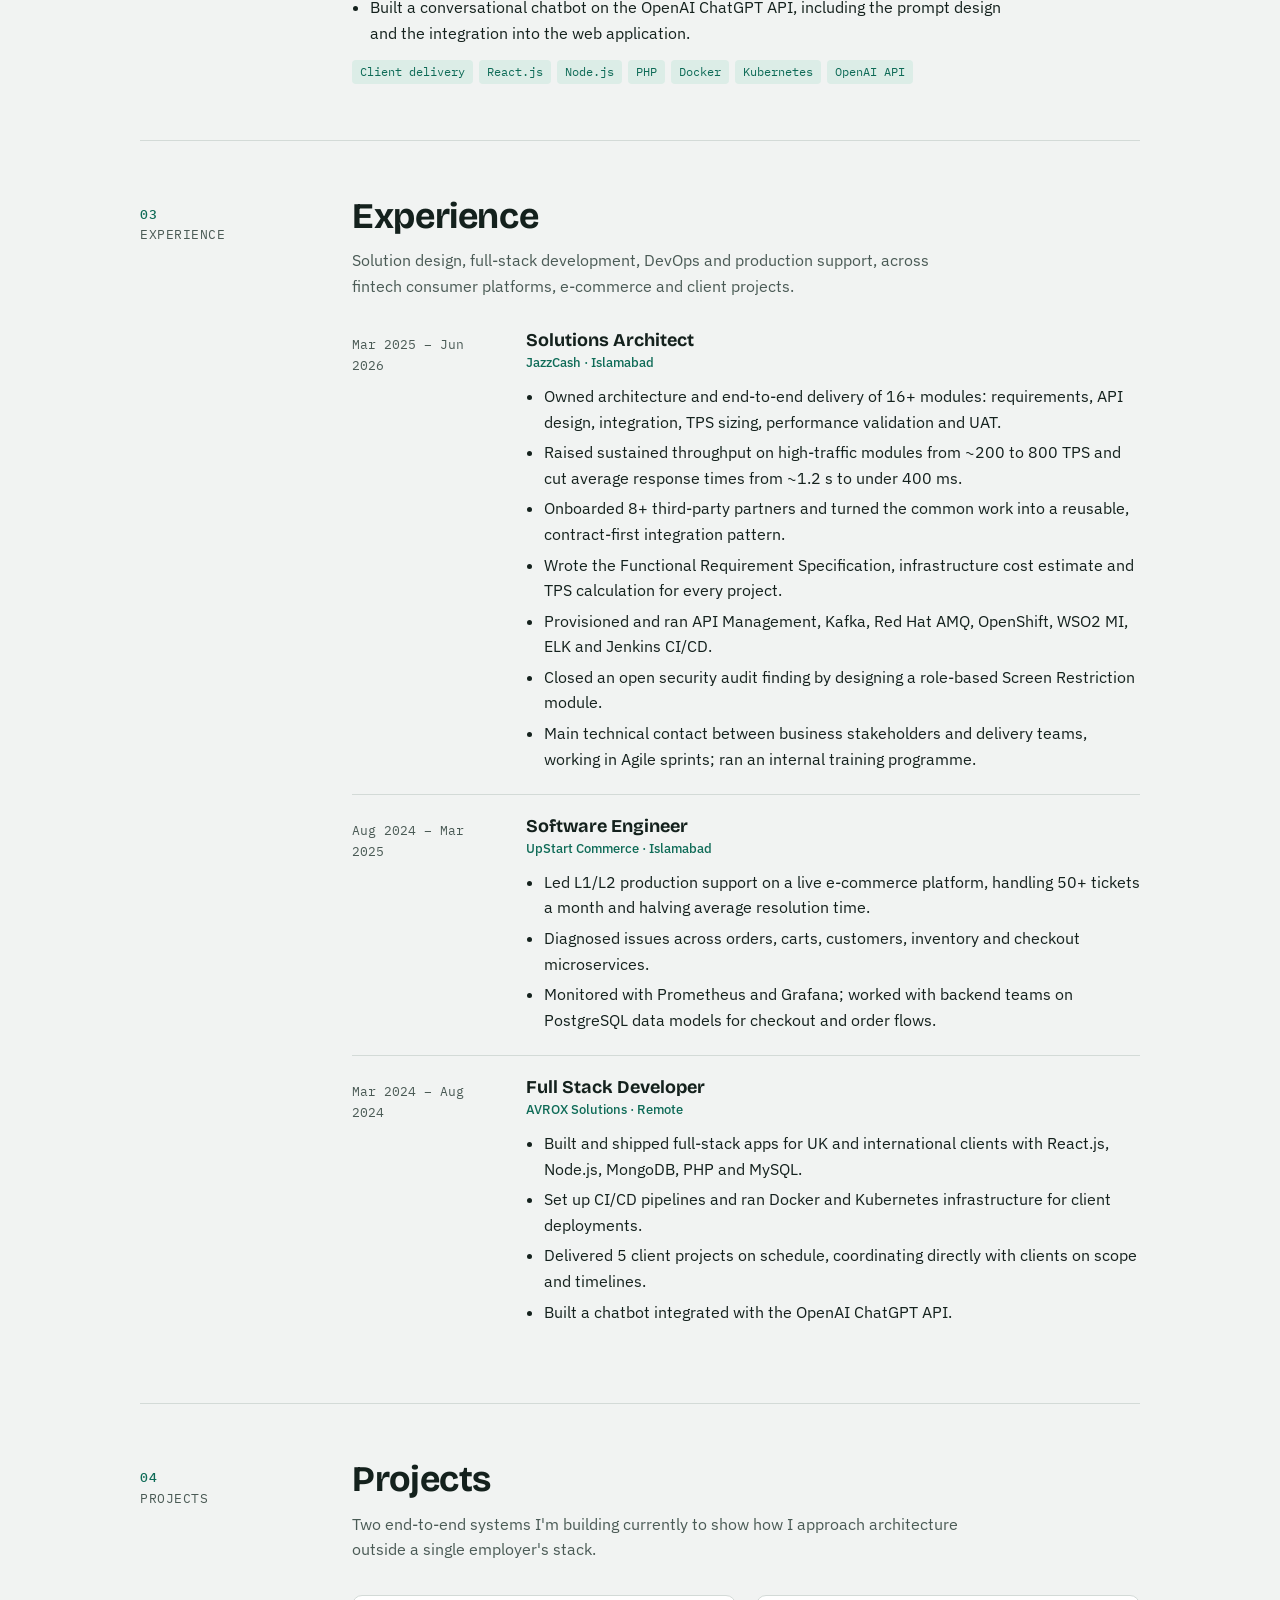
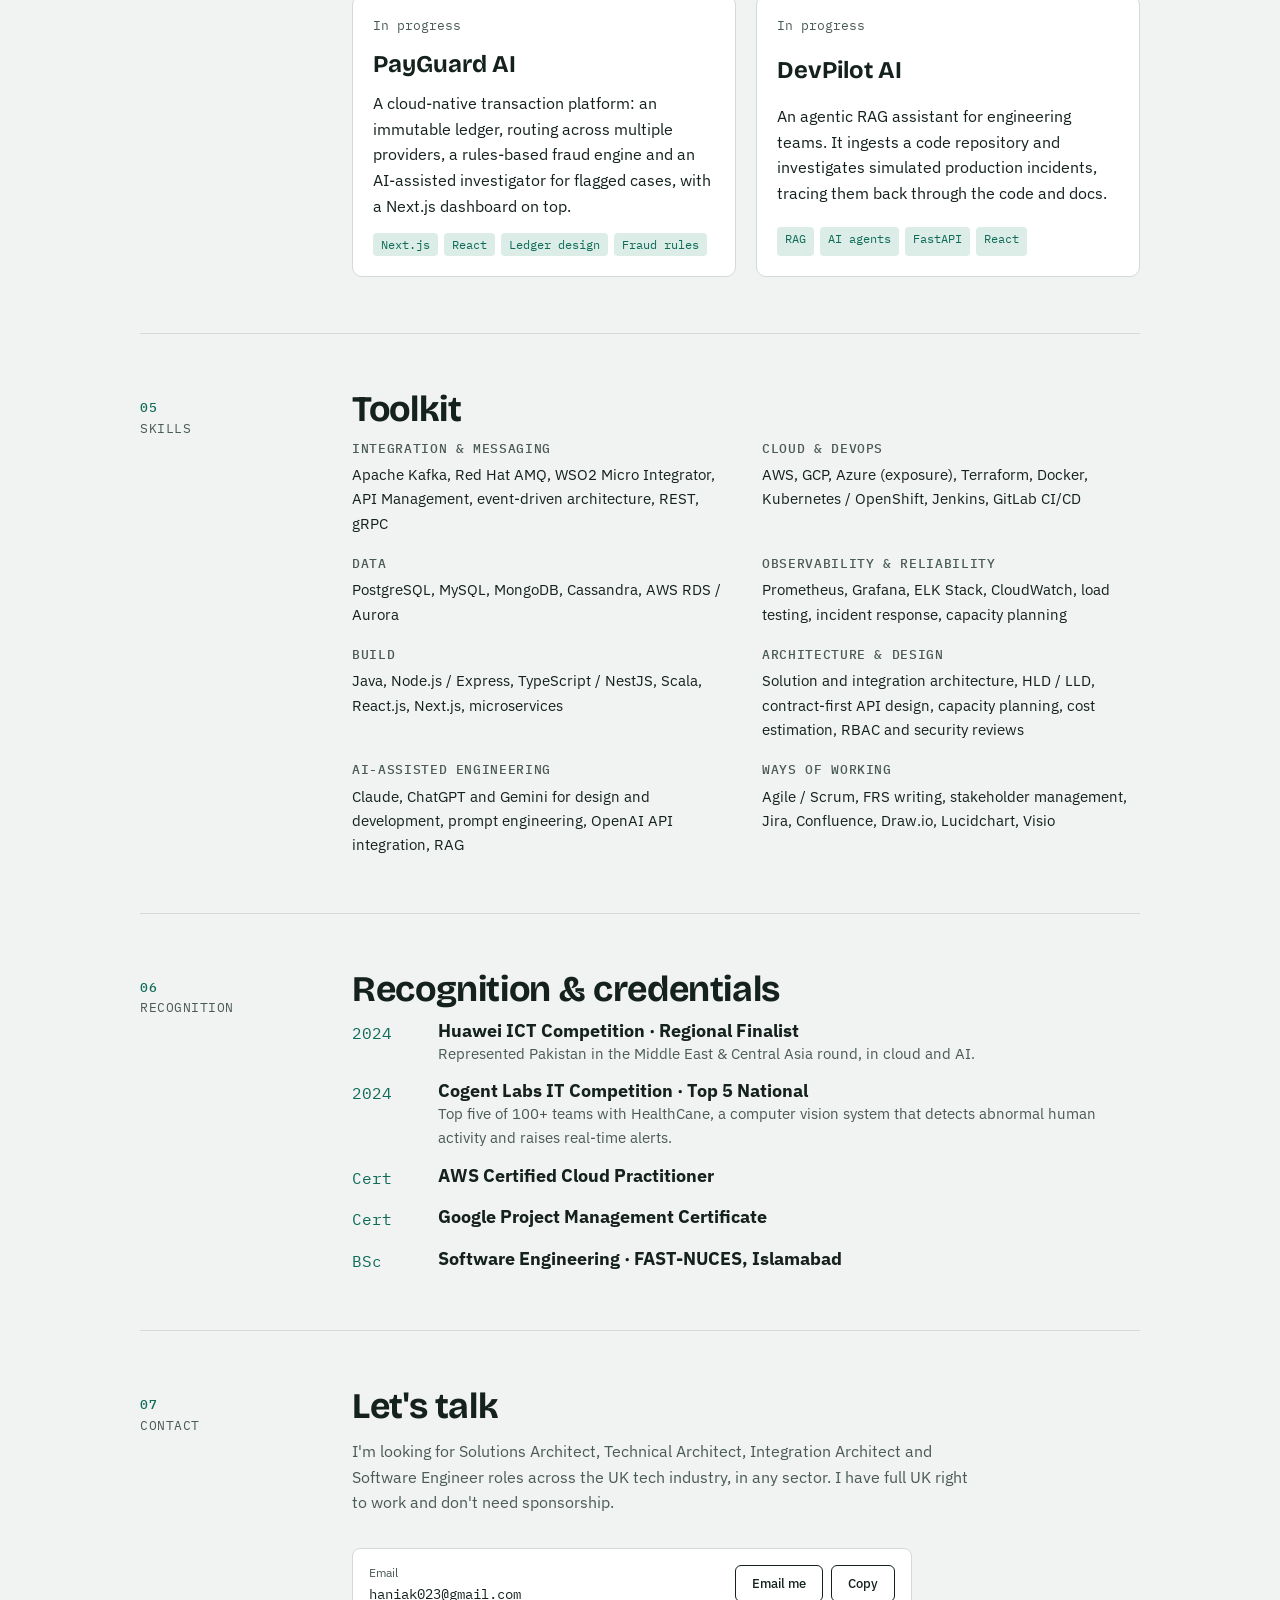
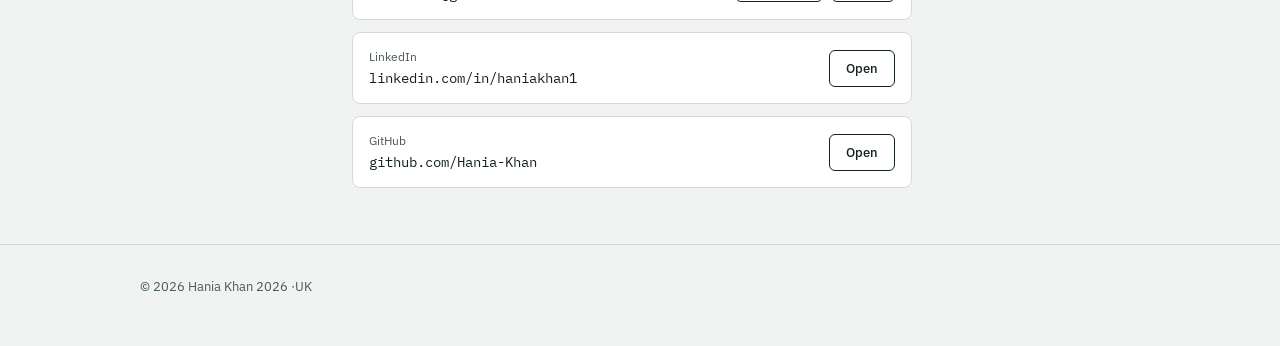
==== commit 30add9ad: "Revise user metrics and project details in index.html Updated user metrics and project descriptions " ====
--- a/index.html
+++ b/index.html
@@ -52,10 +52,10 @@
       <p class="eyebrow">Software Engineer · Solutions Architect · Integration Specialist</p>
       <h1>Hania Khan</h1>
       <p class="role">I design and build scalable, well-integrated systems that hold up under real traffic.</p>
-      <p class="lede">I work across solution architecture, full-stack development and production support, and have shipped in fintech, e-commerce and client consultancy. Most recently, on a consumer platform with 60M+ users, I owned the architecture of 16+ product modules, from requirements and API design through capacity planning, integration and production readiness.</p>
+      <p class="lede">I work across solution architecture, full-stack development and production support, and have shipped in fintech, e-commerce and client consultancy. Most recently, on a consumer platform with 64M+ users, I owned the architecture of 16+ product modules, from requirements and API design through capacity planning, integration and production readiness.</p>
       <div class="meta">
         <span class="chip ok">Full UK right to work</span>
-        <span class="chip">Luton, Bedfordshire</span>
+        <span class="chip">Luton, UK</span>
       </div>
       <div class="cta">
         <a class="btn primary" href="#contact">Get in touch</a>
@@ -93,7 +93,7 @@
     <div class="slabel"><b>01</b>About</div>
     <div>
       <h2>About</h2>
-      <p class="intro">I'm a software engineer and solutions architect. Over the last few years I've designed, built and run systems that people depend on every day: a consumer platform with 60M+ users, a live e-commerce platform, and web and mobile applications for UK and international clients.</p>
+      <p class="intro">I'm a software engineer and solutions architect. Over the last few years I've designed, built and run systems that people depend on every day: A Fintech consumer platform with 64M+ users, a live e-commerce platform, and web and mobile applications for UK and international clients.</p>
       <p class="intro">I'm comfortable owning the whole path from a business requirement to a system in production, and I enjoy the parts in between: sizing it, integrating it with other systems, testing it under load and keeping it healthy once it's live. I'm based in Luton, have full UK right to work, and I'm open to roles across the UK tech industry, in any sector.</p>
       <h3 class="subhead">How I work</h3>
       <div class="skills">
@@ -111,8 +111,8 @@
   <section class="block" id="work">
     <div class="slabel"><b>02</b>Architecture work</div>
     <div>
-      <h2>Selected architecture work</h2>
-      <p class="intro">Systems I designed, scaled and supported, and how they were put together. Architecture diagrams are simplified and leave out internal names and topology.</p>
+      <h2>Architecture work</h2>
+      <p class="intro">Systems I designed, scaled and supported, and how they were put together.</p>
 
       <article class="case" style="margin-bottom:40px">
         <p class="ctx">JazzCash · Consumer app, 64M+ users</p>
@@ -255,7 +255,7 @@
         <article class="case">
           <p class="ctx">AVROX Solutions · Client delivery</p>
           <h3>Shipping full-stack products for UK and international clients</h3>
-          <p>At AVROX I worked directly with clients, including UK businesses, to turn their requirements into working web applications, then deployed and ran them. I delivered five client projects on schedule.</p>
+          <p>At AVROX I worked directly with clients, including UK businesses, to turn their requirements into working web applications, then deployed and ran them. I delivered multiple client projects on schedule.</p>
           <ul>
             <li>Built across two stacks depending on the client: React.js and Node.js with MongoDB, and PHP with MySQL.</li>
             <li>Set up CI/CD pipelines and ran Docker and Kubernetes infrastructure, so releases were repeatable rather than manual.</li>
@@ -324,96 +324,21 @@
     <div class="slabel"><b>04</b>Projects</div>
     <div>
       <h2>Projects</h2>
-           <p class="intro">Two systems I'm building now, plus earlier full-stack, mobile and distributed-systems work.</p>
-
-      <article class="proj">
-        <div class="proj-head">
-          <h3>In progress</h3>
-          <a href="https://github.com/Hania-Khan?tab=repositories" target="_blank" rel="noopener">GitHub ↗</a>
-        </div>
-        <p>Two end-to-end systems I'm building in 2026 to show how I approach architecture outside a single employer's stack.</p>
-        <div class="code-proj">
-          <article class="case">
-            <h3>PayGuard AI</h3>
-            <p>A cloud-native transaction platform: an immutable ledger, routing across multiple providers, a rules-based fraud engine and an AI-assisted investigator for flagged cases, with a Next.js dashboard on top.</p>
-            <div class="tags"><span class="tag">Next.js</span><span class="tag">React</span><span class="tag">Ledger design</span><span class="tag">Fraud rules</span></div>
-          </article>
-          <article class="case">
-            <h3>DevPilot AI</h3>
-            <p>An agentic RAG assistant for engineering teams. It ingests a code repository and investigates simulated production incidents, tracing them back through the code and docs.</p>
-            <div class="tags"><span class="tag">RAG</span><span class="tag">AI agents</span><span class="tag">FastAPI</span><span class="tag">React</span></div>
-          </article>
-        </div>
-      </article>
-
-      <article class="proj">
-        <div class="proj-head">
-          <h3>Decentralized Token Wallet</h3>
-          <a href="https://github.com/Hania-Khan/Decentralized-Token-Wallet-" target="_blank" rel="noopener">View code ↗</a>
-        </div>
-        <p>An Ethereum token management system. Users sign up, create their own tokens, transfer them, check balances and view transaction history. Solidity contracts are built and tested with Hardhat, and an Express API handles accounts behind a React client.</p>
-        <div class="tags"><span class="tag">Solidity</span><span class="tag">Hardhat</span><span class="tag">React</span><span class="tag">Node.js / Express</span></div>
-        <div class="shots web">
-          <div><button class="shot" type="button"><img src="assets/img/wallet-main.jpg" alt="Token wallet dashboard with create, balance, transfer and history actions" loading="lazy" width="1100" height="546"></button><p class="shot-cap">Dashboard</p></div>
-          <div><button class="shot" type="button"><img src="assets/img/wallet-transfer.jpg" alt="Transfer tokens form" loading="lazy" width="1100" height="552"></button><p class="shot-cap">Transfer tokens</p></div>
-          <div><button class="shot" type="button"><img src="assets/img/wallet-history.jpg" alt="Transaction history lookup" loading="lazy" width="1100" height="549"></button><p class="shot-cap">Transaction history</p></div>
-          <div><button class="shot" type="button"><img src="assets/img/wallet-home.jpg" alt="Token wallet landing page" loading="lazy" width="1100" height="551"></button><p class="shot-cap">Landing page</p></div>
-        </div>
-      </article>
-
-      <article class="proj">
-        <div class="proj-head">
-          <h3>Snappy · Real-time chat</h3>
-          <a href="https://github.com/Hania-Khan/Chat-App" target="_blank" rel="noopener">View code ↗</a>
-        </div>
-        <p>A MERN-stack messaging app with real-time delivery over Socket.IO, user authentication, avatars and a contacts list.</p>
-        <div class="tags"><span class="tag">MongoDB</span><span class="tag">Express</span><span class="tag">React</span><span class="tag">Node.js</span><span class="tag">Socket.IO</span></div>
-        <div class="shots web">
-          <div><button class="shot" type="button"><img src="assets/img/chat-login.jpg" alt="Snappy chat login screen" loading="lazy" width="1100" height="529"></button><p class="shot-cap">Sign in</p></div>
-          <div><button class="shot" type="button"><img src="assets/img/chat-main.jpg" alt="Snappy chat welcome screen with contacts sidebar" loading="lazy" width="1100" height="532"></button><p class="shot-cap">Chat home</p></div>
-        </div>
-      </article>
-
-      <article class="proj">
-        <div class="proj-head">
-          <h3>Laundry · Mobile ordering app</h3>
-          <a href="https://github.com/Hania-Khan/Laundry-App" target="_blank" rel="noopener">View code ↗</a>
-        </div>
-        <p>A React Native app for booking laundry pickups: browse services, build a basket, pick collection and delivery slots, and place the order. Firebase handles authentication and data; Redux manages cart state.</p>
-        <div class="tags"><span class="tag">React Native</span><span class="tag">Expo</span><span class="tag">Firebase</span><span class="tag">Redux</span></div>
-        <div class="shots phone">
-          <div><button class="shot" type="button"><img src="assets/img/laundry-home.jpg" alt="Laundry app home with services and items" loading="lazy" width="334" height="698"></button><p class="shot-cap">Home</p></div>
-          <div><button class="shot" type="button"><img src="assets/img/laundry-cart.jpg" alt="Item added with proceed to pickup bar" loading="lazy" width="333" height="637"></button><p class="shot-cap">Basket</p></div>
-          <div><button class="shot" type="button"><img src="assets/img/laundry-schedule.jpg" alt="Pickup date, time and delivery slot picker" loading="lazy" width="243" height="629"></button><p class="shot-cap">Schedule pickup</p></div>
-          <div><button class="shot" type="button"><img src="assets/img/laundry-billing.jpg" alt="Billing details and place order" loading="lazy" width="247" height="630"></button><p class="shot-cap">Checkout</p></div>
-        </div>
-      </article>
-
-      <article class="proj">
-        <div class="proj-head">
-          <h3>Blockchain systems in Go</h3>
-          <a href="https://github.com/Hania-Khan?tab=repositories" target="_blank" rel="noopener">View repos ↗</a>
-        </div>
-        <p>Two command-line projects exploring distributed-systems basics: peer discovery, block broadcast and data integrity.</p>
-        <div class="code-proj">
-          <article class="case">
-            <h3>Blockchain Network App</h3>
-            <p>A peer-to-peer network where nodes discover peers, broadcast new blocks over TLS (self-signed certificates) and validate incoming blocks before appending them.</p>
-            <pre>func (n *Network) BroadcastBlock(b Block)
-func (n *Network) HandleIncomingBlocks()
-func (n *Network) DiscoverPeers()</pre>
-            <a href="https://github.com/Hania-Khan/Blockchain-Network-App" target="_blank" rel="noopener">Code ↗</a>
-          </article>
-          <article class="case">
-            <h3>Merkle Data Integrity System</h3>
-            <p>Each block carries a Merkle root of its transactions, so any tampered transaction is caught by recomputing the root.</p>
-            <pre>func GenerateMerkleRoot(txs []string) string
-func (n *Network) VerifyMerkleRoot(
-    txs []string, root string) bool</pre>
-            <a href="https://github.com/Hania-Khan/Merkle-Enabled-Blockchain-Data-Integrity-System" target="_blank" rel="noopener">Code ↗</a>
-          </article>
-        </div>
-      </article>
+      <p class="intro">Two end-to-end systems I'm building currently to show how I approach architecture outside a single employer's stack.</p>
+      <div class="code-proj">
+        <article class="case">
+          <p class="ctx">In progress</p>
+          <h3>PayGuard AI</h3>
+          <p>A cloud-native transaction platform: an immutable ledger, routing across multiple providers, a rules-based fraud engine and an AI-assisted investigator for flagged cases, with a Next.js dashboard on top.</p>
+          <div class="tags"><span class="tag">Next.js</span><span class="tag">React</span><span class="tag">Ledger design</span><span class="tag">Fraud rules</span></div>
+        </article>
+        <article class="case">
+          <p class="ctx">In progress</p>
+          <h3>DevPilot AI</h3>
+          <p>An agentic RAG assistant for engineering teams. It ingests a code repository and investigates simulated production incidents, tracing them back through the code and docs.</p>
+          <div class="tags"><span class="tag">RAG</span><span class="tag">AI agents</span><span class="tag">FastAPI</span><span class="tag">React</span></div>
+        </article>
+      </div>
     </div>
   </section>
 
--- a/assets/css/style.css
+++ b/assets/css/style.css
@@ -186,3 +186,8 @@
 .cbtns{display:flex;gap:8px;user-select:none}
 .skip{position:absolute;left:-999px;top:8px;background:var(--ink);color:var(--paper);padding:8px 12px;border-radius:6px;z-index:100}
 .skip:focus{left:16px}
+
+
+/* About section */
+#about .intro + .intro{margin-top:-16px}
+.subhead{font-size:var(--s1);font-weight:700;margin:8px 0 18px}
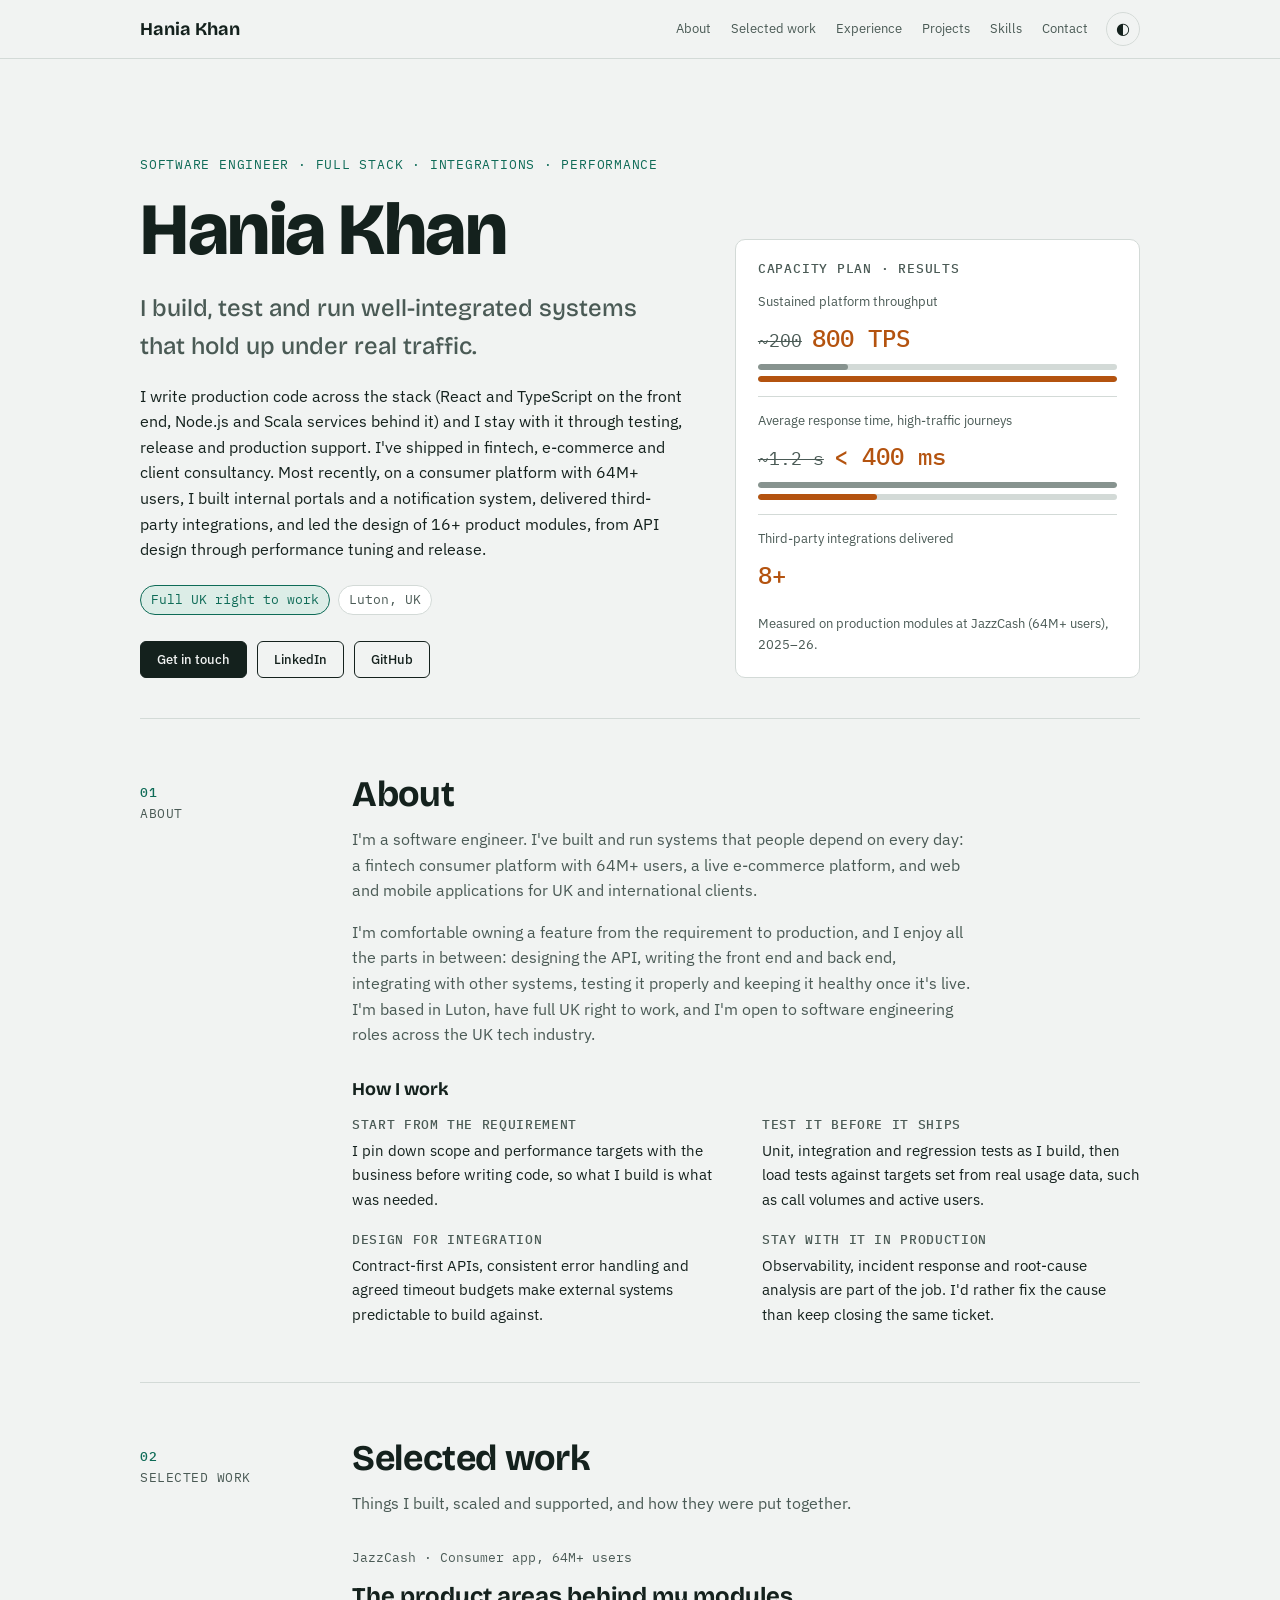
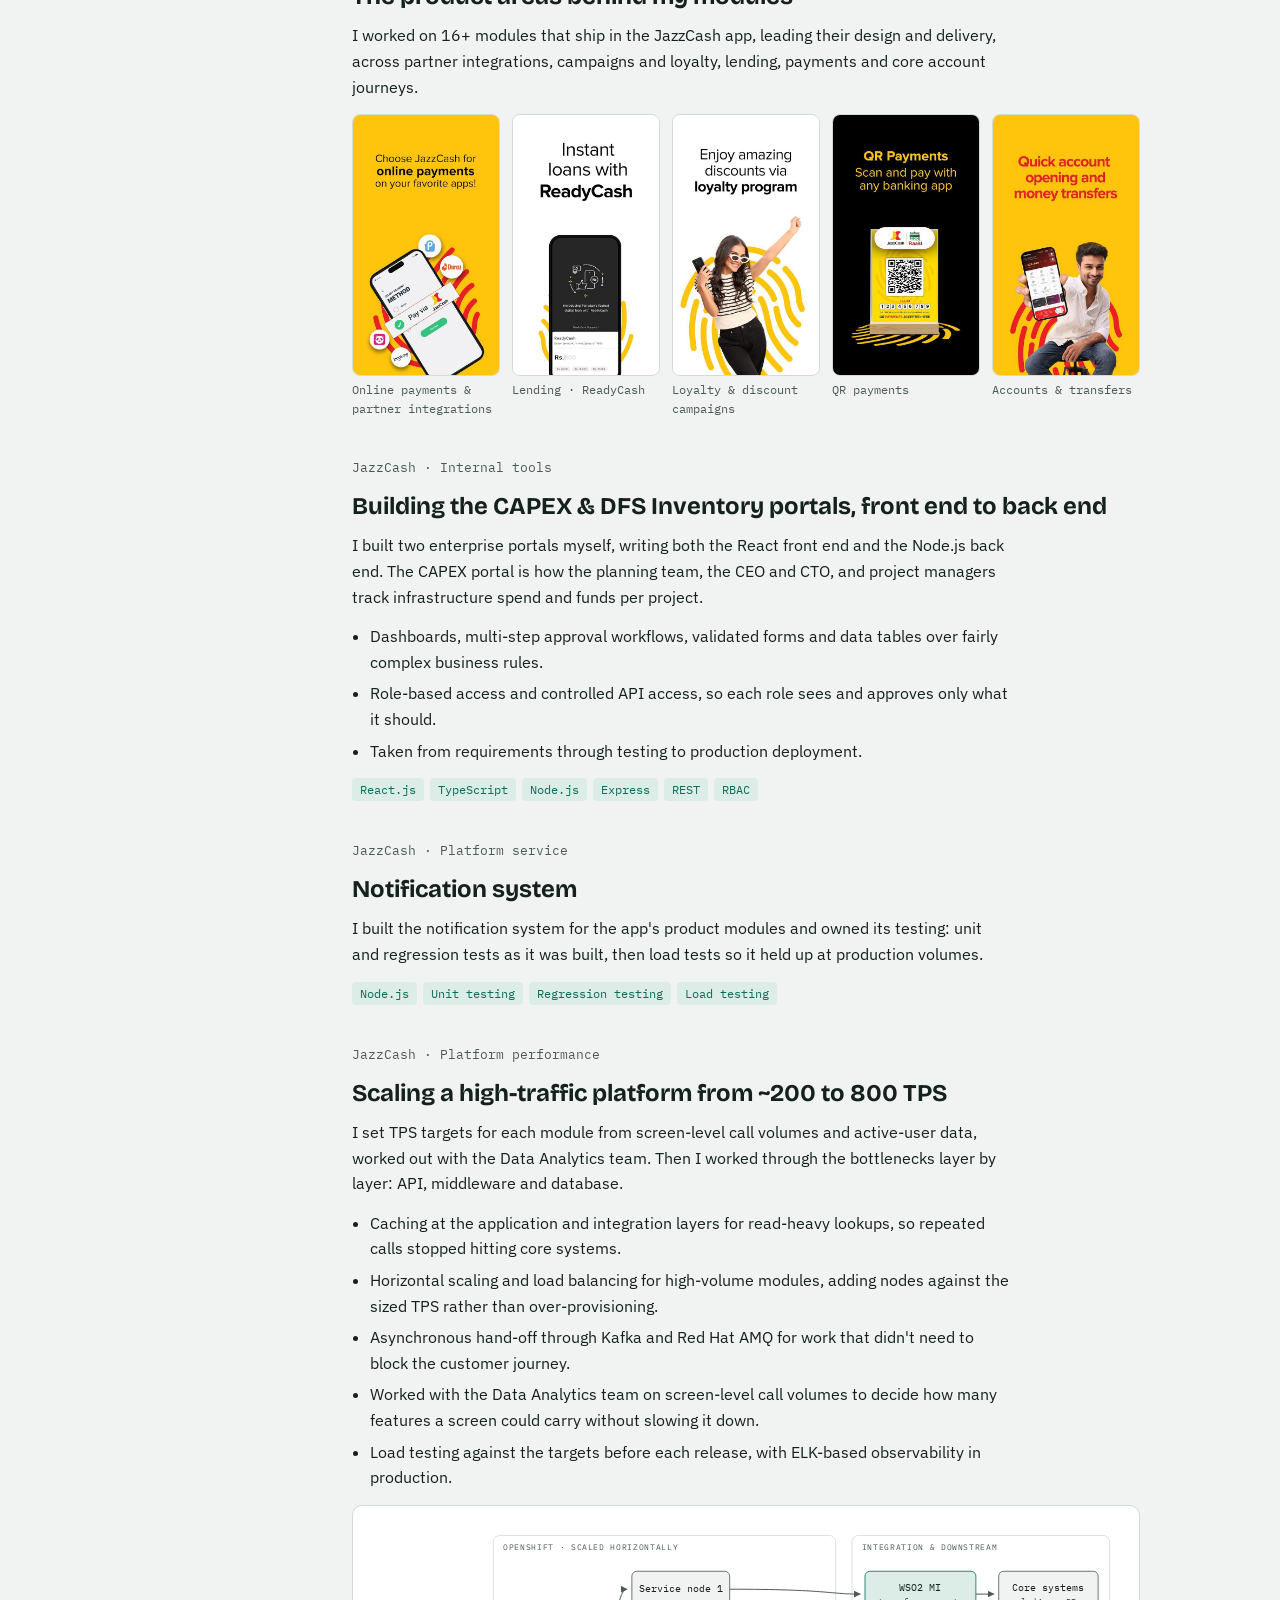
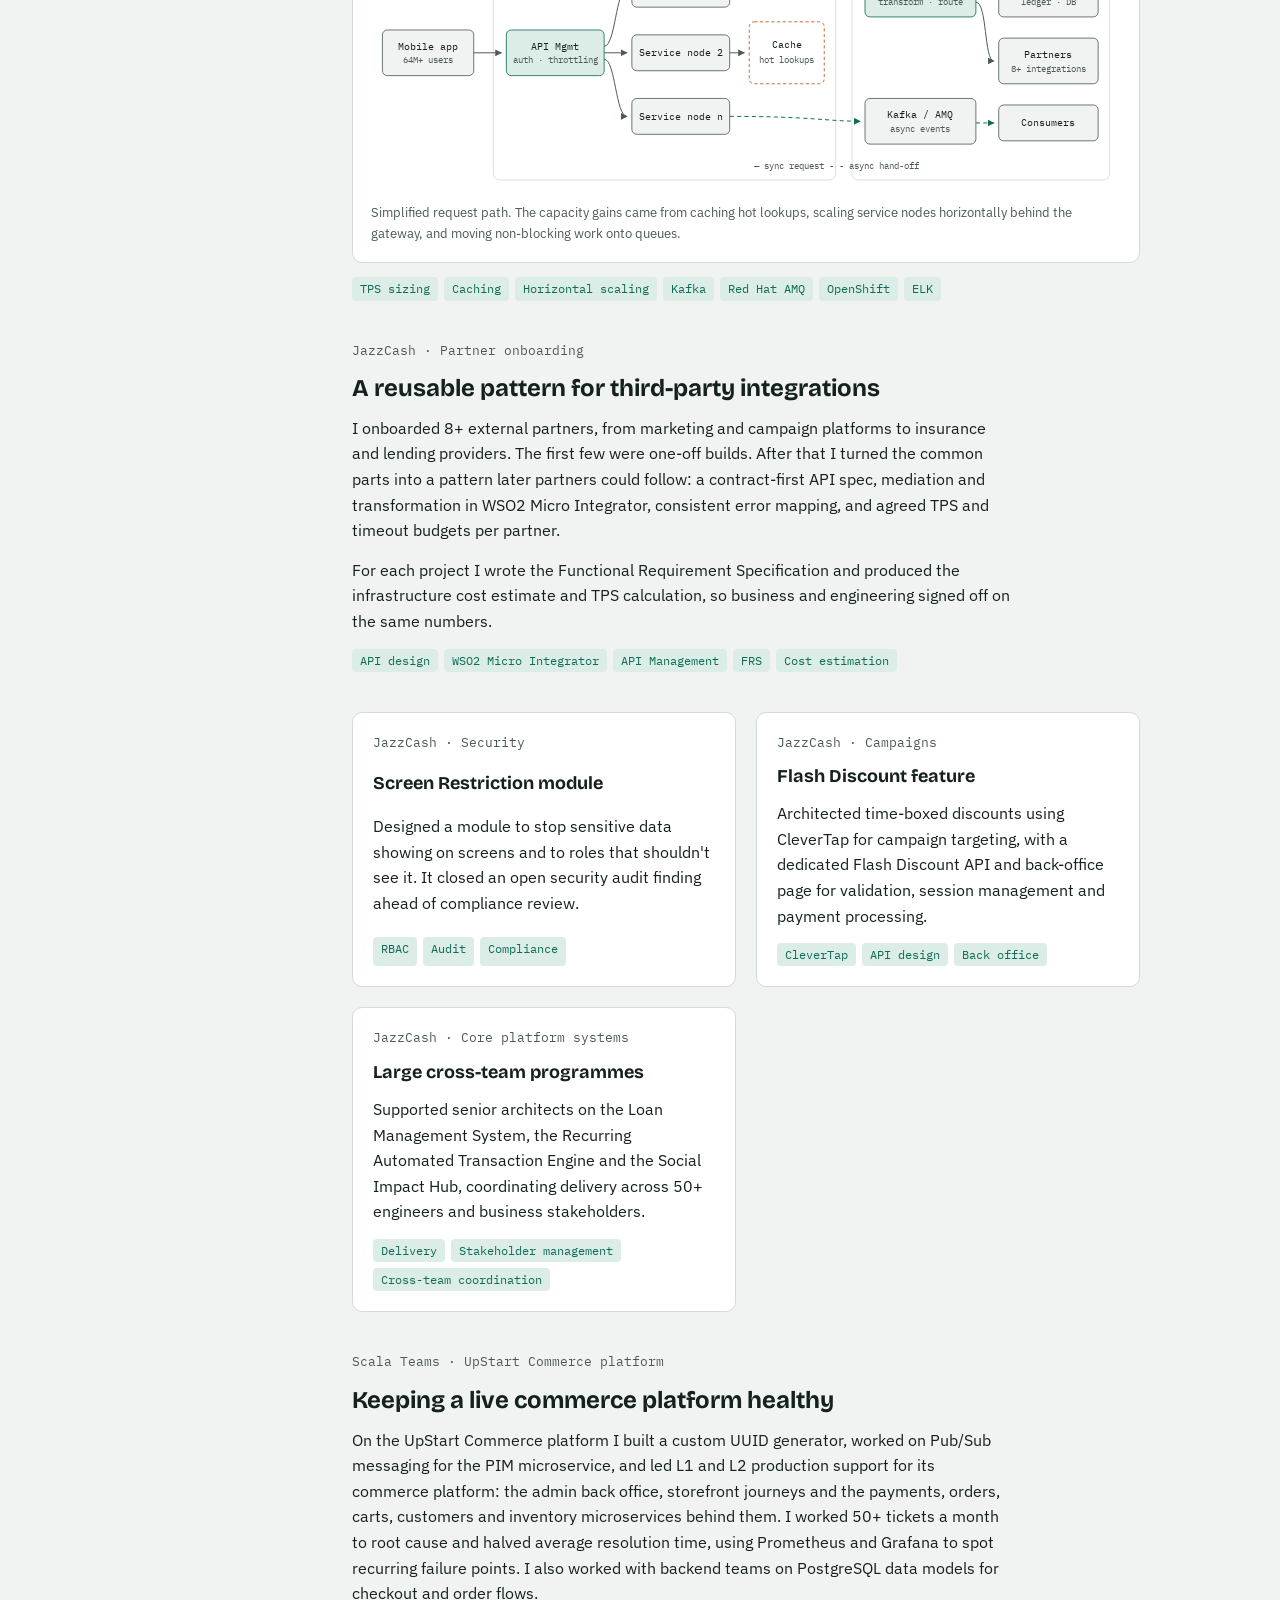
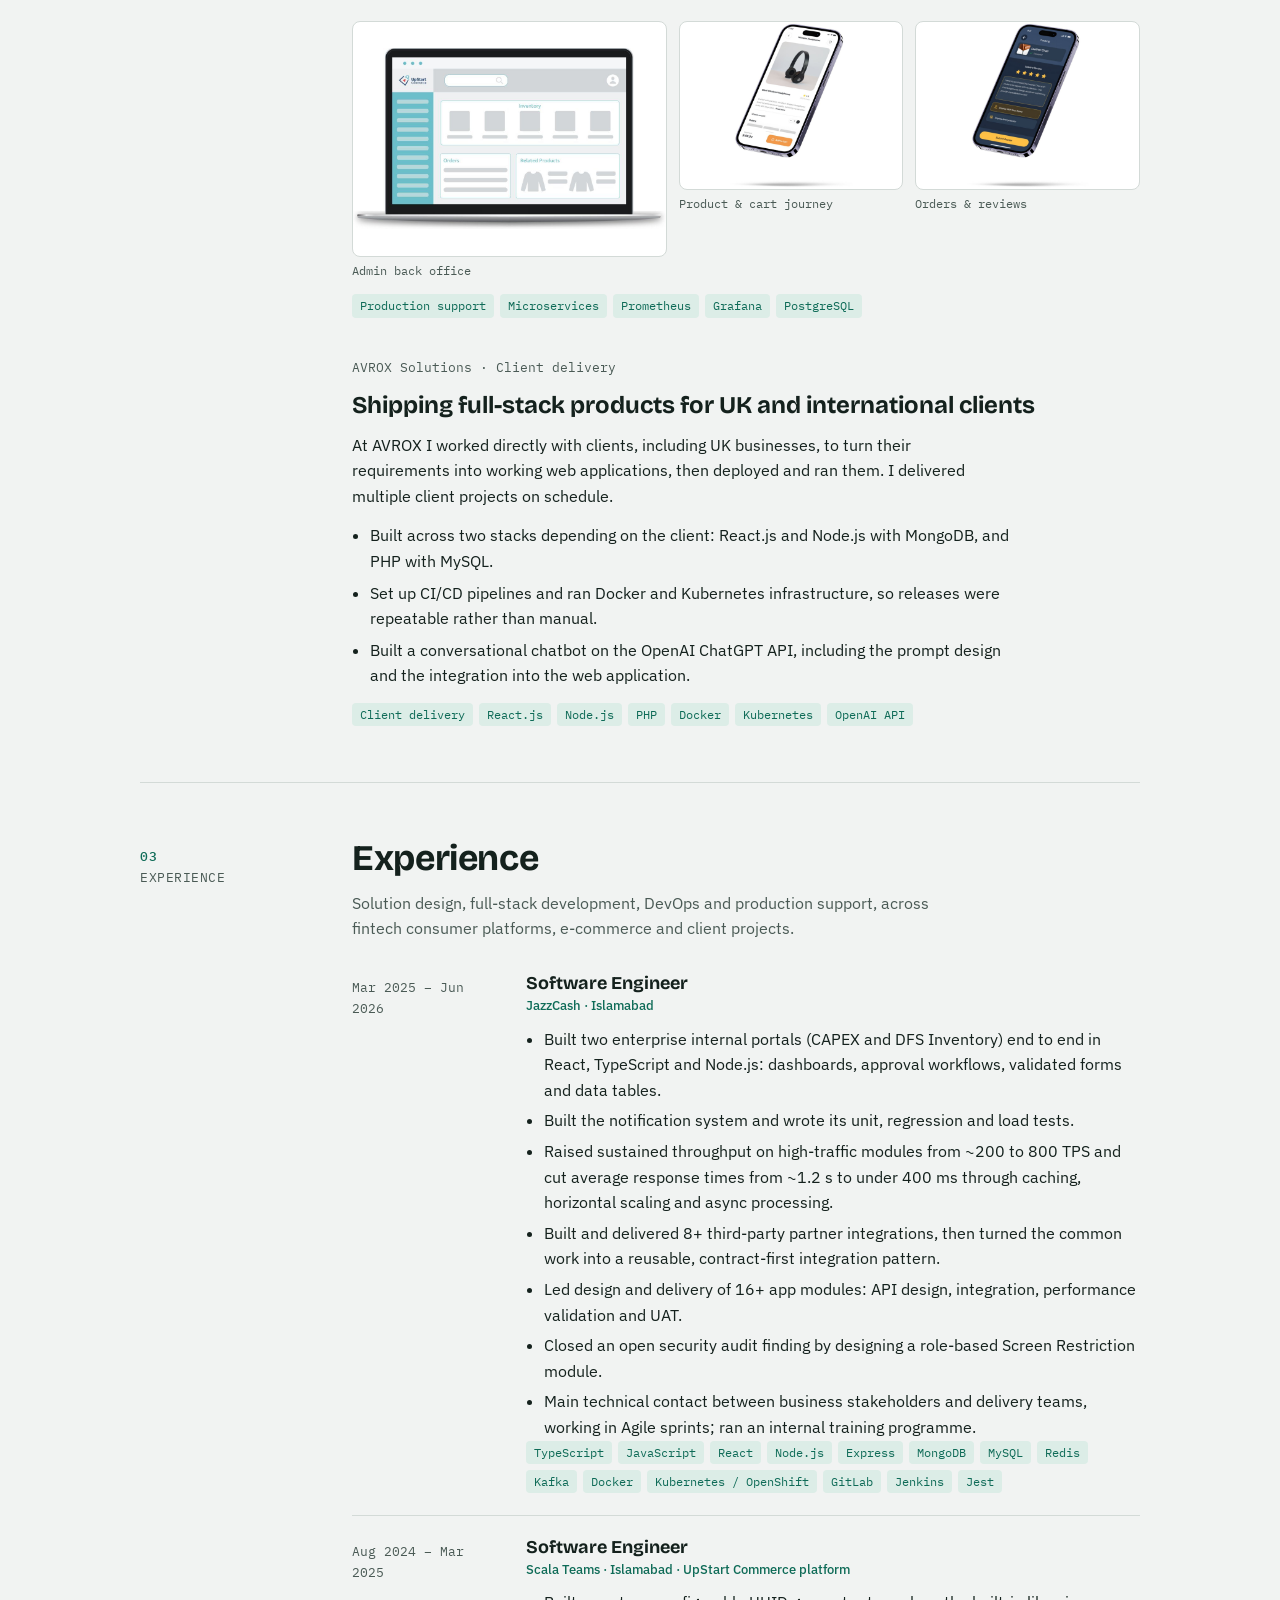
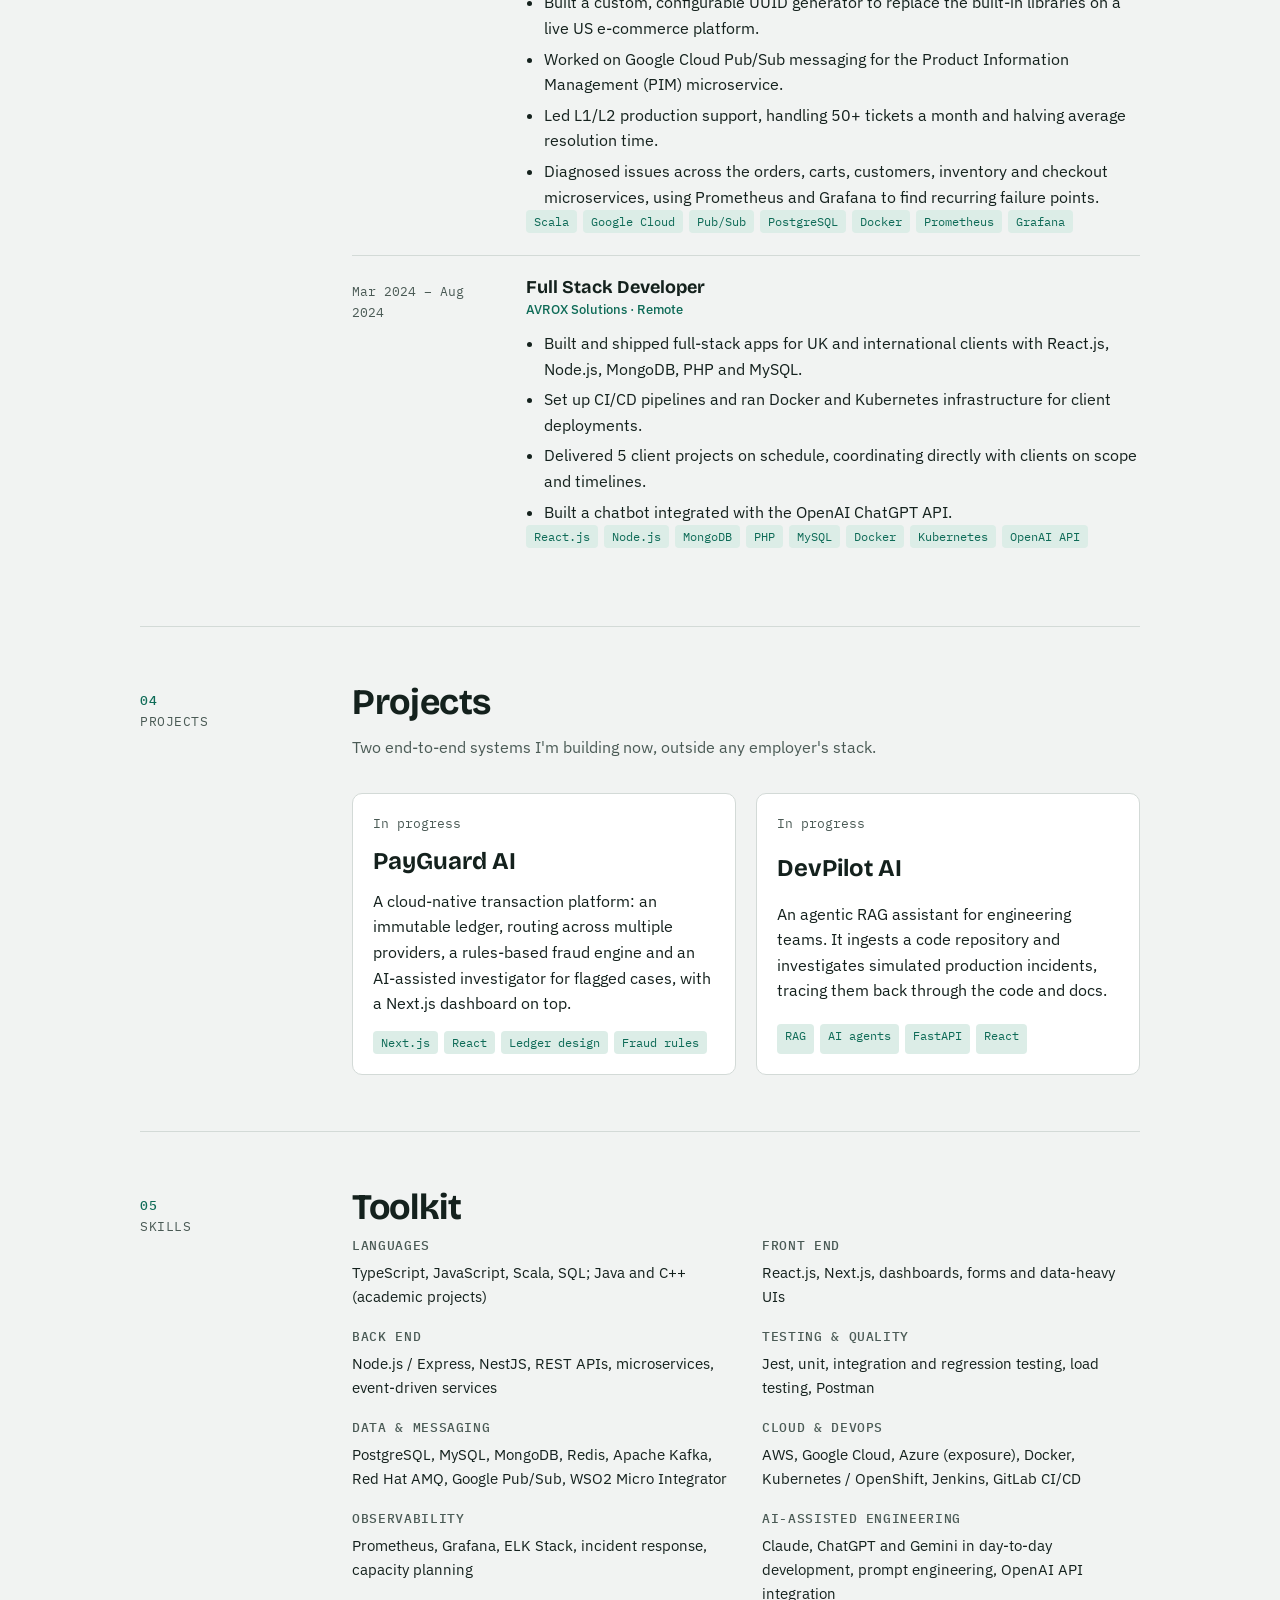
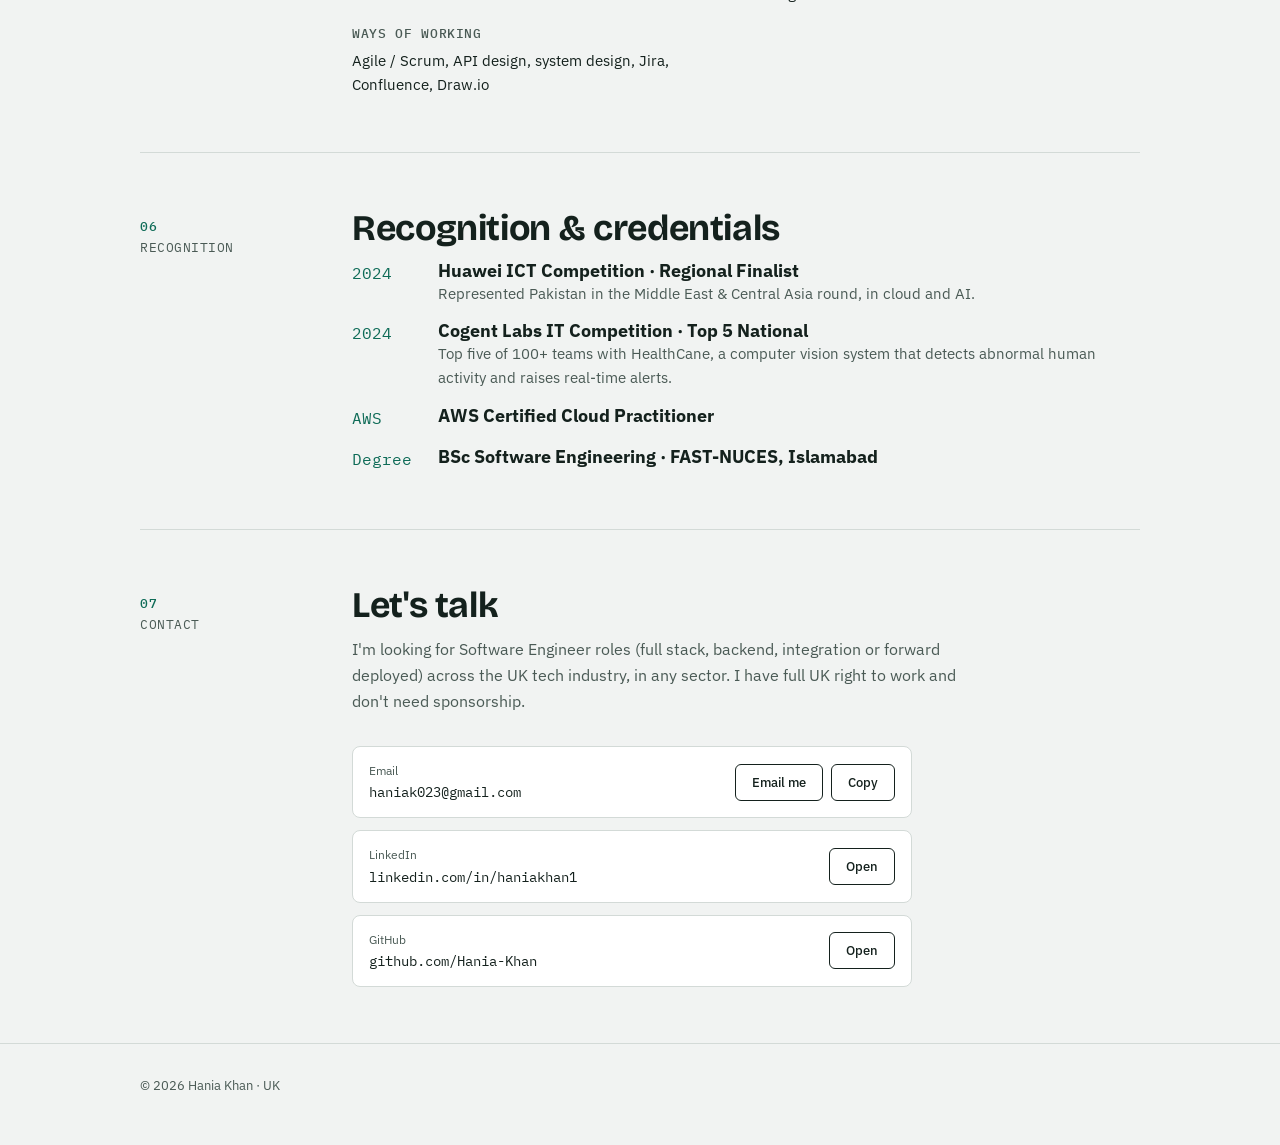
==== commit 89630746: "Refactor index.html for clarity and conciseness" ====
--- a/index.html
+++ b/index.html
@@ -3,13 +3,13 @@
 <head>
 <meta charset="utf-8">
 <meta name="viewport" content="width=device-width, initial-scale=1">
-<title>Hania Khan · Software Engineer &amp; Solutions Architect</title>
-<meta name="description" content="Hania Khan is a Software Engineer and Solutions Architect, who designs and builds scalable, well-integrated systems for high-traffic platforms.">
+<title>Hania Khan · Software Engineer</title>
+<meta name="description" content="Hania Khan is a full-stack Software Engineer who builds, tests and runs scalable, well-integrated systems for high-traffic platforms.">
 <meta name="author" content="Hania Khan">
 <link rel="canonical" href="https://hania-khan.github.io/">
 <meta property="og:type" content="profile">
-<meta property="og:title" content="Hania Khan · Software Engineer & Solutions Architect">
-<meta property="og:description" content="Solution architecture, integration and full-stack engineering: ~200 to 800 TPS, ~1.2 s to under 400 ms, 8+ third-party integrations.">
+<meta property="og:title" content="Hania Khan · Software Engineer">
+<meta property="og:description" content="Full-stack software engineering, integration and performance: ~200 to 800 TPS, ~1.2 s to under 400 ms, 8+ third-party integrations.">
 <meta property="og:url" content="https://hania-khan.github.io/">
 <meta property="og:image" content="https://hania-khan.github.io/assets/og-image.png">
 <meta property="og:image:width" content="1200">
@@ -23,7 +23,7 @@
 <link rel="stylesheet" href="https://fonts.googleapis.com/css2?family=Bricolage+Grotesque:opsz,wght@12..96,500;12..96,700;12..96,800&family=IBM+Plex+Sans:ital,wght@0,400;0,500;0,600;1,400&family=IBM+Plex+Mono:wght@400;500&display=swap">
 <link rel="stylesheet" href="assets/css/style.css">
 <script type="application/ld+json">
-{"@context":"https://schema.org","@type":"Person","name":"Hania Khan","jobTitle":"Software Engineer & Solutions Architect","url":"https://hania-khan.github.io/","email":"mailto:haniak023@gmail.com","address":{"@type":"PostalAddress","addressCountry":"GB"},"alumniOf":"FAST-NUCES","sameAs":["https://www.linkedin.com/in/haniakhan1","https://github.com/Hania-Khan"]}
+{"@context":"https://schema.org","@type":"Person","name":"Hania Khan","jobTitle":"Software Engineer","url":"https://hania-khan.github.io/","email":"mailto:haniak023@gmail.com","address":{"@type":"PostalAddress","addressCountry":"GB"},"alumniOf":"FAST-NUCES","sameAs":["https://www.linkedin.com/in/haniakhan1","https://github.com/Hania-Khan"]}
 </script>
 </head>
 <body>
@@ -34,7 +34,7 @@
     <div class="navr">
     <ul>
       <li><a href="#about">About</a></li>
-      <li><a href="#work">Architecture work</a></li>
+      <li><a href="#work">Selected work</a></li>
       <li><a href="#experience">Experience</a></li>
       <li><a href="#projects">Projects</a></li>
       <li><a href="#skills">Skills</a></li>
@@ -49,10 +49,10 @@
 <div class="wrap">
   <header class="hero">
     <div>
-      <p class="eyebrow">Software Engineer · Solutions Architect · Integration Specialist</p>
+      <p class="eyebrow">Software Engineer · Full Stack · Integrations · Performance</p>
       <h1>Hania Khan</h1>
-      <p class="role">I design and build scalable, well-integrated systems that hold up under real traffic.</p>
-      <p class="lede">I work across solution architecture, full-stack development and production support, and have shipped in fintech, e-commerce and client consultancy. Most recently, on a consumer platform with 64M+ users, I owned the architecture of 16+ product modules, from requirements and API design through capacity planning, integration and production readiness.</p>
+      <p class="role">I build, test and run well-integrated systems that hold up under real traffic.</p>
+      <p class="lede">I write production code across the stack (React and TypeScript on the front end, Node.js and Scala services behind it) and I stay with it through testing, release and production support. I've shipped in fintech, e-commerce and client consultancy. Most recently, on a consumer platform with 64M+ users, I built internal portals and a notification system, delivered third-party integrations, and led the design of 16+ product modules, from API design through performance tuning and release.</p>
       <div class="meta">
         <span class="chip ok">Full UK right to work</span>
         <span class="chip">Luton, UK</span>
@@ -93,12 +93,12 @@
     <div class="slabel"><b>01</b>About</div>
     <div>
       <h2>About</h2>
-      <p class="intro">I'm a software engineer and solutions architect. Over the last few years I've designed, built and run systems that people depend on every day: A Fintech consumer platform with 64M+ users, a live e-commerce platform, and web and mobile applications for UK and international clients.</p>
-      <p class="intro">I'm comfortable owning the whole path from a business requirement to a system in production, and I enjoy the parts in between: sizing it, integrating it with other systems, testing it under load and keeping it healthy once it's live. I'm based in Luton, have full UK right to work, and I'm open to roles across the UK tech industry, in any sector.</p>
+      <p class="intro">I'm a software engineer. I've built and run systems that people depend on every day: a fintech consumer platform with 64M+ users, a live e-commerce platform, and web and mobile applications for UK and international clients.</p>
+      <p class="intro">I'm comfortable owning a feature from the requirement to production, and I enjoy all the parts in between: designing the API, writing the front end and back end, integrating with other systems, testing it properly and keeping it healthy once it's live. I'm based in Luton, have full UK right to work, and I'm open to software engineering roles across the UK tech industry.</p>
       <h3 class="subhead">How I work</h3>
       <div class="skills">
-        <div><h3>Start from the requirement</h3><p>I write the functional specification first, so business and engineering agree on scope, cost and performance targets before anything is built.</p></div>
-        <div><h3>Size it with real data</h3><p>I set capacity targets from actual usage, such as call volumes and active users, then load-test against them before each release.</p></div>
+        <div><h3>Start from the requirement</h3><p>I pin down scope and performance targets with the business before writing code, so what I build is what was needed.</p></div>
+        <div><h3>Test it before it ships</h3><p>Unit, integration and regression tests as I build, then load tests against targets set from real usage data, such as call volumes and active users.</p></div>
         <div><h3>Design for integration</h3><p>Contract-first APIs, consistent error handling and agreed timeout budgets make external systems predictable to build against.</p></div>
         <div><h3>Stay with it in production</h3><p>Observability, incident response and root-cause analysis are part of the job. I'd rather fix the cause than keep closing the same ticket.</p></div>
       </div>
@@ -109,15 +109,15 @@
 <div class="wrap">
   <!-- ARCHITECTURE WORK -->
   <section class="block" id="work">
-    <div class="slabel"><b>02</b>Architecture work</div>
-    <div>
-      <h2>Architecture work</h2>
-      <p class="intro">Systems I designed, scaled and supported, and how they were put together.</p>
+    <div class="slabel"><b>02</b>Selected work</div>
+    <div>
+      <h2>Selected work</h2>
+      <p class="intro">Things I built, scaled and supported, and how they were put together.</p>
 
       <article class="case" style="margin-bottom:40px">
         <p class="ctx">JazzCash · Consumer app, 64M+ users</p>
         <h3>The product areas behind my modules</h3>
-        <p>I owned architecture for 16+ modules that ship in the JazzCash app, spanning partner integrations, campaigns and loyalty, lending, payments and core account journeys.</p>
+        <p>I worked on 16+ modules that ship in the JazzCash app, leading their design and delivery, across partner integrations, campaigns and loyalty, lending, payments and core account journeys.</p>
         <div class="shots promo">
           <div><button class="shot" type="button"><img src="assets/img/jc-online-payments.jpg" alt="JazzCash online payments on partner apps" loading="lazy" width="540" height="960"></button><p class="shot-cap">Online payments &amp; partner integrations</p></div>
           <div><button class="shot" type="button"><img src="assets/img/jc-readycash.jpg" alt="ReadyCash instant digital loan screen" loading="lazy" width="540" height="960"></button><p class="shot-cap">Lending · ReadyCash</p></div>
@@ -128,6 +128,24 @@
       </article>
 
       <div class="cases">
+        <article class="case">
+          <p class="ctx">JazzCash · Internal tools</p>
+          <h3>Building the CAPEX &amp; DFS Inventory portals, front end to back end</h3>
+          <p>I built two enterprise portals myself, writing both the React front end and the Node.js back end. The CAPEX portal is how the planning team, the CEO and CTO, and project managers track infrastructure spend and funds per project.</p>
+          <ul>
+            <li>Dashboards, multi-step approval workflows, validated forms and data tables over fairly complex business rules.</li>
+            <li>Role-based access and controlled API access, so each role sees and approves only what it should.</li>
+            <li>Taken from requirements through testing to production deployment.</li>
+          </ul>
+          <div class="tags"><span class="tag">React.js</span><span class="tag">TypeScript</span><span class="tag">Node.js</span><span class="tag">Express</span><span class="tag">REST</span><span class="tag">RBAC</span></div>
+        </article>
+
+        <article class="case">
+          <p class="ctx">JazzCash · Platform service</p>
+          <h3>Notification system</h3>
+          <p>I built the notification system for the app's product modules and owned its testing: unit and regression tests as it was built, then load tests so it held up at production volumes.</p>
+          <div class="tags"><span class="tag">Node.js</span><span class="tag">Unit testing</span><span class="tag">Regression testing</span><span class="tag">Load testing</span></div>
+        </article>
         <article class="case">
           <p class="ctx">JazzCash · Platform performance</p>
           <h3>Scaling a high-traffic platform from ~200 to 800 TPS</h3>
@@ -153,7 +171,7 @@
 
               <rect class="box" x="14" y="130" width="112" height="56" rx="6"/>
               <text x="70" y="154" text-anchor="middle">Mobile app</text>
-              <text class="sub" x="70" y="171" text-anchor="middle">60M+ customers</text>
+              <text class="sub" x="70" y="171" text-anchor="middle">64M+ users</text>
 
               <rect class="box hl" x="166" y="130" width="120" height="56" rx="6"/>
               <text x="226" y="154" text-anchor="middle">API Mgmt</text>
@@ -222,12 +240,6 @@
             <div class="tags"><span class="tag">RBAC</span><span class="tag">Audit</span><span class="tag">Compliance</span></div>
           </article>
           <article class="case">
-            <p class="ctx">JazzCash · Internal tools</p>
-            <h3>CAPEX &amp; DFS Inventory portals</h3>
-            <p>Designed and delivered two internal portals end to end, from requirements through production deployment, with role-based access, input validation and controlled API access built in.</p>
-            <div class="tags"><span class="tag">React.js</span><span class="tag">Node.js</span><span class="tag">REST</span><span class="tag">PostgreSQL</span></div>
-          </article>
-          <article class="case">
             <p class="ctx">JazzCash · Campaigns</p>
             <h3>Flash Discount feature</h3>
             <p>Architected time-boxed discounts using CleverTap for campaign targeting, with a dedicated Flash Discount API and back-office page for validation, session management and payment processing.</p>
@@ -241,9 +253,9 @@
         </div>
 
         <article class="case">
-          <p class="ctx">UpStart Commerce · E-commerce platform</p>
+          <p class="ctx">Scala Teams · UpStart Commerce platform</p>
           <h3>Keeping a live commerce platform healthy</h3>
-          <p>At UpStart Commerce I led L1 and L2 production support for its commerce platform: the admin back office, storefront journeys and the payments, orders, carts, customers and inventory microservices behind them. I worked 50+ tickets a month to root cause and halved average resolution time, using Prometheus and Grafana to spot recurring failure points. I also worked with backend teams on PostgreSQL data models for checkout and order flows.</p>
+          <p>On the UpStart Commerce platform I built a custom UUID generator, worked on Pub/Sub messaging for the PIM microservice, and led L1 and L2 production support for its commerce platform: the admin back office, storefront journeys and the payments, orders, carts, customers and inventory microservices behind them. I worked 50+ tickets a month to root cause and halved average resolution time, using Prometheus and Grafana to spot recurring failure points. I also worked with backend teams on PostgreSQL data models for checkout and order flows.</p>
           <div class="shots mock">
             <div><button class="shot" type="button"><img src="assets/img/up-platform.jpg" alt="UpStart Commerce admin back office on a laptop" loading="lazy" width="1000" height="579"></button><p class="shot-cap">Admin back office</p></div>
             <div><button class="shot" type="button"><img src="assets/img/up-product.jpg" alt="UpStart Commerce product detail page on mobile" loading="lazy" width="800" height="1080"></button><p class="shot-cap">Product &amp; cart journey</p></div>
@@ -277,29 +289,32 @@
         <div class="roleitem">
           <div class="when">Mar 2025 – Jun 2026</div>
           <div>
-            <h3>Solutions Architect</h3>
+            <h3>Software Engineer</h3>
             <p class="org">JazzCash · Islamabad</p>
             <ul>
-              <li>Owned architecture and end-to-end delivery of 16+ modules: requirements, API design, integration, TPS sizing, performance validation and UAT.</li>
-              <li>Raised sustained throughput on high-traffic modules from ~200 to 800 TPS and cut average response times from ~1.2 s to under 400 ms.</li>
-             <li>Onboarded 8+ third-party partners and turned the common work into a reusable, contract-first integration pattern.</li>
-             <li>Wrote the Functional Requirement Specification, infrastructure cost estimate and TPS calculation for every project.</li>
-              <li>Provisioned and ran API Management, Kafka, Red Hat AMQ, OpenShift, WSO2 MI, ELK and Jenkins CI/CD.</li>
+              <li>Built two enterprise internal portals (CAPEX and DFS Inventory) end to end in React, TypeScript and Node.js: dashboards, approval workflows, validated forms and data tables.</li>
+              <li>Built the notification system and wrote its unit, regression and load tests.</li>
+              <li>Raised sustained throughput on high-traffic modules from ~200 to 800 TPS and cut average response times from ~1.2 s to under 400 ms through caching, horizontal scaling and async processing.</li>
+              <li>Built and delivered 8+ third-party partner integrations, then turned the common work into a reusable, contract-first integration pattern.</li>
+              <li>Led design and delivery of 16+ app modules: API design, integration, performance validation and UAT.</li>
               <li>Closed an open security audit finding by designing a role-based Screen Restriction module.</li>
               <li>Main technical contact between business stakeholders and delivery teams, working in Agile sprints; ran an internal training programme.</li>
             </ul>
+            <div class="tags"><span class="tag">TypeScript</span><span class="tag">JavaScript</span><span class="tag">React</span><span class="tag">Node.js</span><span class="tag">Express</span><span class="tag">MongoDB</span><span class="tag">MySQL</span><span class="tag">Redis</span><span class="tag">Kafka</span><span class="tag">Docker</span><span class="tag">Kubernetes / OpenShift</span><span class="tag">GitLab</span><span class="tag">Jenkins</span><span class="tag">Jest</span></div>
           </div>
         </div>
         <div class="roleitem">
           <div class="when">Aug 2024 – Mar 2025</div>
           <div>
             <h3>Software Engineer</h3>
-            <p class="org">UpStart Commerce · Islamabad</p>
+            <p class="org">Scala Teams · Islamabad · UpStart Commerce platform</p>
             <ul>
-              <li>Led L1/L2 production support on a live e-commerce platform, handling 50+ tickets a month and halving average resolution time.</li>
-              <li>Diagnosed issues across orders, carts, customers, inventory and checkout microservices.</li>
-              <li>Monitored with Prometheus and Grafana; worked with backend teams on PostgreSQL data models for checkout and order flows.</li>
+              <li>Built a custom, configurable UUID generator to replace the built-in libraries on a live US e-commerce platform.</li>
+              <li>Worked on Google Cloud Pub/Sub messaging for the Product Information Management (PIM) microservice.</li>
+              <li>Led L1/L2 production support, handling 50+ tickets a month and halving average resolution time.</li>
+              <li>Diagnosed issues across the orders, carts, customers, inventory and checkout microservices, using Prometheus and Grafana to find recurring failure points.</li>
             </ul>
+            <div class="tags"><span class="tag">Scala</span><span class="tag">Google Cloud</span><span class="tag">Pub/Sub</span><span class="tag">PostgreSQL</span><span class="tag">Docker</span><span class="tag">Prometheus</span><span class="tag">Grafana</span></div>
           </div>
         </div>
         <div class="roleitem">
@@ -313,6 +328,7 @@
               <li>Delivered 5 client projects on schedule, coordinating directly with clients on scope and timelines.</li>
               <li>Built a chatbot integrated with the OpenAI ChatGPT API.</li>
             </ul>
+            <div class="tags"><span class="tag">React.js</span><span class="tag">Node.js</span><span class="tag">MongoDB</span><span class="tag">PHP</span><span class="tag">MySQL</span><span class="tag">Docker</span><span class="tag">Kubernetes</span><span class="tag">OpenAI API</span></div>
           </div>
         </div>
       </div>
@@ -324,7 +340,7 @@
     <div class="slabel"><b>04</b>Projects</div>
     <div>
       <h2>Projects</h2>
-      <p class="intro">Two end-to-end systems I'm building currently to show how I approach architecture outside a single employer's stack.</p>
+      <p class="intro">Two end-to-end systems I'm building now, outside any employer's stack.</p>
       <div class="code-proj">
         <article class="case">
           <p class="ctx">In progress</p>
@@ -348,14 +364,15 @@
     <div>
       <h2>Toolkit</h2>
       <div class="skills">
-        <div><h3>Integration &amp; messaging</h3><p>Apache Kafka, Red Hat AMQ, WSO2 Micro Integrator, API Management, event-driven architecture, REST, gRPC</p></div>
-        <div><h3>Cloud &amp; DevOps</h3><p>AWS, GCP, Azure (exposure), Terraform, Docker, Kubernetes / OpenShift, Jenkins, GitLab CI/CD</p></div>
-        <div><h3>Data</h3><p>PostgreSQL, MySQL, MongoDB, Cassandra, AWS RDS / Aurora</p></div>
-        <div><h3>Observability &amp; reliability</h3><p>Prometheus, Grafana, ELK Stack, CloudWatch, load testing, incident response, capacity planning</p></div>
-        <div><h3>Build</h3><p>Java, Node.js / Express, TypeScript / NestJS, Scala, React.js, Next.js, microservices</p></div>
-        <div><h3>Architecture &amp; design</h3><p>Solution and integration architecture, HLD / LLD, contract-first API design, capacity planning, cost estimation, RBAC and security reviews</p></div>
-        <div><h3>AI-assisted engineering</h3><p>Claude, ChatGPT and Gemini for design and development, prompt engineering, OpenAI API integration, RAG</p></div>
-        <div><h3>Ways of working</h3><p>Agile / Scrum, FRS writing, stakeholder management, Jira, Confluence, Draw.io, Lucidchart, Visio</p></div>
+        <div><h3>Languages</h3><p>TypeScript, JavaScript, Scala, SQL; Java and C++ (academic projects)</p></div>
+        <div><h3>Front end</h3><p>React.js, Next.js, dashboards, forms and data-heavy UIs</p></div>
+        <div><h3>Back end</h3><p>Node.js / Express, NestJS, REST APIs, microservices, event-driven services</p></div>
+        <div><h3>Testing &amp; quality</h3><p>Jest, unit, integration and regression testing, load testing, Postman</p></div>
+        <div><h3>Data &amp; messaging</h3><p>PostgreSQL, MySQL, MongoDB, Redis, Apache Kafka, Red Hat AMQ, Google Pub/Sub, WSO2 Micro Integrator</p></div>
+        <div><h3>Cloud &amp; DevOps</h3><p>AWS, Google Cloud, Azure (exposure), Docker, Kubernetes / OpenShift, Jenkins, GitLab CI/CD</p></div>
+        <div><h3>Observability</h3><p>Prometheus, Grafana, ELK Stack, incident response, capacity planning</p></div>
+        <div><h3>AI-assisted engineering</h3><p>Claude, ChatGPT and Gemini in day-to-day development, prompt engineering, OpenAI API integration</p></div>
+        <div><h3>Ways of working</h3><p>Agile / Scrum, API design, system design, Jira, Confluence, Draw.io</p></div>
       </div>
     </div>
   </section>
@@ -368,9 +385,8 @@
       <div class="awards">
         <div class="award"><span class="yr">2024</span><div><h3>Huawei ICT Competition · Regional Finalist</h3><p>Represented Pakistan in the Middle East &amp; Central Asia round, in cloud and AI.</p></div></div>
         <div class="award"><span class="yr">2024</span><div><h3>Cogent Labs IT Competition · Top 5 National</h3><p>Top five of 100+ teams with HealthCane, a computer vision system that detects abnormal human activity and raises real-time alerts.</p></div></div>
-        <div class="award"><span class="yr">Cert</span><div><h3>AWS Certified Cloud Practitioner</h3></div></div>
-        <div class="award"><span class="yr">Cert</span><div><h3>Google Project Management Certificate</h3></div></div>
-        <div class="award"><span class="yr">BSc</span><div><h3>Software Engineering · FAST-NUCES, Islamabad</h3></div></div>
+        <div class="award"><span class="yr">AWS</span><div><h3>AWS Certified Cloud Practitioner</h3></div></div>
+        <div class="award"><span class="yr">Degree</span><div><h3>BSc Software Engineering · FAST-NUCES, Islamabad</h3></div></div>
       </div>
     </div>
   </section>
@@ -380,7 +396,7 @@
     <div class="slabel"><b>07</b>Contact</div>
     <div>
       <h2>Let's talk</h2>
-      <p class="intro">I'm looking for Solutions Architect, Technical Architect, Integration Architect and Software Engineer roles across the UK tech industry, in any sector. I have full UK right to work and don't need sponsorship.</p>
+      <p class="intro">I'm looking for Software Engineer roles (full stack, backend, integration or forward deployed) across the UK tech industry, in any sector. I have full UK right to work and don't need sponsorship.</p>
       <div class="contact">
         <div class="crow"><span><small>Email</small>haniak023@gmail.com</span><span class="cbtns"><a class="btn" href="mailto:haniak023@gmail.com">Email me</a><button class="btn copy" type="button" data-copy="haniak023@gmail.com">Copy</button></span></div>
         <div class="crow"><span><small>LinkedIn</small>linkedin.com/in/haniakhan1</span><a class="btn" href="https://www.linkedin.com/in/haniakhan1" target="_blank" rel="noopener">Open</a></div>
@@ -391,7 +407,7 @@
 </div>
 </main>
 
-<footer><div class="wrap">© <span id="yr">2026</span> Hania Khan 2026 ·UK </div></footer>
+<footer><div class="wrap">© <span id="yr">2026</span> Hania Khan · UK</div></footer>
 
 <div class="lb" id="lb" hidden role="dialog" aria-modal="true" aria-label="Screenshot preview">
   <button type="button" id="lbClose">Close</button>
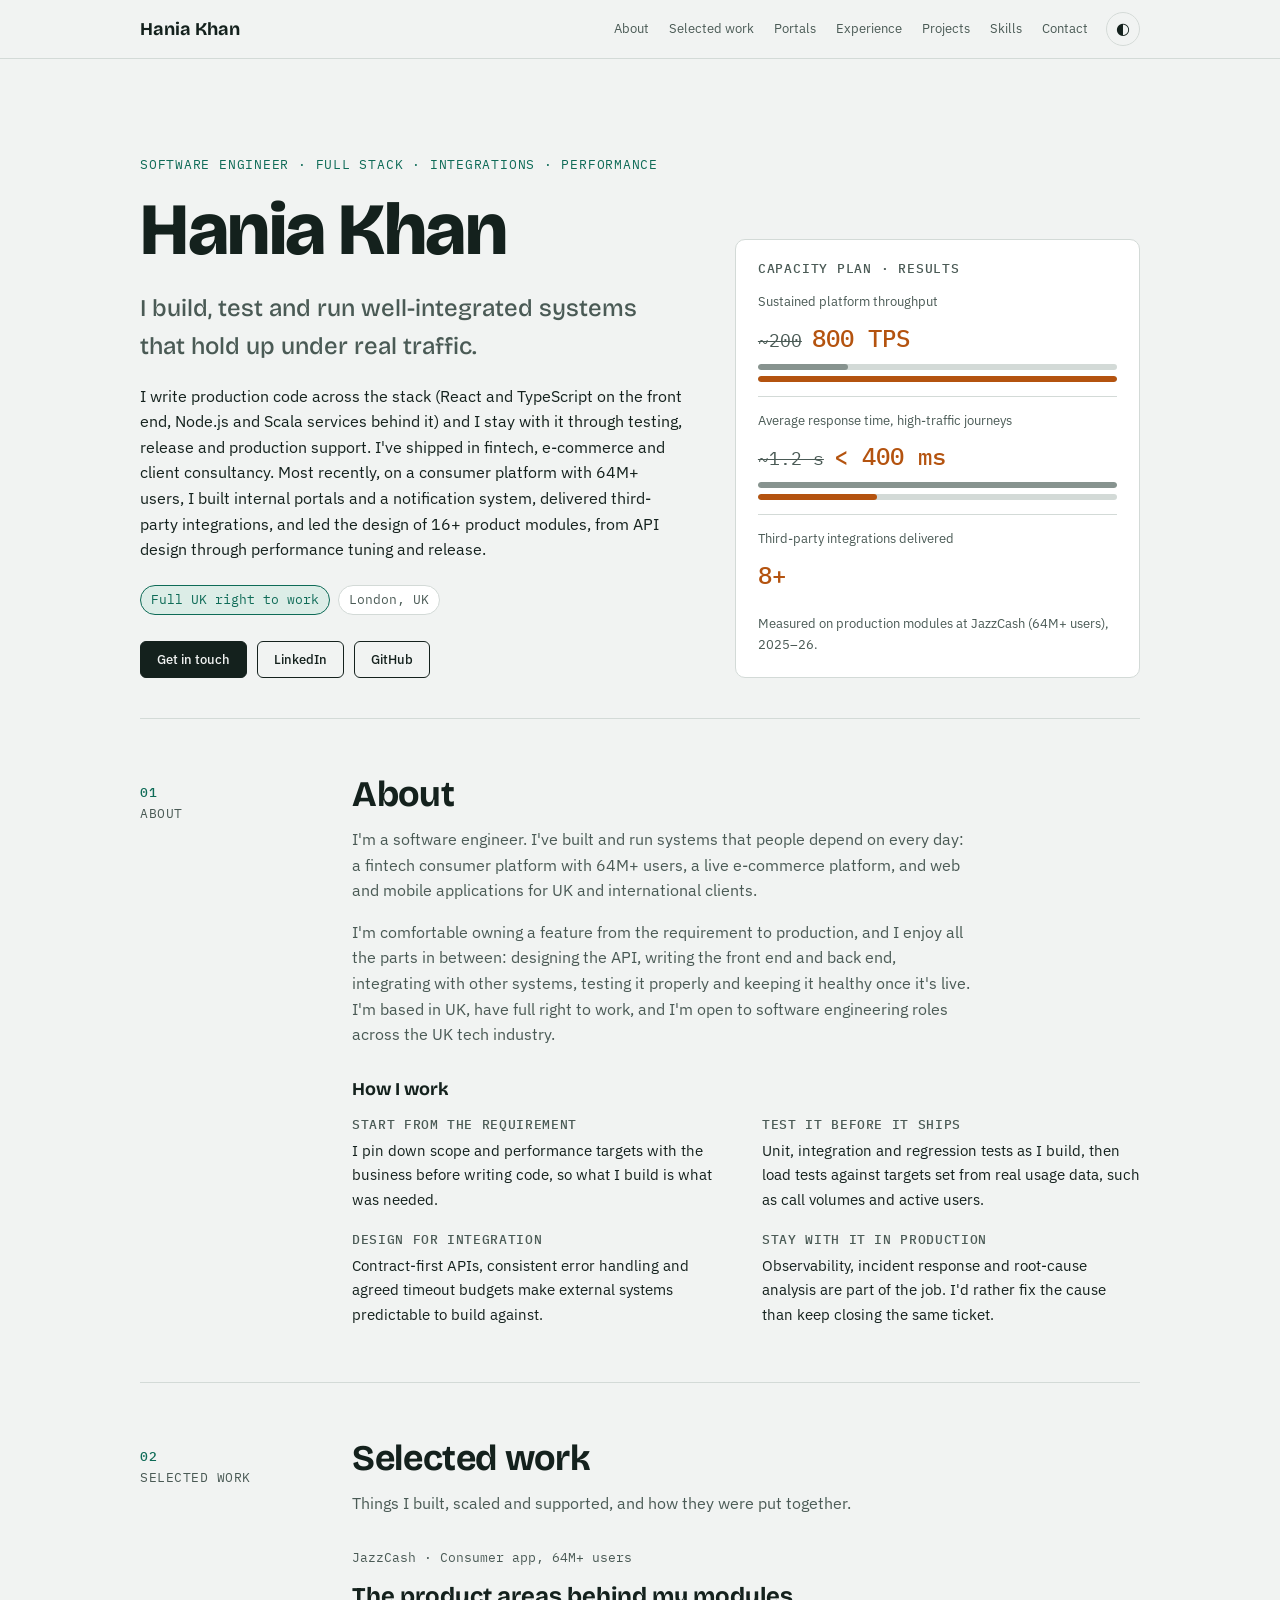
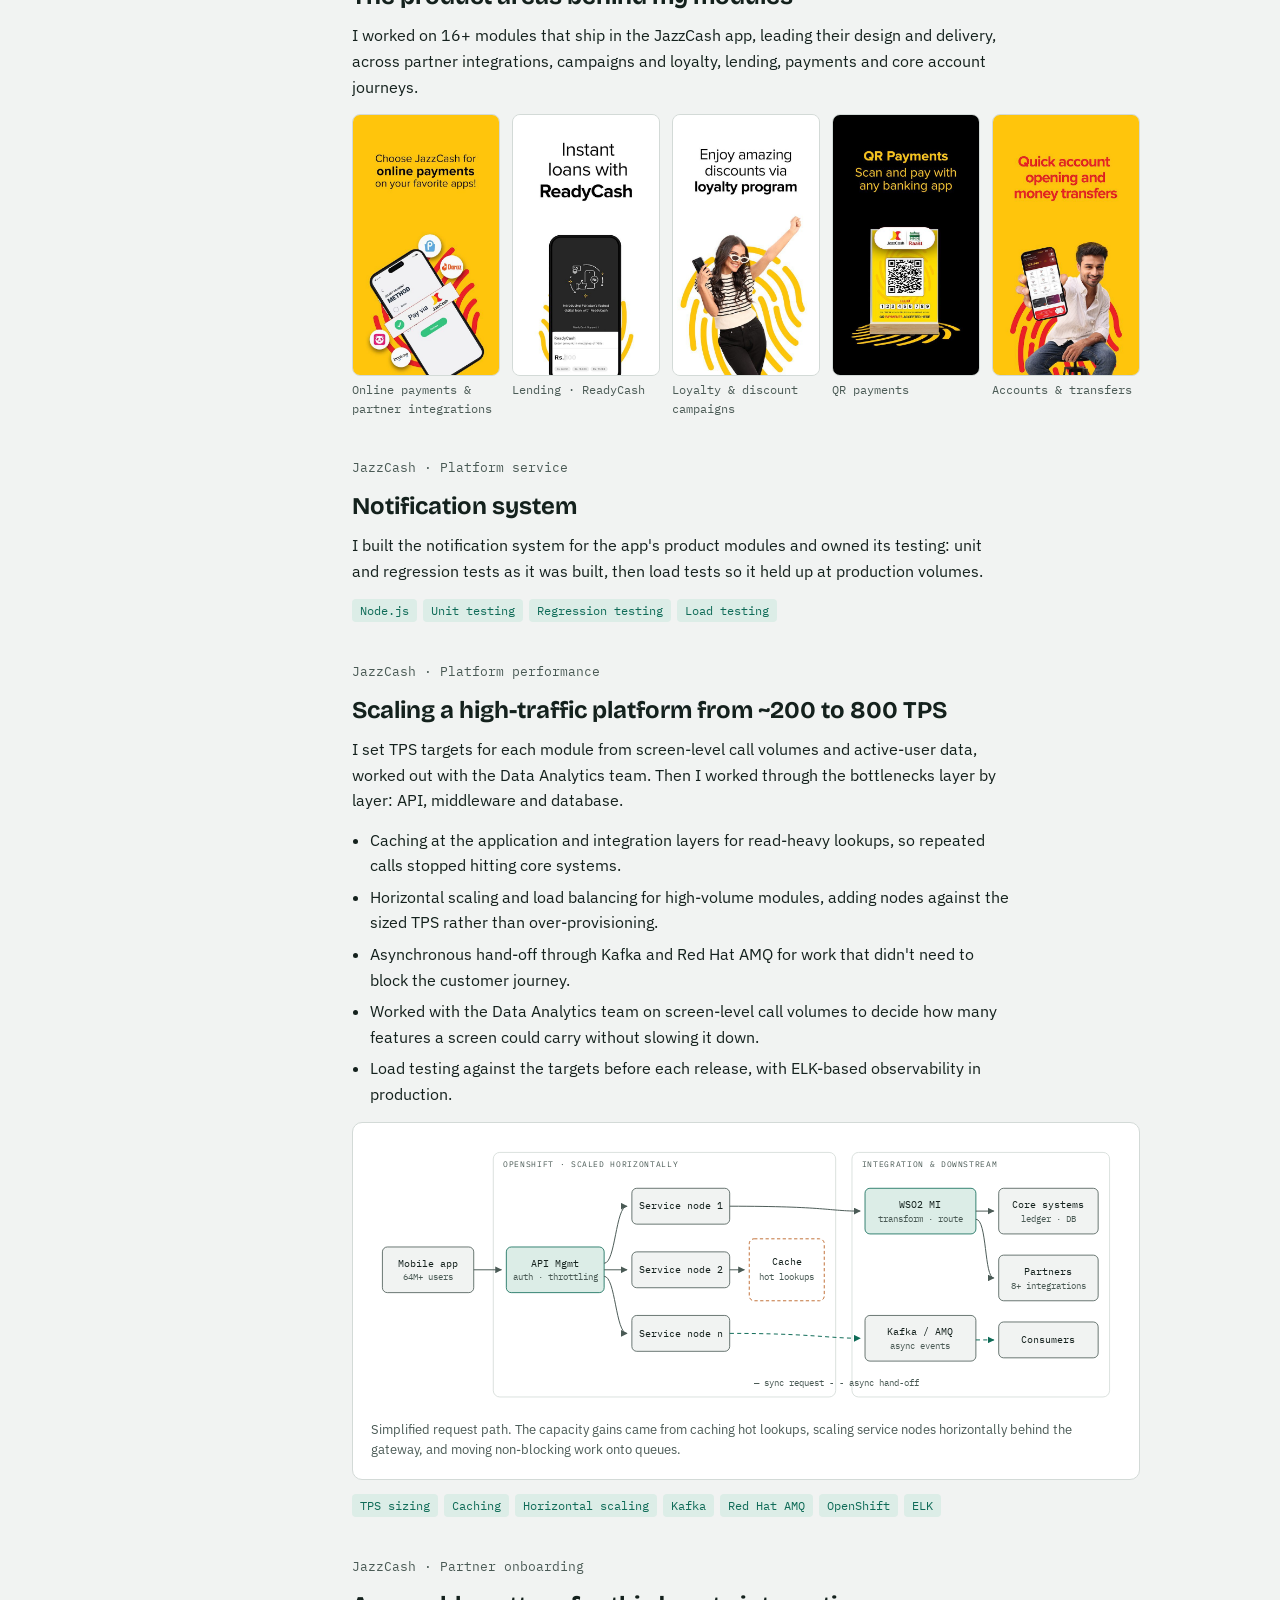
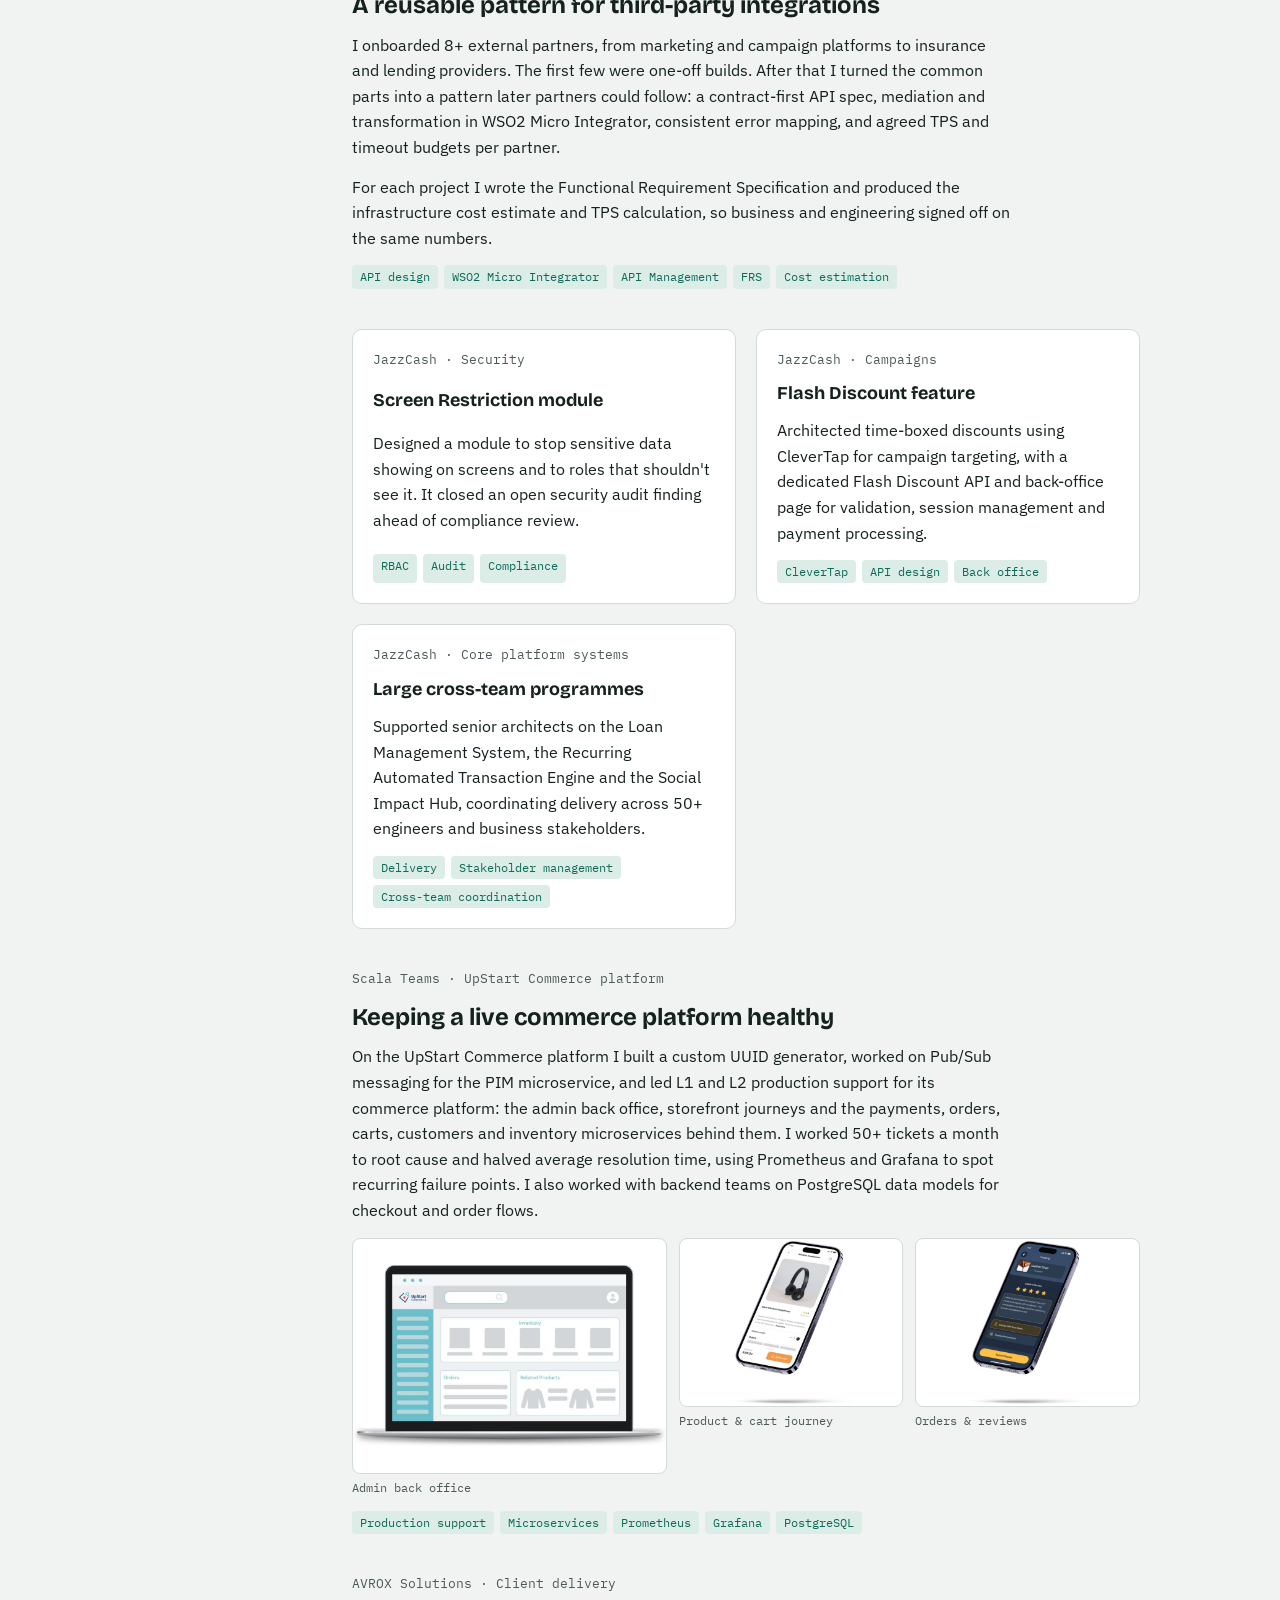
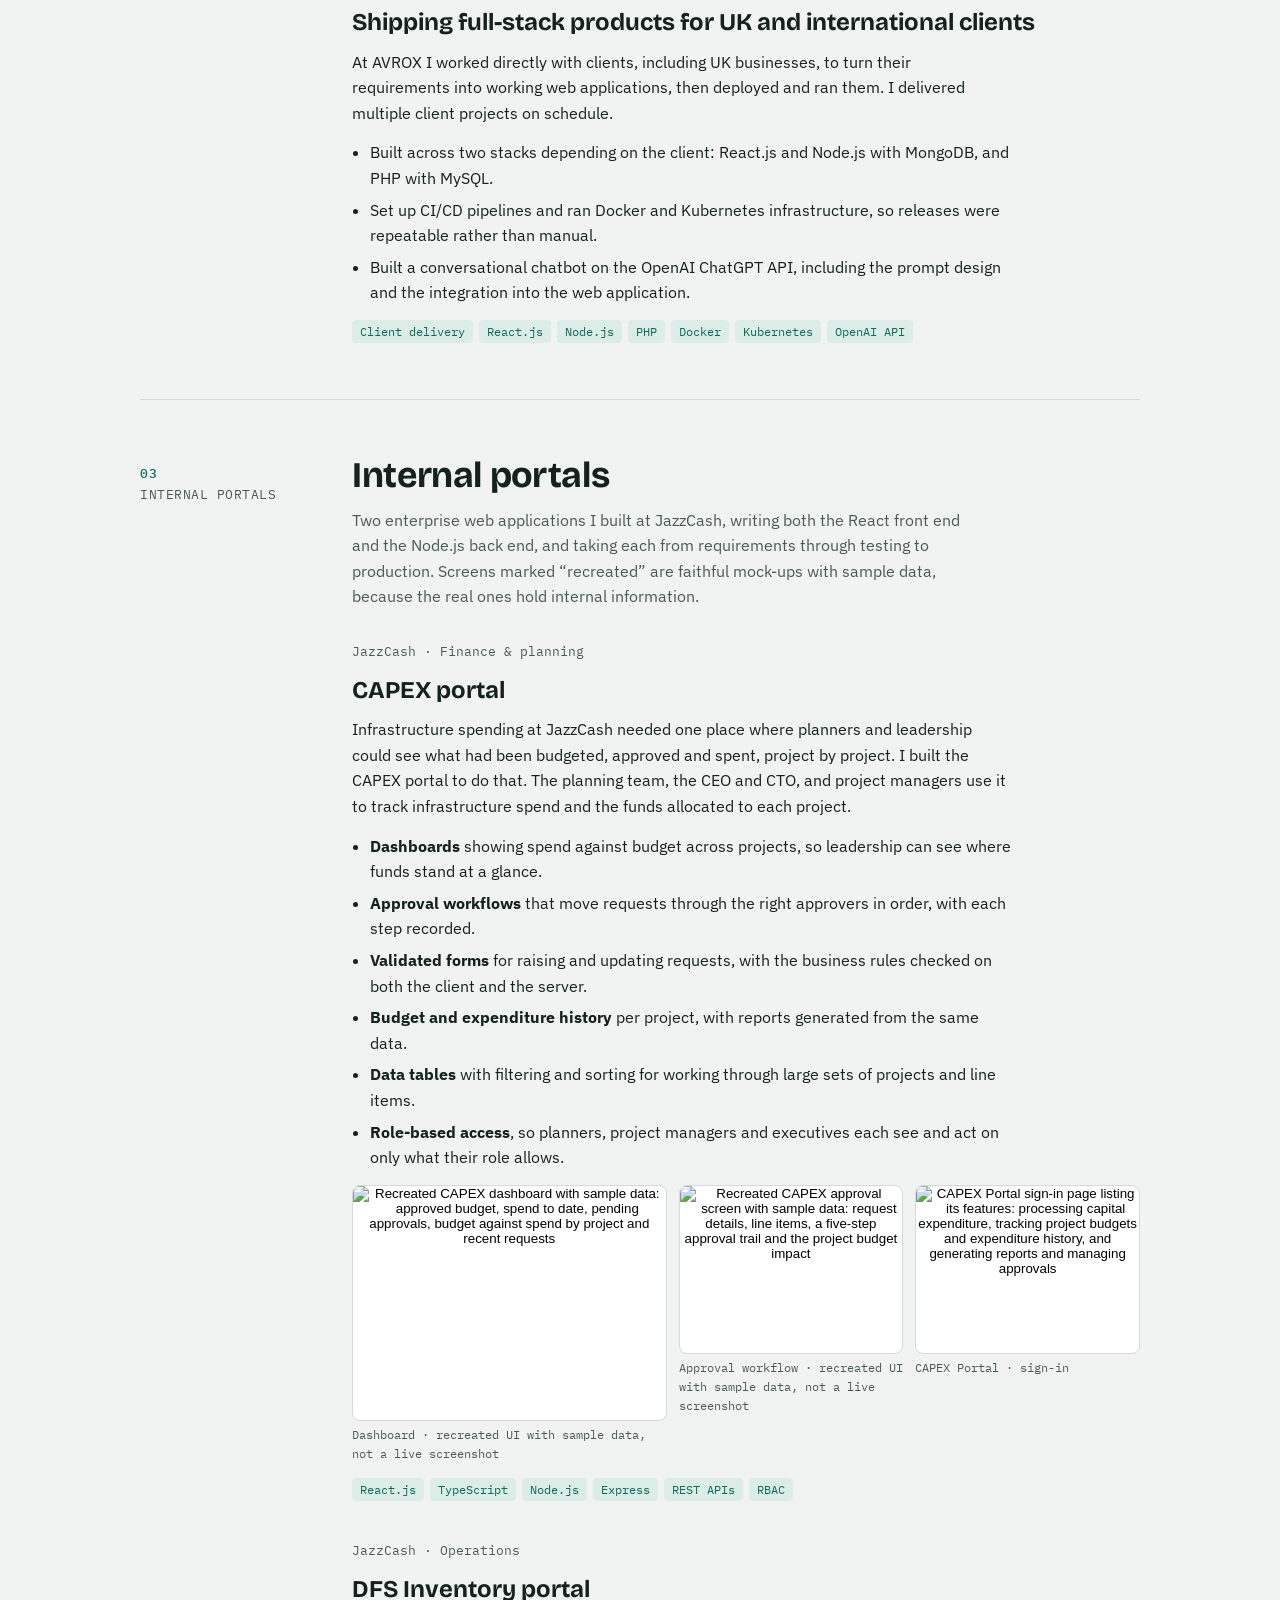
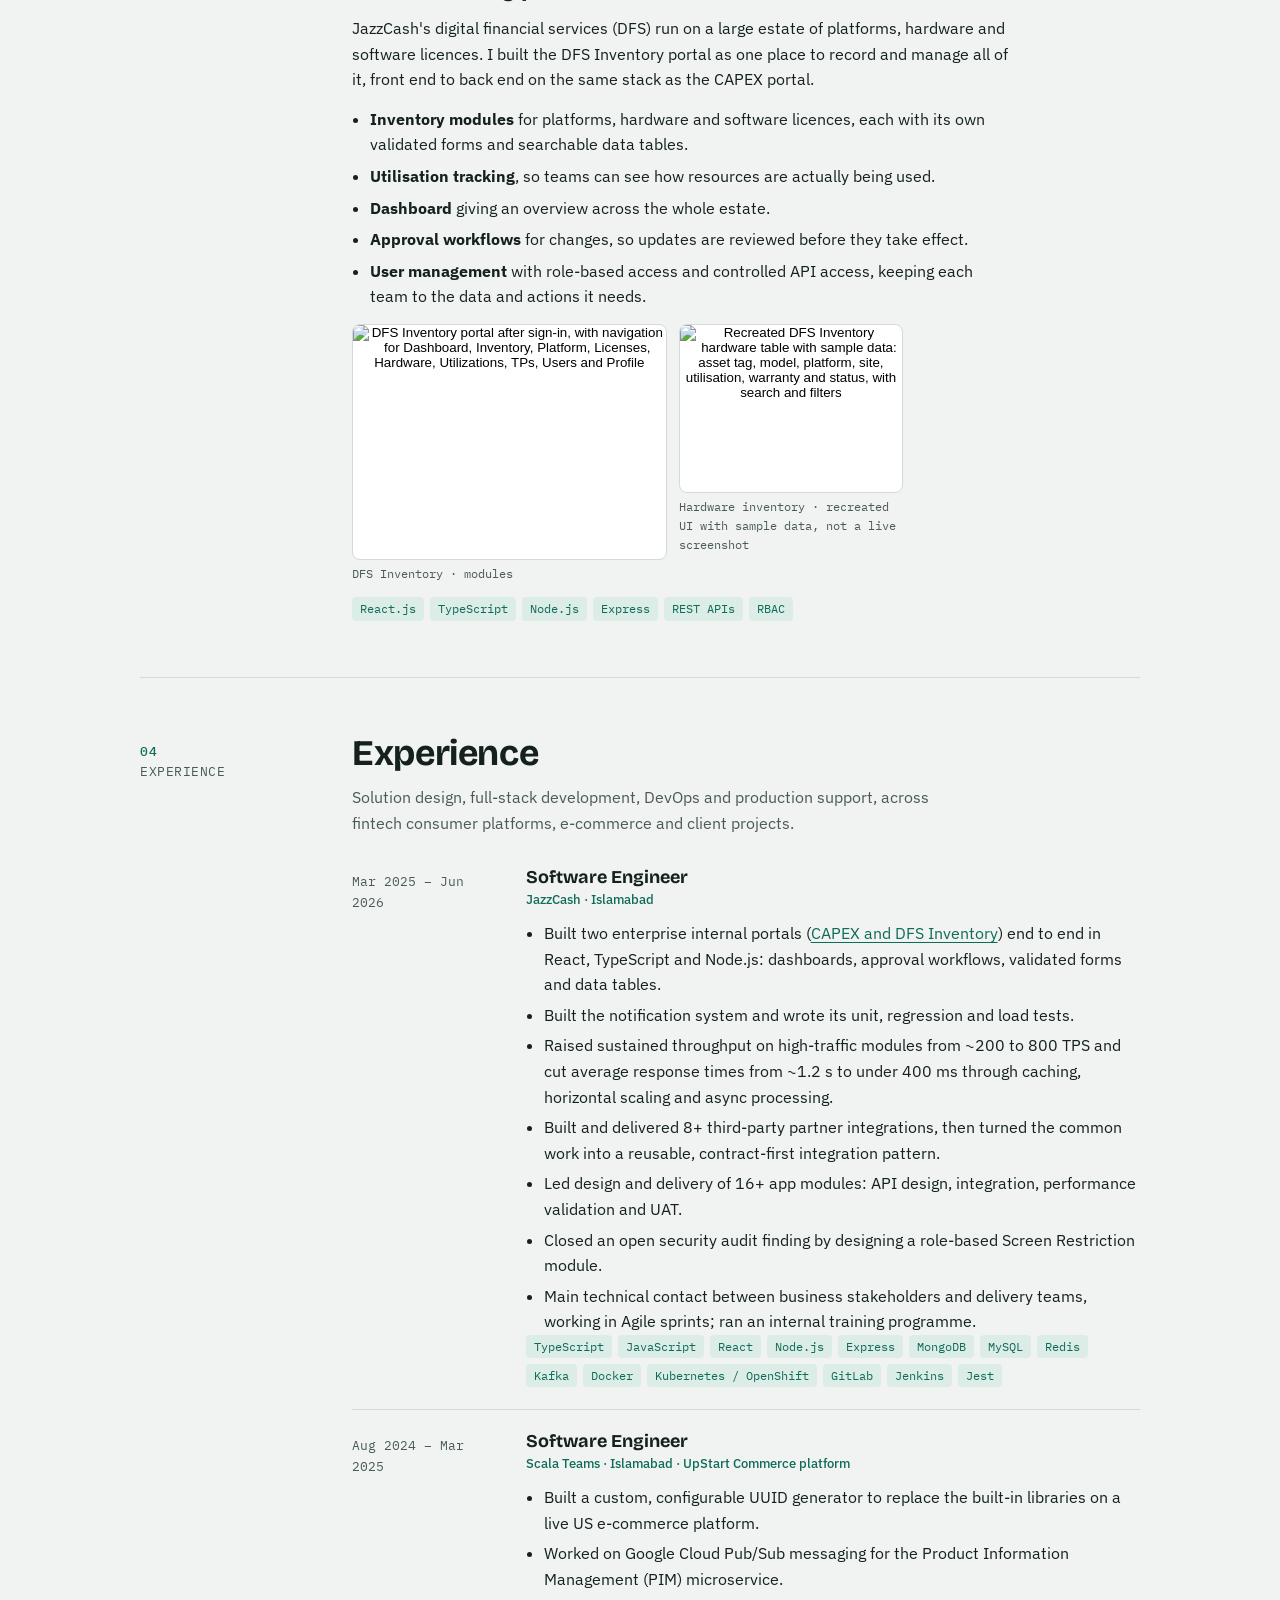
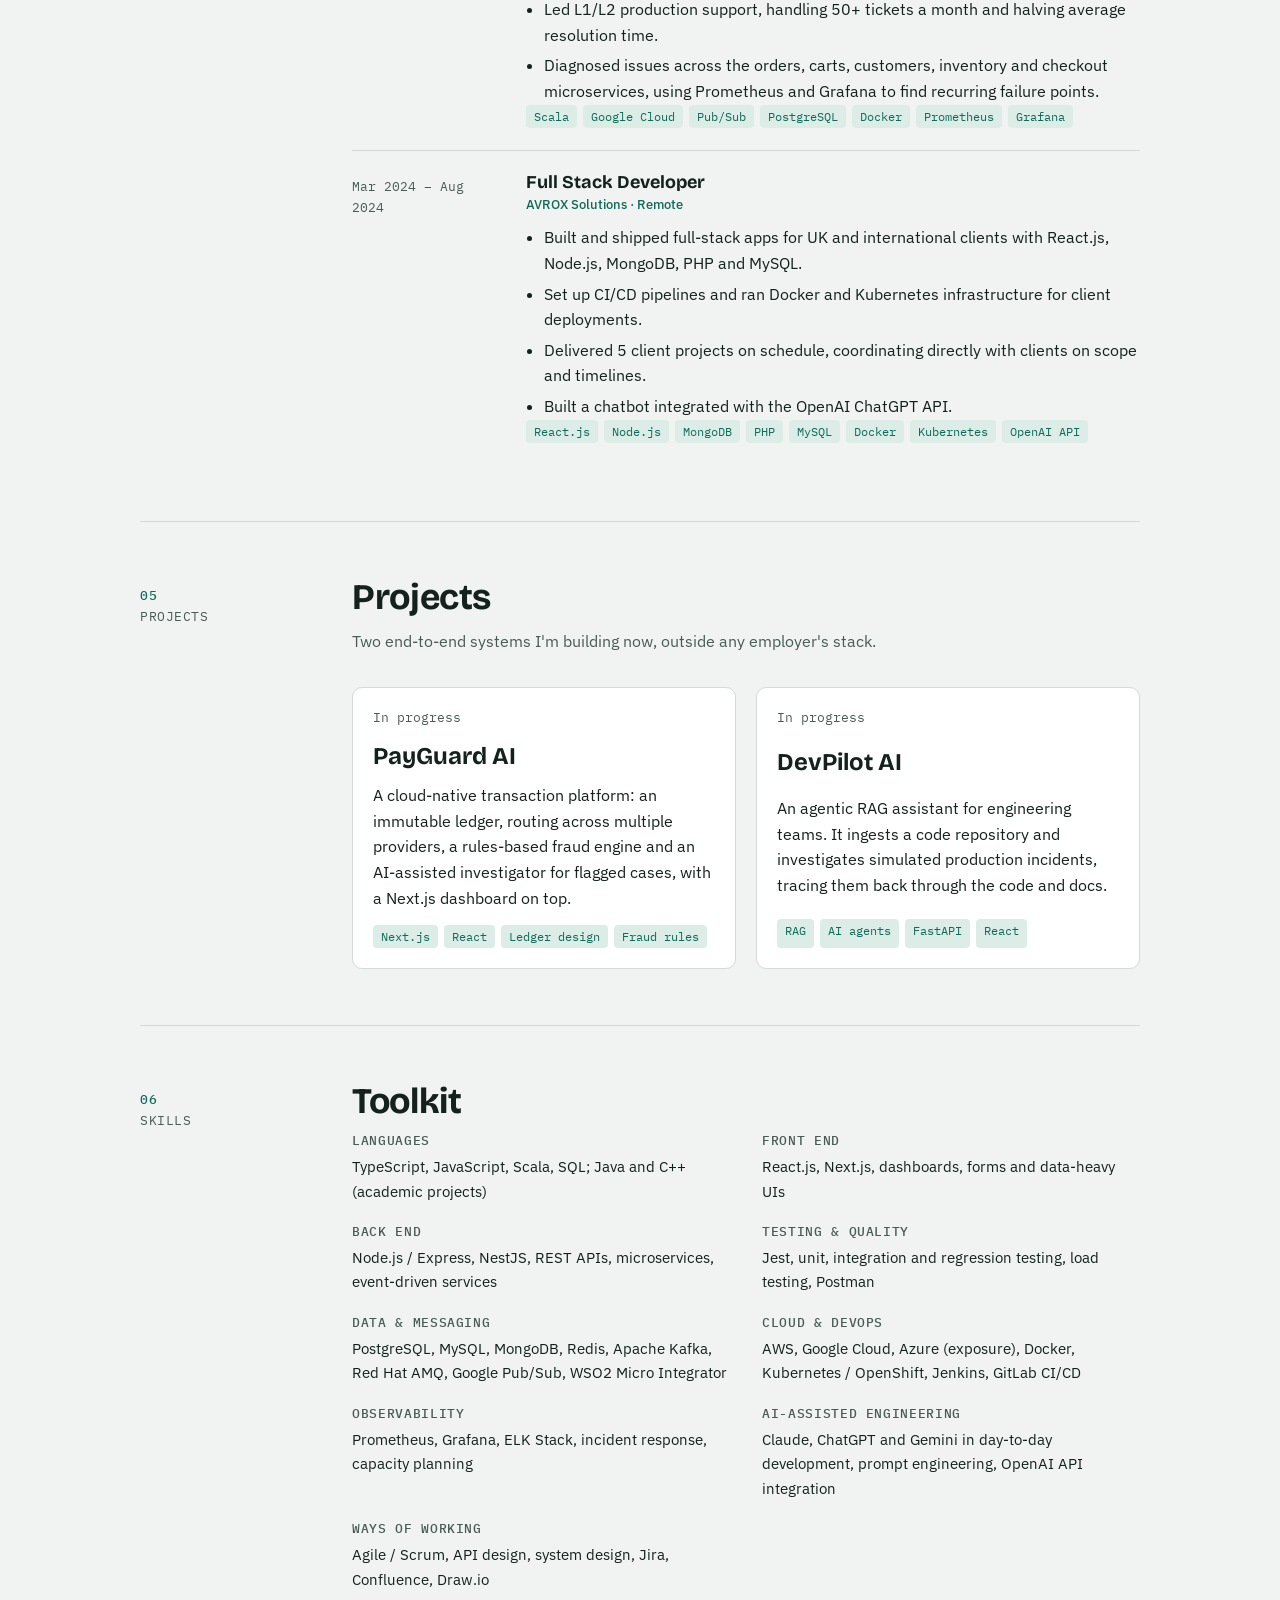
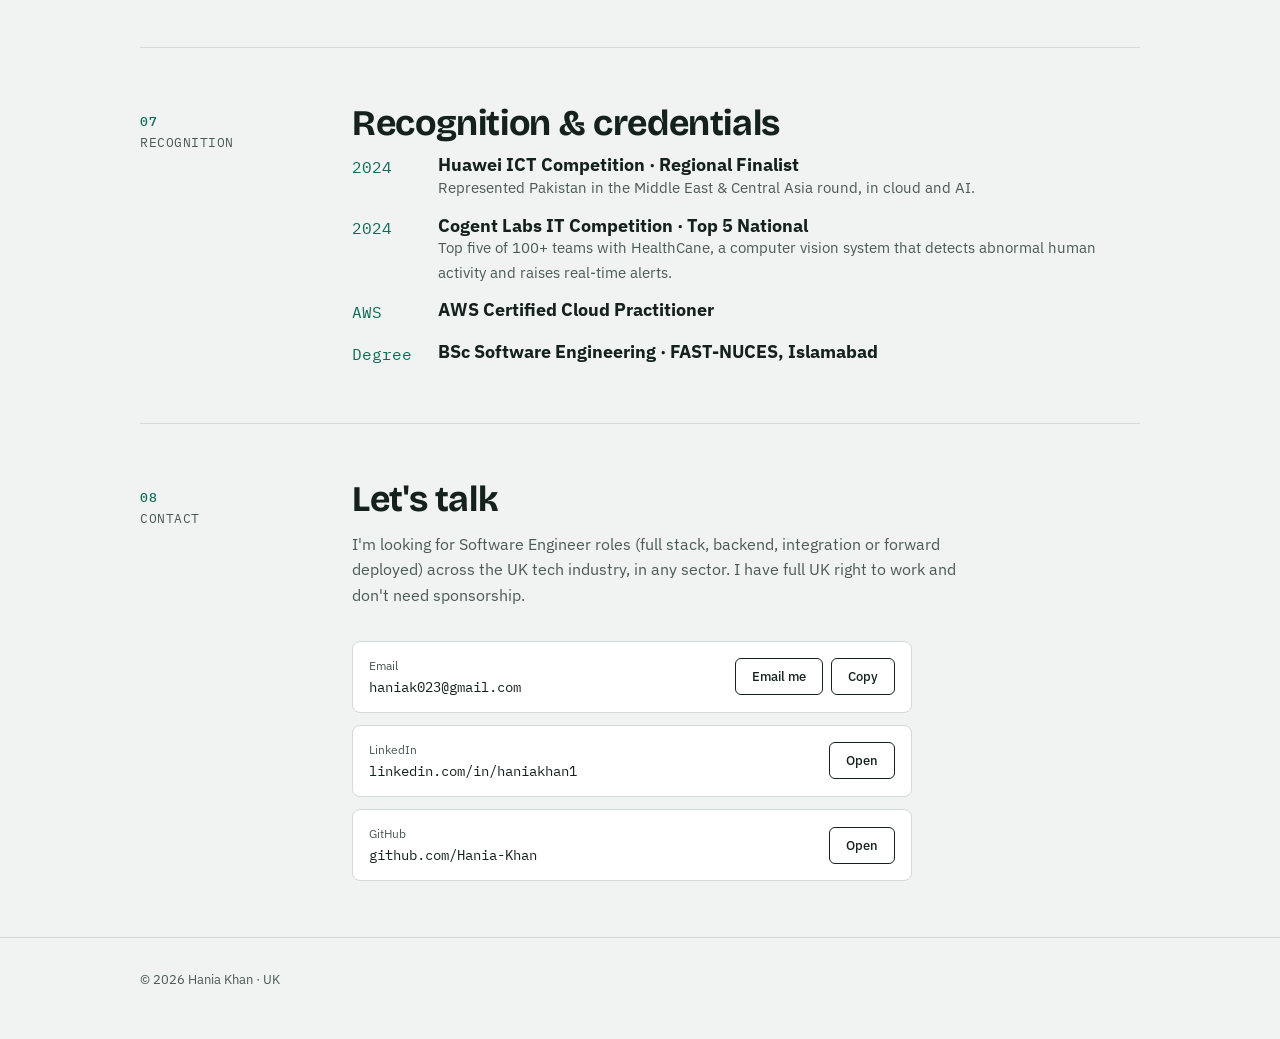
==== commit 52b036d5: "Update index.html" ====
--- a/index.html
+++ b/index.html
@@ -35,6 +35,7 @@
     <ul>
       <li><a href="#about">About</a></li>
       <li><a href="#work">Selected work</a></li>
+      <li><a href="#portals">Portals</a></li>
       <li><a href="#experience">Experience</a></li>
       <li><a href="#projects">Projects</a></li>
       <li><a href="#skills">Skills</a></li>
@@ -55,7 +56,7 @@
       <p class="lede">I write production code across the stack (React and TypeScript on the front end, Node.js and Scala services behind it) and I stay with it through testing, release and production support. I've shipped in fintech, e-commerce and client consultancy. Most recently, on a consumer platform with 64M+ users, I built internal portals and a notification system, delivered third-party integrations, and led the design of 16+ product modules, from API design through performance tuning and release.</p>
       <div class="meta">
         <span class="chip ok">Full UK right to work</span>
-        <span class="chip">Luton, UK</span>
+        <span class="chip">London, UK</span>
       </div>
       <div class="cta">
         <a class="btn primary" href="#contact">Get in touch</a>
@@ -94,7 +95,7 @@
     <div>
       <h2>About</h2>
       <p class="intro">I'm a software engineer. I've built and run systems that people depend on every day: a fintech consumer platform with 64M+ users, a live e-commerce platform, and web and mobile applications for UK and international clients.</p>
-      <p class="intro">I'm comfortable owning a feature from the requirement to production, and I enjoy all the parts in between: designing the API, writing the front end and back end, integrating with other systems, testing it properly and keeping it healthy once it's live. I'm based in Luton, have full UK right to work, and I'm open to software engineering roles across the UK tech industry.</p>
+      <p class="intro">I'm comfortable owning a feature from the requirement to production, and I enjoy all the parts in between: designing the API, writing the front end and back end, integrating with other systems, testing it properly and keeping it healthy once it's live. I'm based in UK, have full right to work, and I'm open to software engineering roles across the UK tech industry.</p>
       <h3 class="subhead">How I work</h3>
       <div class="skills">
         <div><h3>Start from the requirement</h3><p>I pin down scope and performance targets with the business before writing code, so what I build is what was needed.</p></div>
@@ -128,18 +129,6 @@
       </article>
 
       <div class="cases">
-        <article class="case">
-          <p class="ctx">JazzCash · Internal tools</p>
-          <h3>Building the CAPEX &amp; DFS Inventory portals, front end to back end</h3>
-          <p>I built two enterprise portals myself, writing both the React front end and the Node.js back end. The CAPEX portal is how the planning team, the CEO and CTO, and project managers track infrastructure spend and funds per project.</p>
-          <ul>
-            <li>Dashboards, multi-step approval workflows, validated forms and data tables over fairly complex business rules.</li>
-            <li>Role-based access and controlled API access, so each role sees and approves only what it should.</li>
-            <li>Taken from requirements through testing to production deployment.</li>
-          </ul>
-          <div class="tags"><span class="tag">React.js</span><span class="tag">TypeScript</span><span class="tag">Node.js</span><span class="tag">Express</span><span class="tag">REST</span><span class="tag">RBAC</span></div>
-        </article>
-
         <article class="case">
           <p class="ctx">JazzCash · Platform service</p>
           <h3>Notification system</h3>
@@ -279,9 +268,57 @@
     </div>
   </section>
 
+  <!-- PORTALS -->
+  <section class="block" id="portals">
+    <div class="slabel"><b>03</b>Internal portals</div>
+    <div>
+      <h2>Internal portals</h2>
+      <p class="intro">Two enterprise web applications I built at JazzCash, writing both the React front end and the Node.js back end, and taking each from requirements through testing to production. Screens marked “recreated” are faithful mock-ups with sample data, because the real ones hold internal information.</p>
+      <div class="cases">
+        <article class="case">
+          <p class="ctx">JazzCash · Finance &amp; planning</p>
+          <h3>CAPEX portal</h3>
+          <p>Infrastructure spending at JazzCash needed one place where planners and leadership could see what had been budgeted, approved and spent, project by project. I built the CAPEX portal to do that. The planning team, the CEO and CTO, and project managers use it to track infrastructure spend and the funds allocated to each project.</p>
+          <ul>
+            <li><strong>Dashboards</strong> showing spend against budget across projects, so leadership can see where funds stand at a glance.</li>
+            <li><strong>Approval workflows</strong> that move requests through the right approvers in order, with each step recorded.</li>
+            <li><strong>Validated forms</strong> for raising and updating requests, with the business rules checked on both the client and the server.</li>
+            <li><strong>Budget and expenditure history</strong> per project, with reports generated from the same data.</li>
+            <li><strong>Data tables</strong> with filtering and sorting for working through large sets of projects and line items.</li>
+            <li><strong>Role-based access</strong>, so planners, project managers and executives each see and act on only what their role allows.</li>
+          </ul>
+          <div class="shots mock">
+            <div><button class="shot" type="button"><img src="assets/img/capex-dashboard.jpg" alt="Recreated CAPEX dashboard with sample data: approved budget, spend to date, pending approvals, budget against spend by project and recent requests" loading="lazy" width="1400" height="590"></button><p class="shot-cap">Dashboard · recreated UI with sample data, not a live screenshot</p></div>
+            <div><button class="shot" type="button"><img src="assets/img/capex-approval.jpg" alt="Recreated CAPEX approval screen with sample data: request details, line items, a five-step approval trail and the project budget impact" loading="lazy" width="1400" height="660"></button><p class="shot-cap">Approval workflow · recreated UI with sample data, not a live screenshot</p></div>
+            <div><button class="shot" type="button"><img src="assets/img/capex-login.jpg" alt="CAPEX Portal sign-in page listing its features: processing capital expenditure, tracking project budgets and expenditure history, and generating reports and managing approvals" loading="lazy" width="1400" height="672"></button><p class="shot-cap">CAPEX Portal · sign-in</p></div>
+          </div>
+          <div class="tags"><span class="tag">React.js</span><span class="tag">TypeScript</span><span class="tag">Node.js</span><span class="tag">Express</span><span class="tag">REST APIs</span><span class="tag">RBAC</span></div>
+        </article>
+
+        <article class="case">
+          <p class="ctx">JazzCash · Operations</p>
+          <h3>DFS Inventory portal</h3>
+          <p>JazzCash's digital financial services (DFS) run on a large estate of platforms, hardware and software licences. I built the DFS Inventory portal as one place to record and manage all of it, front end to back end on the same stack as the CAPEX portal.</p>
+          <ul>
+            <li><strong>Inventory modules</strong> for platforms, hardware and software licences, each with its own validated forms and searchable data tables.</li>
+            <li><strong>Utilisation tracking</strong>, so teams can see how resources are actually being used.</li>
+            <li><strong>Dashboard</strong> giving an overview across the whole estate.</li>
+            <li><strong>Approval workflows</strong> for changes, so updates are reviewed before they take effect.</li>
+            <li><strong>User management</strong> with role-based access and controlled API access, keeping each team to the data and actions it needs.</li>
+          </ul>
+          <div class="shots mock">
+            <div><button class="shot" type="button"><img src="assets/img/dfs-dashboard.jpg" alt="DFS Inventory portal after sign-in, with navigation for Dashboard, Inventory, Platform, Licenses, Hardware, Utilizations, TPs, Users and Profile" loading="lazy" width="1168" height="571"></button><p class="shot-cap">DFS Inventory · modules</p></div>
+            <div><button class="shot" type="button"><img src="assets/img/dfs-hardware.jpg" alt="Recreated DFS Inventory hardware table with sample data: asset tag, model, platform, site, utilisation, warranty and status, with search and filters" loading="lazy" width="1400" height="650"></button><p class="shot-cap">Hardware inventory · recreated UI with sample data, not a live screenshot</p></div>
+          </div>
+          <div class="tags"><span class="tag">React.js</span><span class="tag">TypeScript</span><span class="tag">Node.js</span><span class="tag">Express</span><span class="tag">REST APIs</span><span class="tag">RBAC</span></div>
+        </article>
+      </div>
+    </div>
+  </section>
+
   <!-- EXPERIENCE -->
   <section class="block" id="experience">
-    <div class="slabel"><b>03</b>Experience</div>
+    <div class="slabel"><b>04</b>Experience</div>
     <div>
       <h2>Experience</h2>
       <p class="intro">Solution design, full-stack development, DevOps and production support, across fintech consumer platforms, e-commerce and client projects.</p>
@@ -292,7 +329,7 @@
             <h3>Software Engineer</h3>
             <p class="org">JazzCash · Islamabad</p>
             <ul>
-              <li>Built two enterprise internal portals (CAPEX and DFS Inventory) end to end in React, TypeScript and Node.js: dashboards, approval workflows, validated forms and data tables.</li>
+              <li>Built two enterprise internal portals (<a href="#portals">CAPEX and DFS Inventory</a>) end to end in React, TypeScript and Node.js: dashboards, approval workflows, validated forms and data tables.</li>
               <li>Built the notification system and wrote its unit, regression and load tests.</li>
               <li>Raised sustained throughput on high-traffic modules from ~200 to 800 TPS and cut average response times from ~1.2 s to under 400 ms through caching, horizontal scaling and async processing.</li>
               <li>Built and delivered 8+ third-party partner integrations, then turned the common work into a reusable, contract-first integration pattern.</li>
@@ -337,7 +374,7 @@
 
   <!-- PROJECTS -->
   <section class="block" id="projects">
-    <div class="slabel"><b>04</b>Projects</div>
+    <div class="slabel"><b>05</b>Projects</div>
     <div>
       <h2>Projects</h2>
       <p class="intro">Two end-to-end systems I'm building now, outside any employer's stack.</p>
@@ -360,7 +397,7 @@
 
   <!-- SKILLS -->
   <section class="block" id="skills">
-    <div class="slabel"><b>05</b>Skills</div>
+    <div class="slabel"><b>06</b>Skills</div>
     <div>
       <h2>Toolkit</h2>
       <div class="skills">
@@ -379,7 +416,7 @@
 
   <!-- RECOGNITION -->
   <section class="block" id="recognition">
-    <div class="slabel"><b>06</b>Recognition</div>
+    <div class="slabel"><b>07</b>Recognition</div>
     <div>
       <h2>Recognition &amp; credentials</h2>
       <div class="awards">
@@ -393,7 +430,7 @@
 
   <!-- CONTACT -->
   <section class="block" id="contact">
-    <div class="slabel"><b>07</b>Contact</div>
+    <div class="slabel"><b>08</b>Contact</div>
     <div>
       <h2>Let's talk</h2>
       <p class="intro">I'm looking for Software Engineer roles (full stack, backend, integration or forward deployed) across the UK tech industry, in any sector. I have full UK right to work and don't need sponsorship.</p>
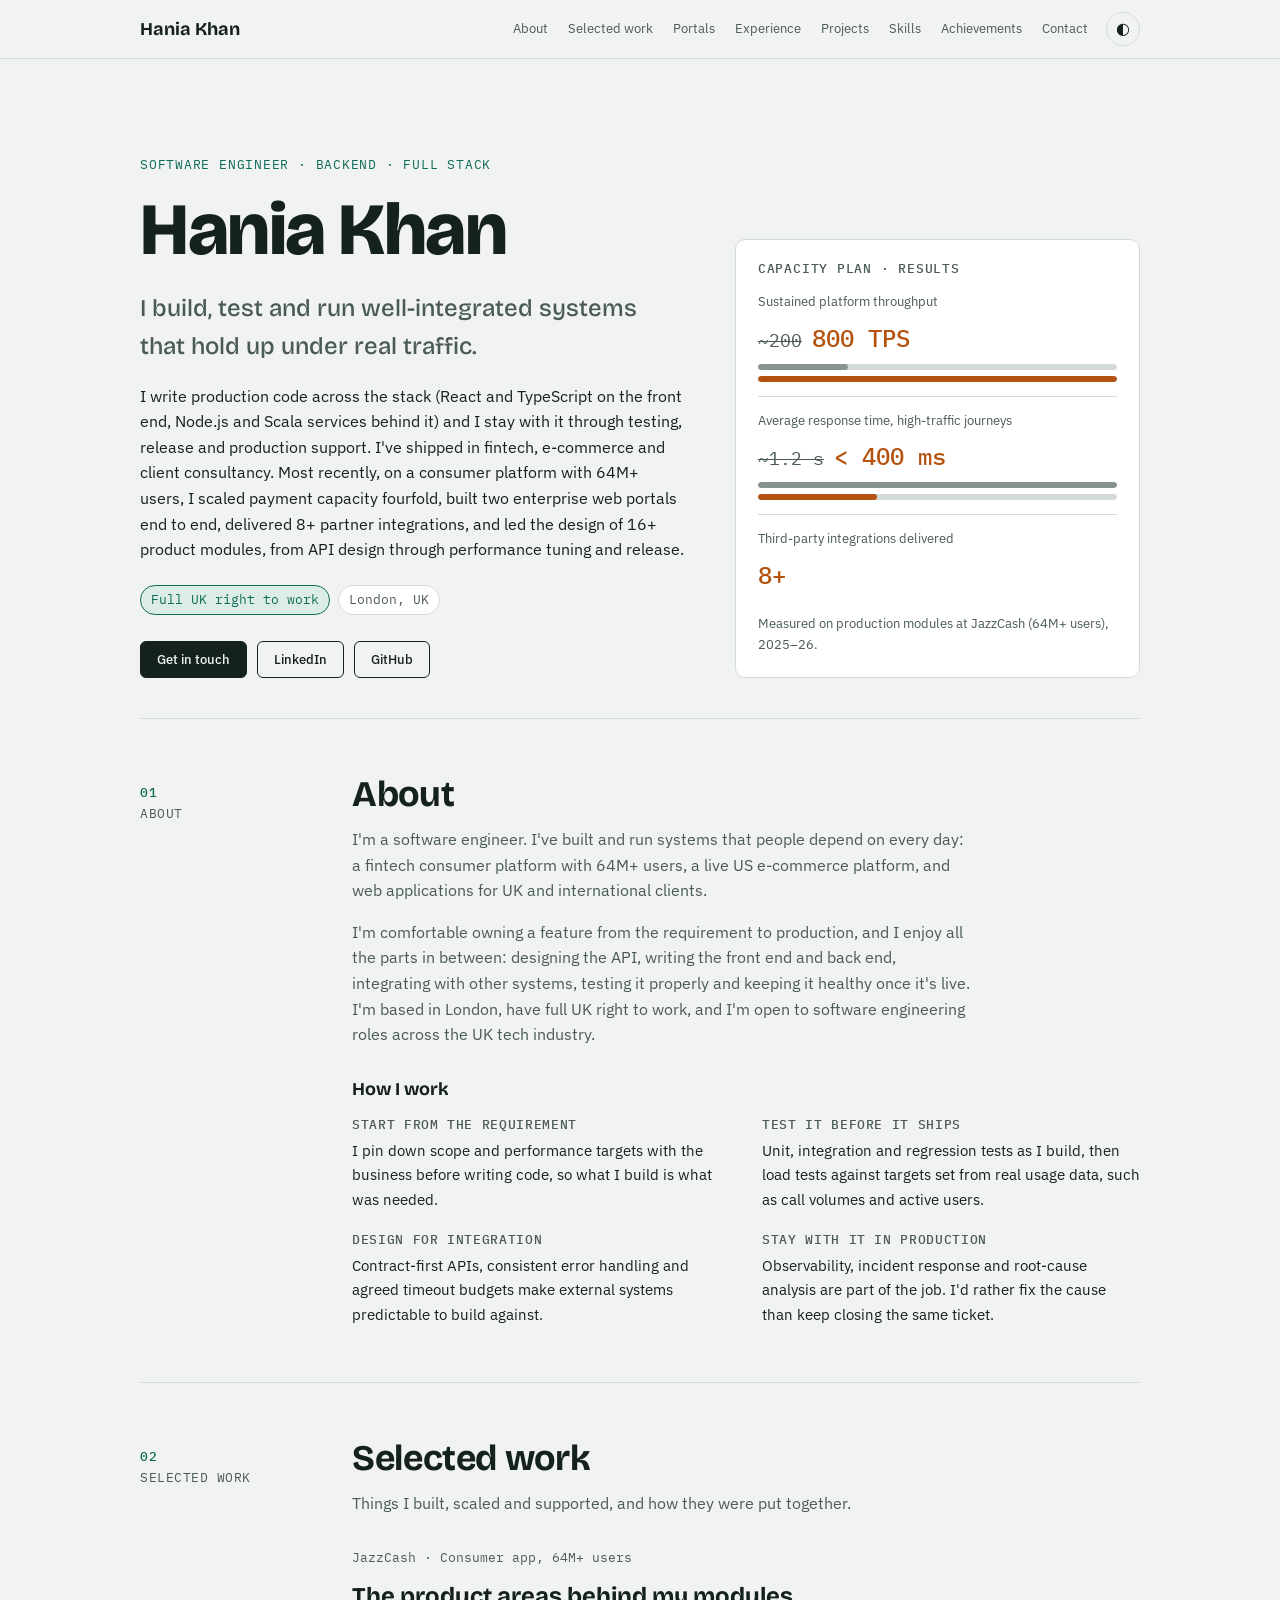
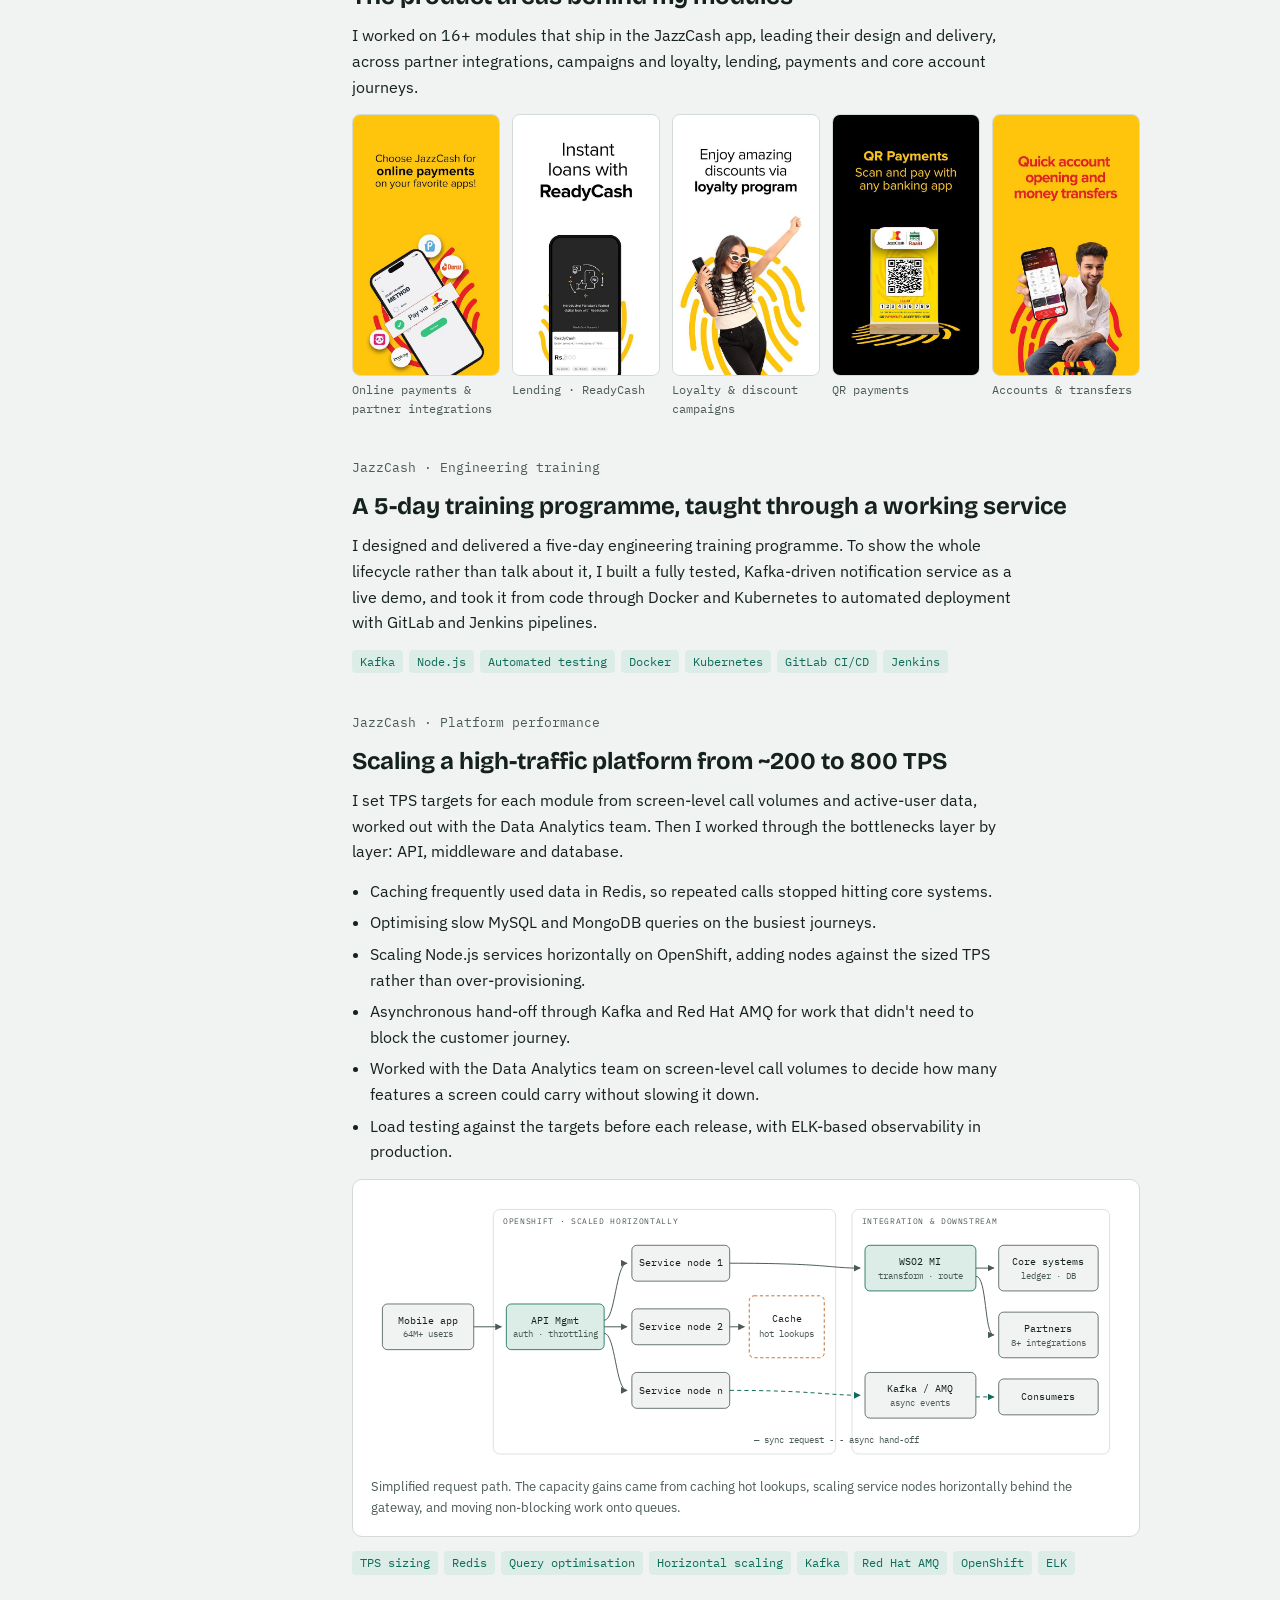
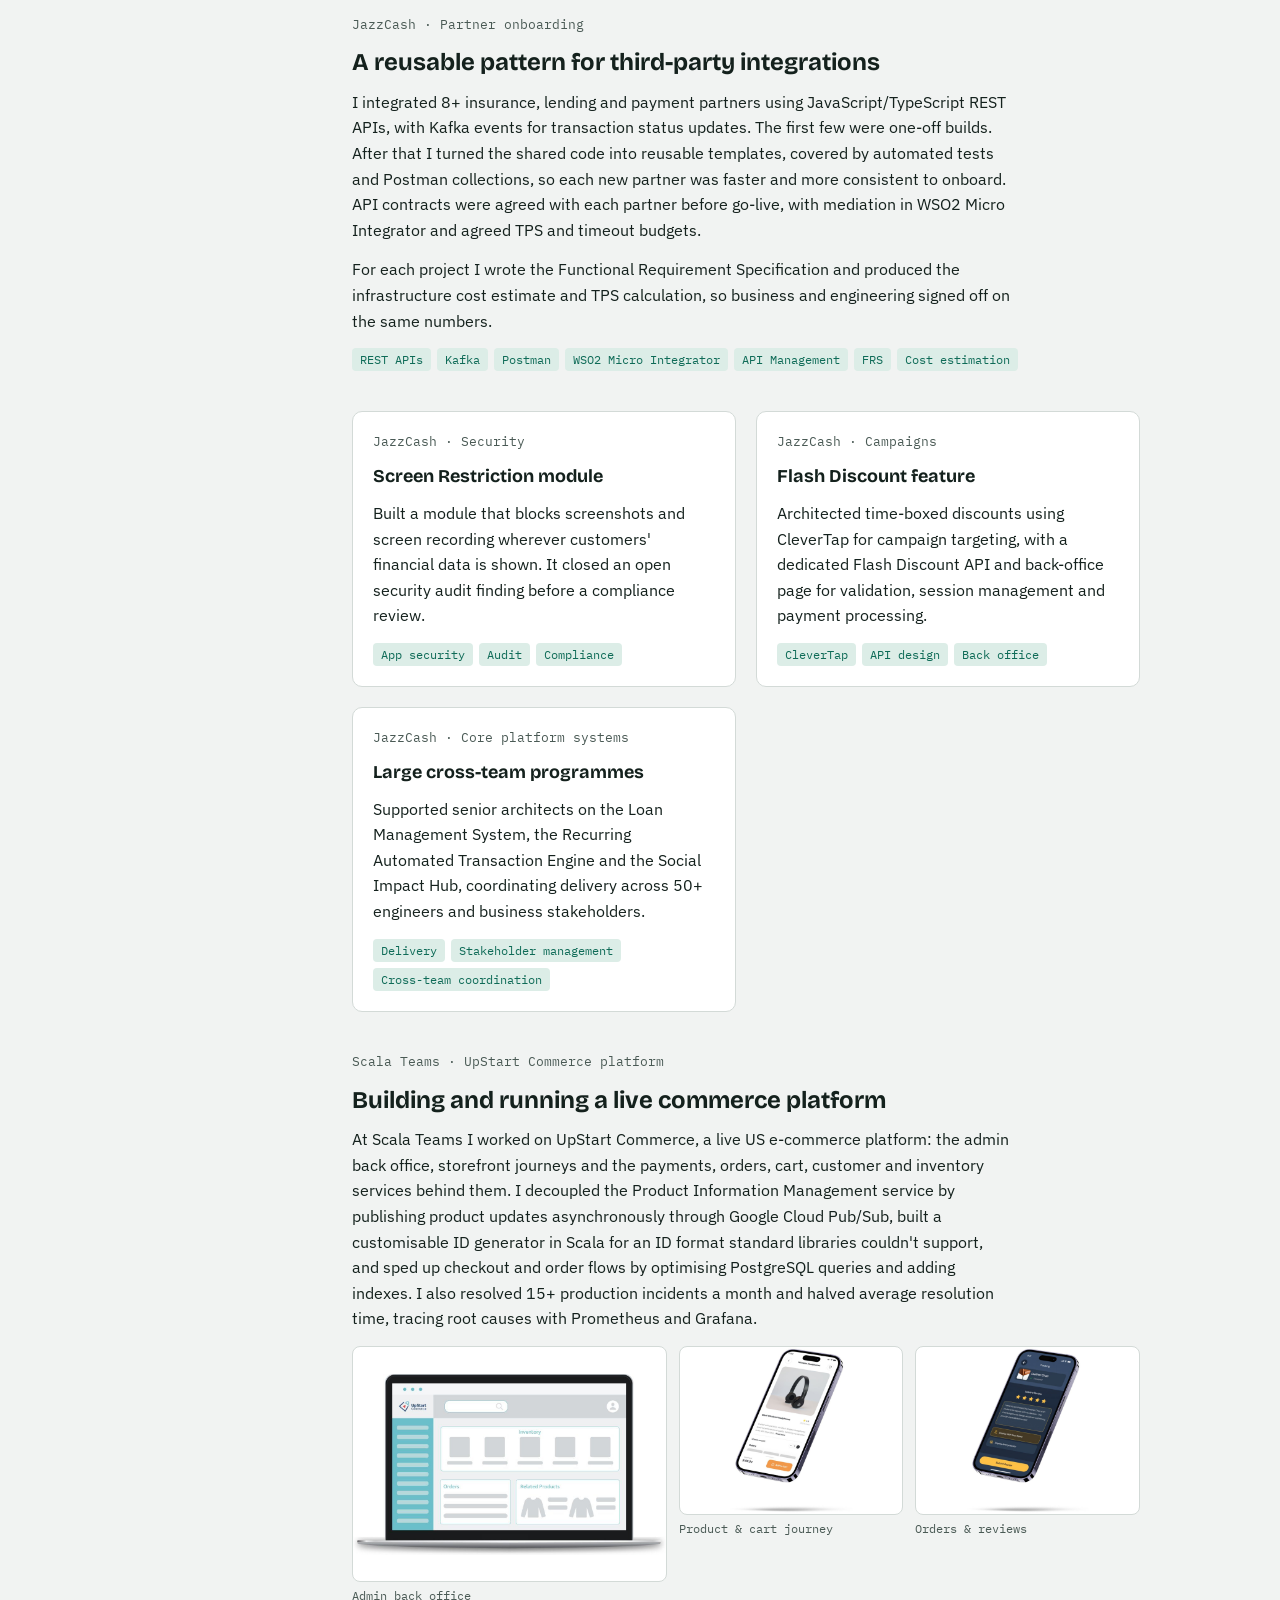
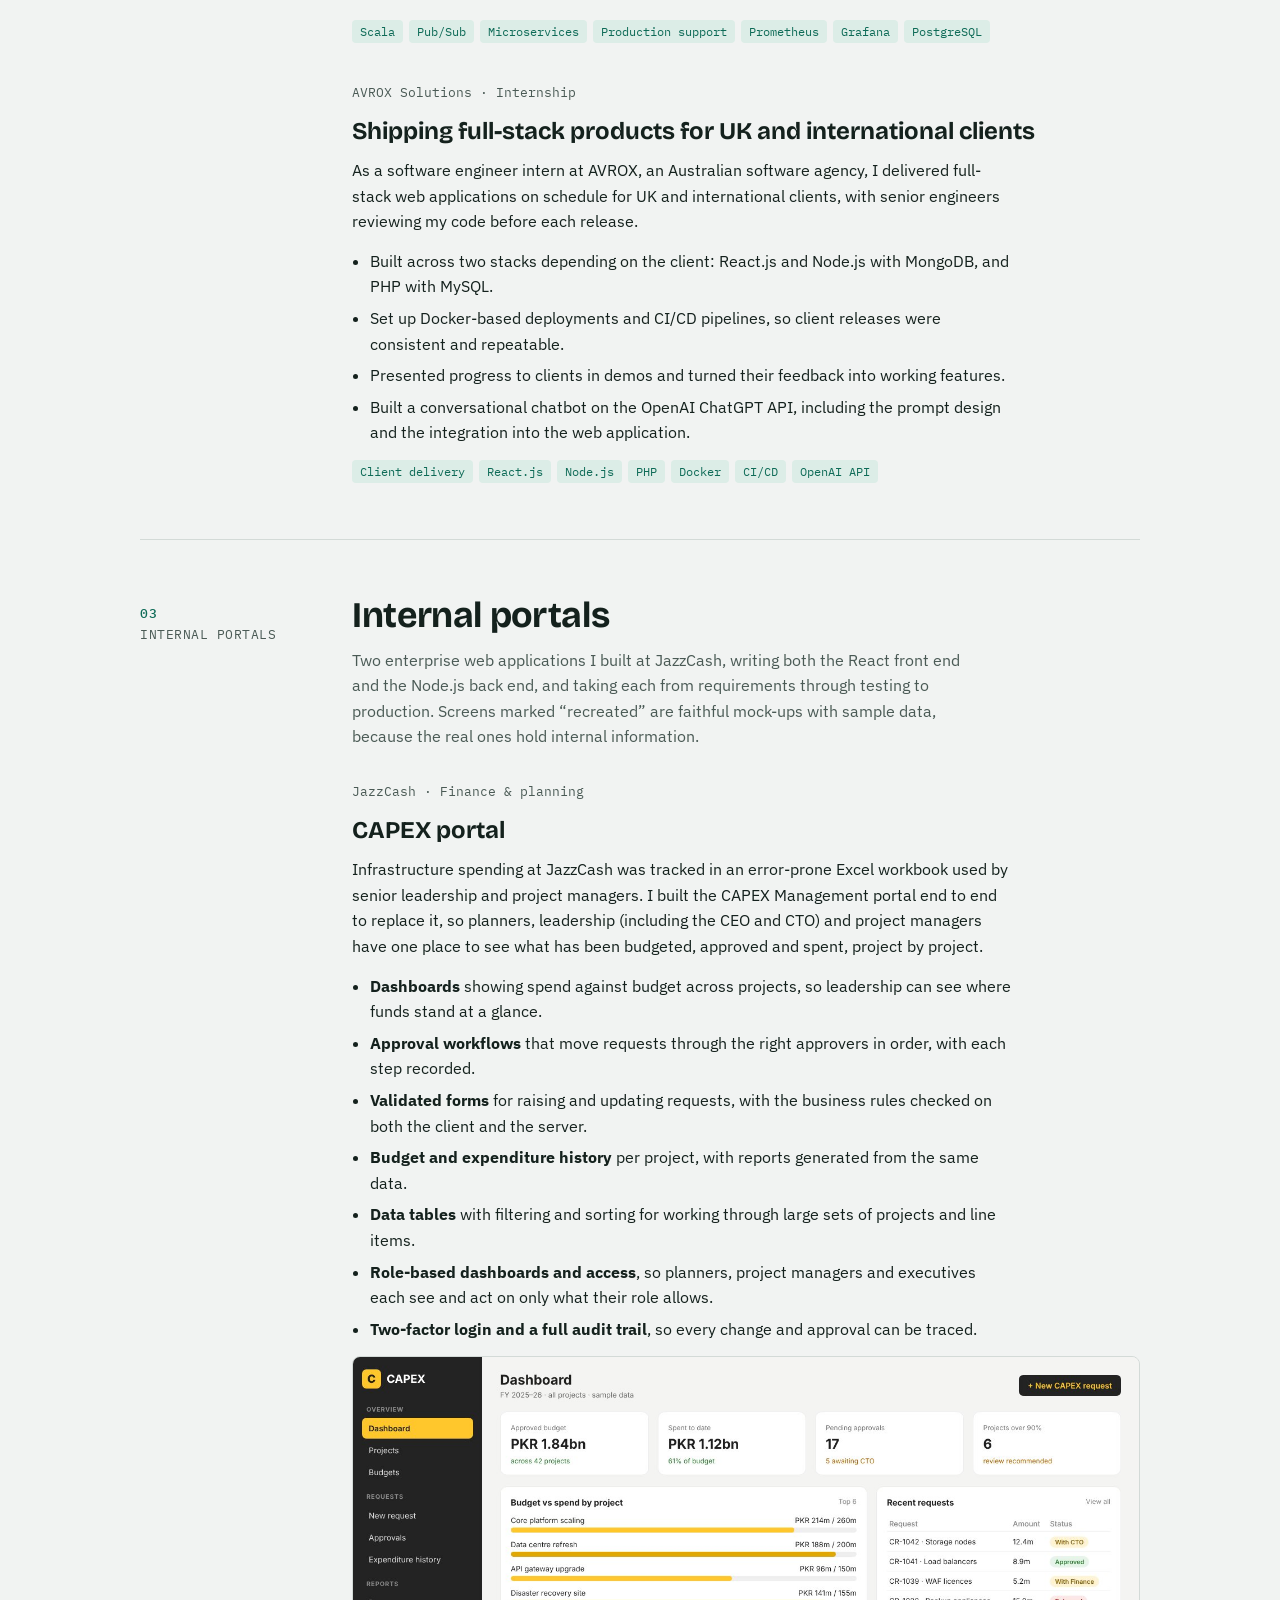
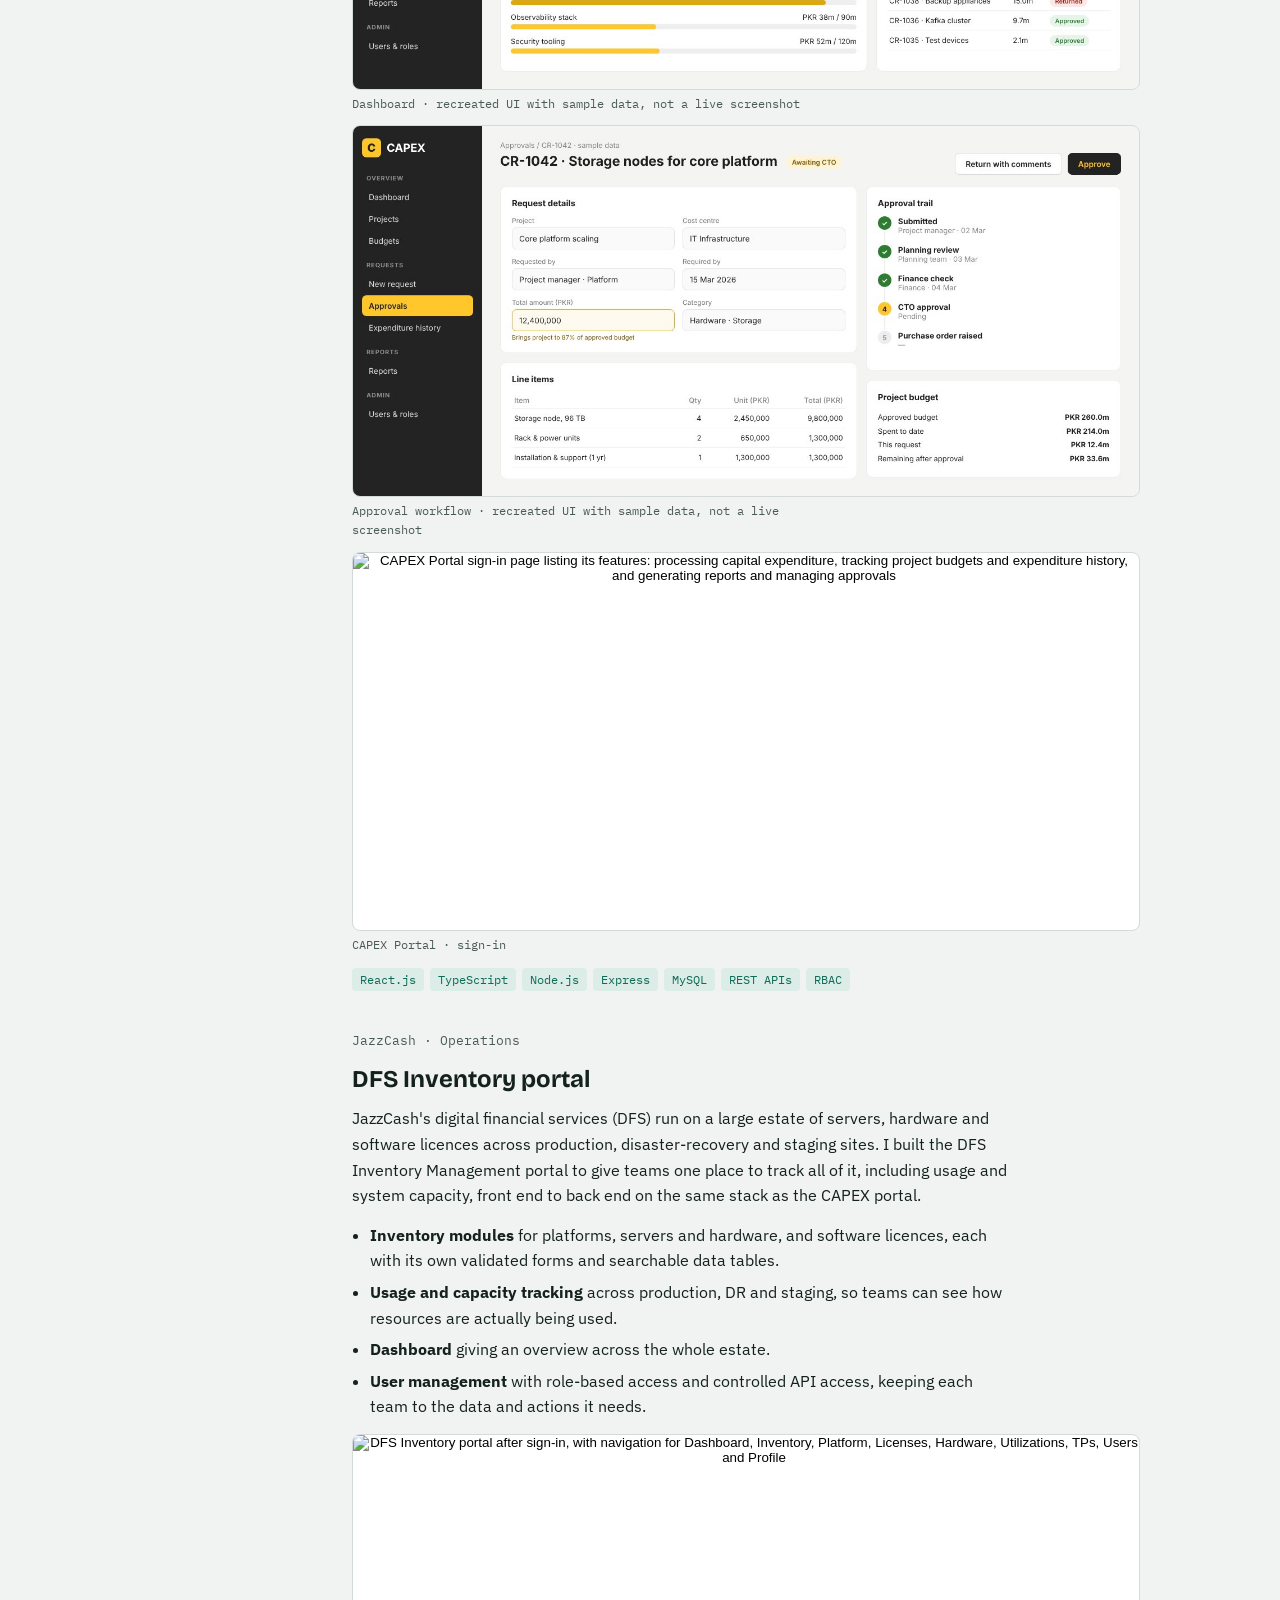
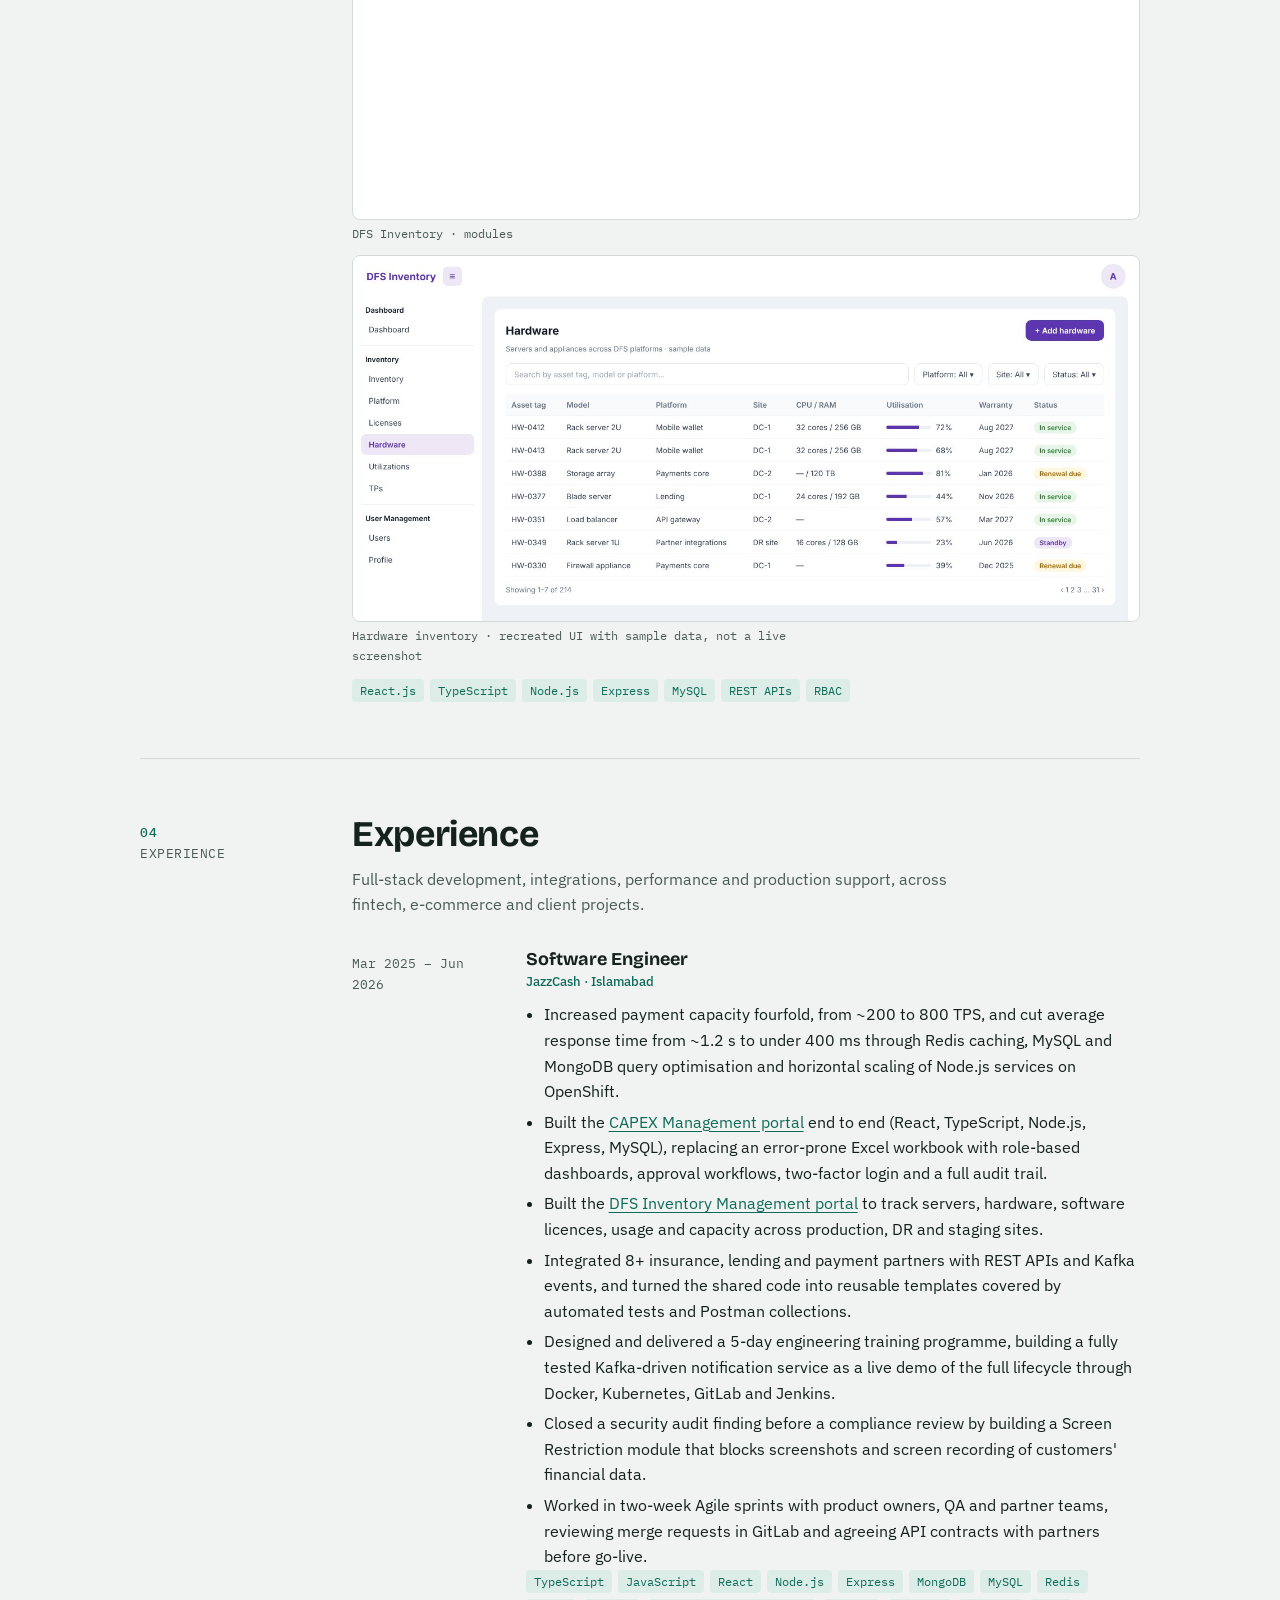
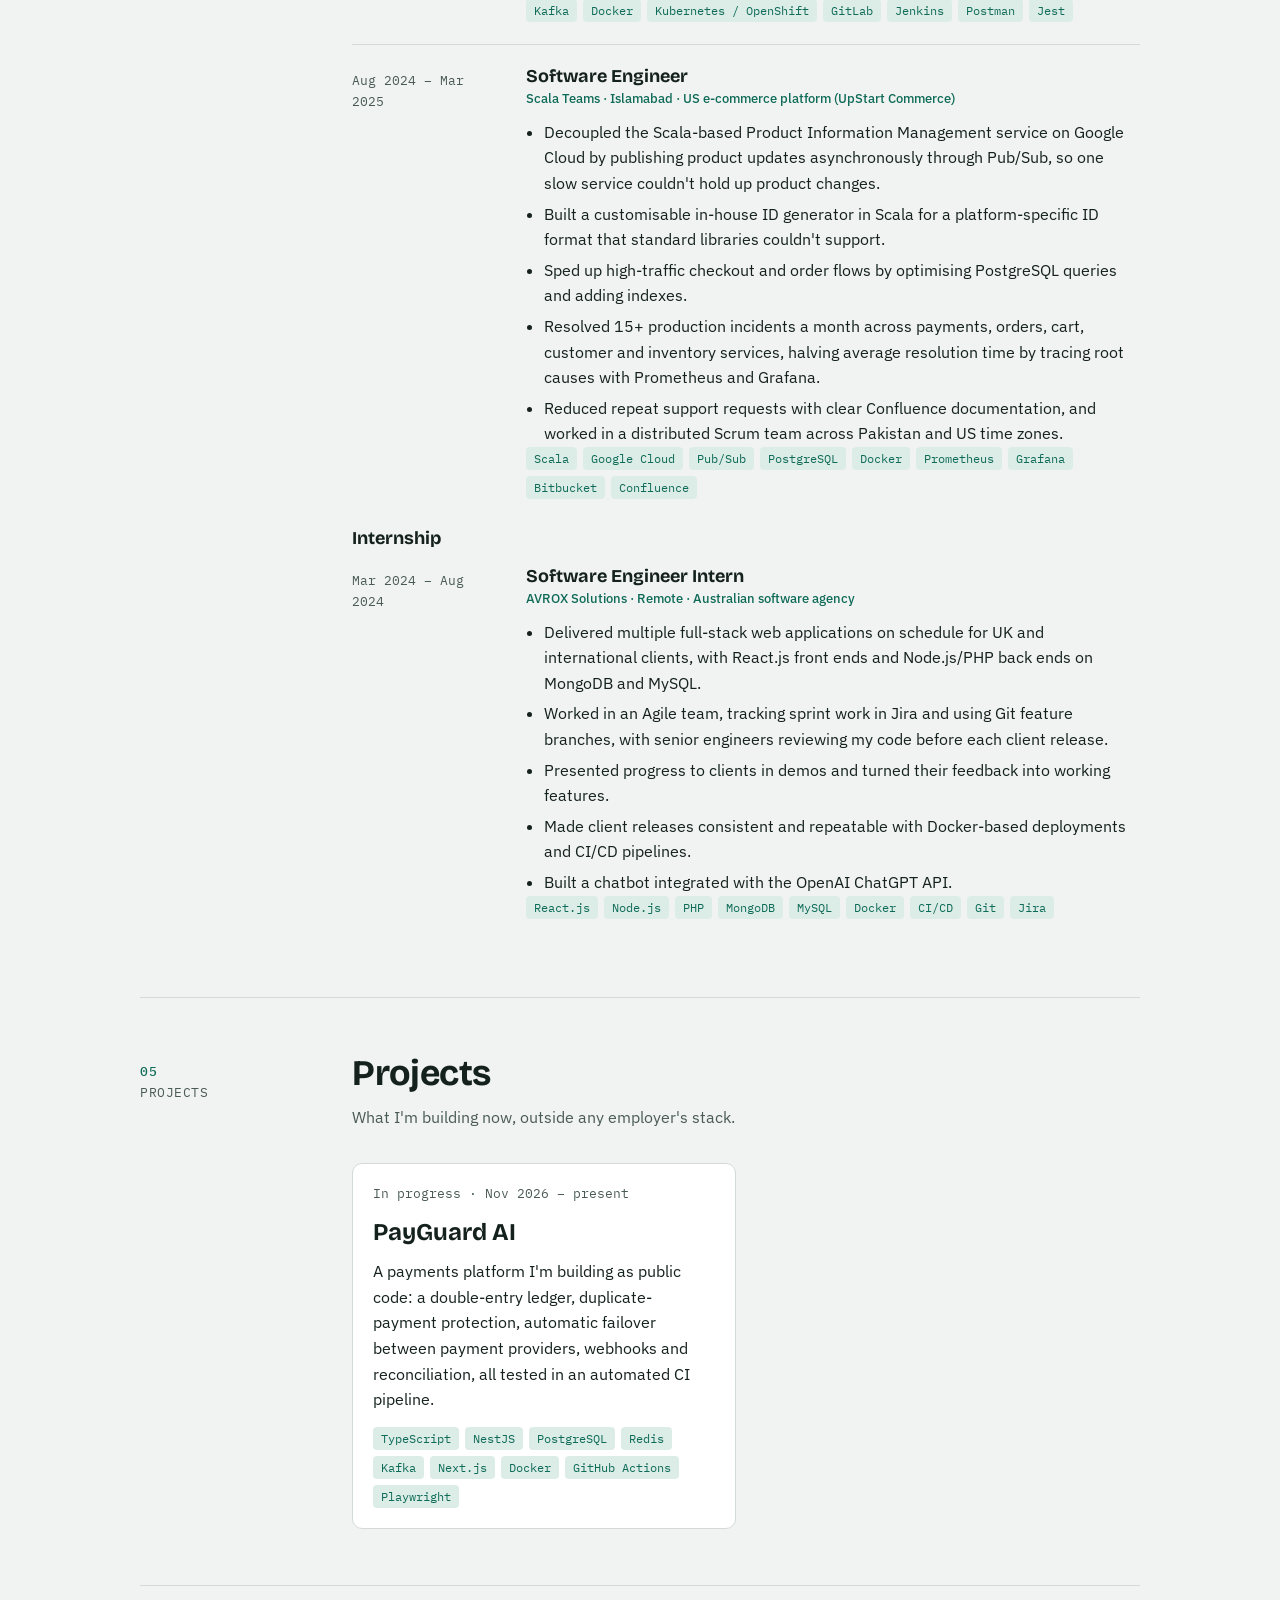
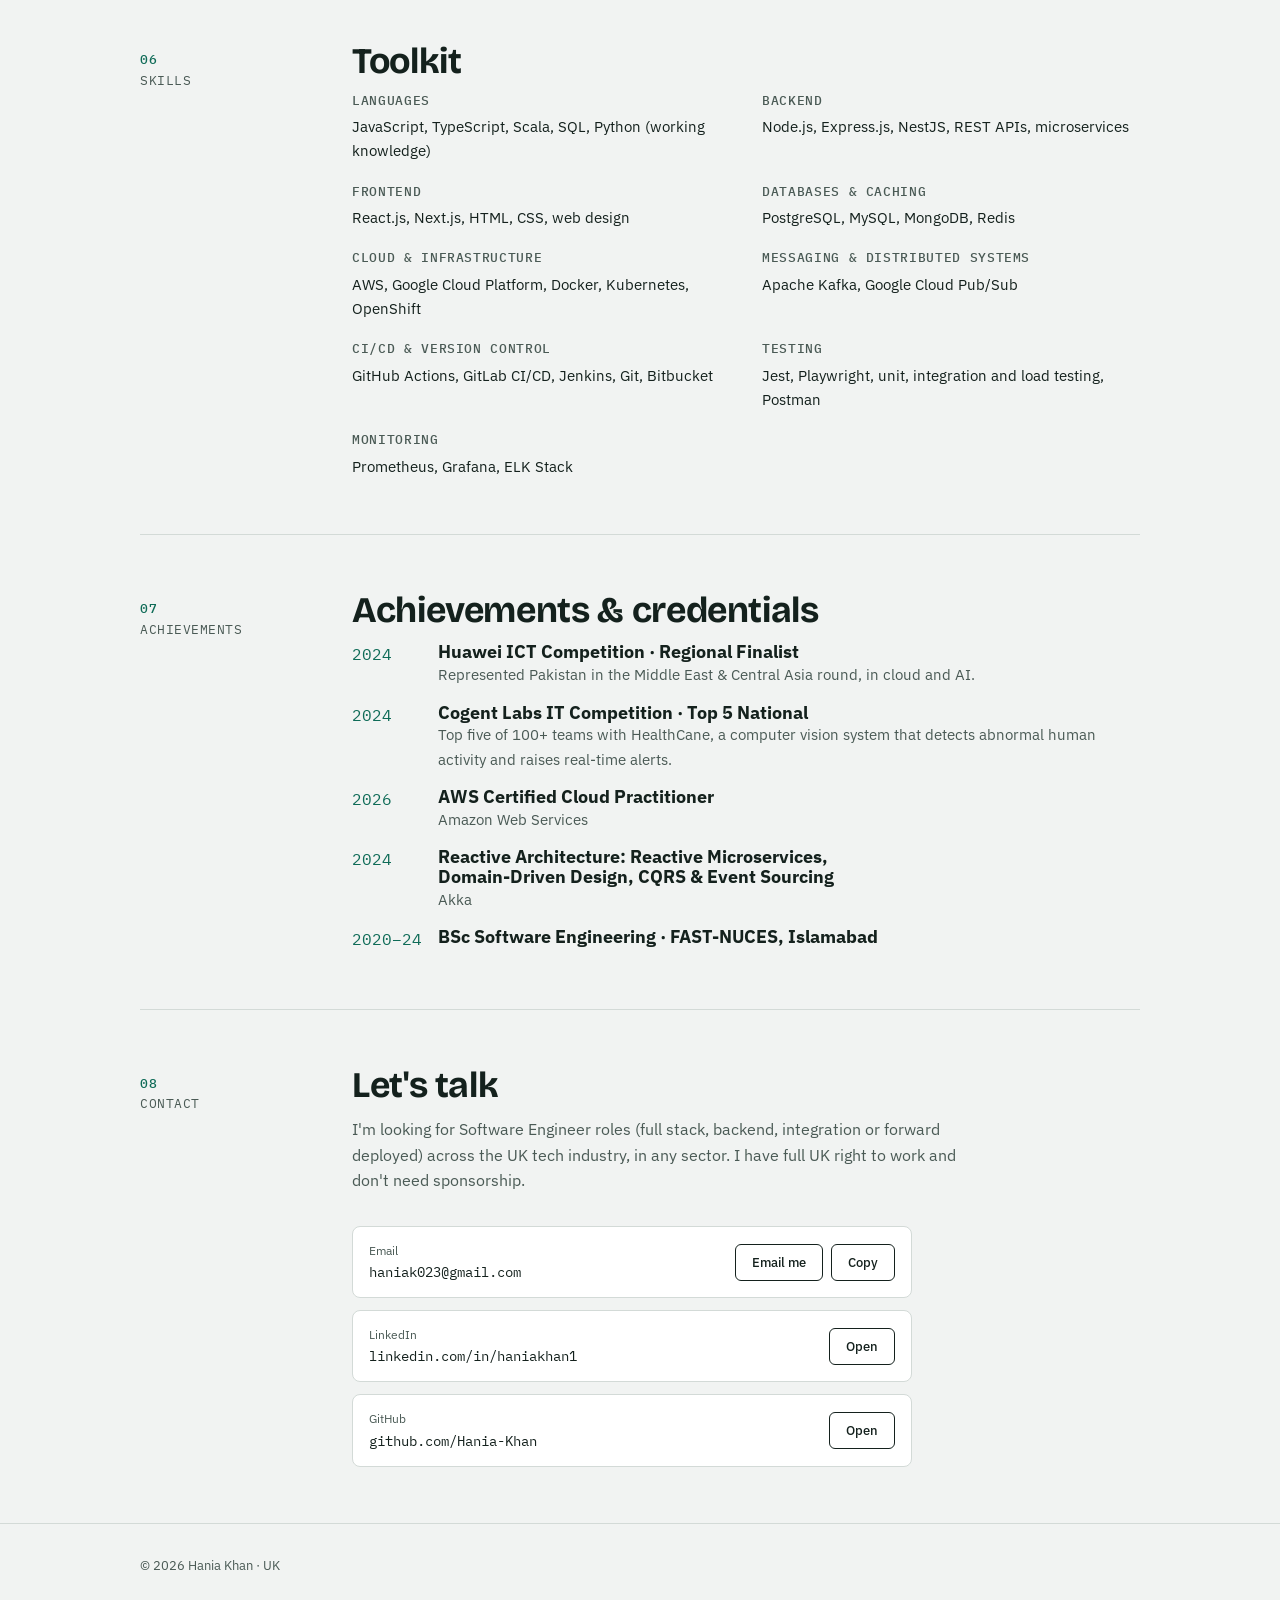
==== commit 4787accf: "Update fmt.Println message from 'Hello' to 'Goodbye'" ====
--- a/index.html
+++ b/index.html
@@ -39,6 +39,7 @@
       <li><a href="#experience">Experience</a></li>
       <li><a href="#projects">Projects</a></li>
       <li><a href="#skills">Skills</a></li>
+      <li><a href="#achievements">Achievements</a></li>
       <li><a href="#contact">Contact</a></li>
     </ul>
     <button class="themebtn" id="themeBtn" type="button" aria-label="Switch colour theme"><span aria-hidden="true">◐</span></button>
@@ -50,10 +51,10 @@
 <div class="wrap">
   <header class="hero">
     <div>
-      <p class="eyebrow">Software Engineer · Full Stack · Integrations · Performance</p>
+      <p class="eyebrow">Software Engineer · Backend · Full Stack</p>
       <h1>Hania Khan</h1>
       <p class="role">I build, test and run well-integrated systems that hold up under real traffic.</p>
-      <p class="lede">I write production code across the stack (React and TypeScript on the front end, Node.js and Scala services behind it) and I stay with it through testing, release and production support. I've shipped in fintech, e-commerce and client consultancy. Most recently, on a consumer platform with 64M+ users, I built internal portals and a notification system, delivered third-party integrations, and led the design of 16+ product modules, from API design through performance tuning and release.</p>
+      <p class="lede">I write production code across the stack (React and TypeScript on the front end, Node.js and Scala services behind it) and I stay with it through testing, release and production support. I've shipped in fintech, e-commerce and client consultancy. Most recently, on a consumer platform with 64M+ users, I scaled payment capacity fourfold, built two enterprise web portals end to end, delivered 8+ partner integrations, and led the design of 16+ product modules, from API design through performance tuning and release.</p>
       <div class="meta">
         <span class="chip ok">Full UK right to work</span>
         <span class="chip">London, UK</span>
@@ -94,8 +95,8 @@
     <div class="slabel"><b>01</b>About</div>
     <div>
       <h2>About</h2>
-      <p class="intro">I'm a software engineer. I've built and run systems that people depend on every day: a fintech consumer platform with 64M+ users, a live e-commerce platform, and web and mobile applications for UK and international clients.</p>
-      <p class="intro">I'm comfortable owning a feature from the requirement to production, and I enjoy all the parts in between: designing the API, writing the front end and back end, integrating with other systems, testing it properly and keeping it healthy once it's live. I'm based in UK, have full right to work, and I'm open to software engineering roles across the UK tech industry.</p>
+      <p class="intro">I'm a software engineer. I've built and run systems that people depend on every day: a fintech consumer platform with 64M+ users, a live US e-commerce platform, and web applications for UK and international clients.</p>
+      <p class="intro">I'm comfortable owning a feature from the requirement to production, and I enjoy all the parts in between: designing the API, writing the front end and back end, integrating with other systems, testing it properly and keeping it healthy once it's live. I'm based in London, have full UK right to work, and I'm open to software engineering roles across the UK tech industry.</p>
       <h3 class="subhead">How I work</h3>
       <div class="skills">
         <div><h3>Start from the requirement</h3><p>I pin down scope and performance targets with the business before writing code, so what I build is what was needed.</p></div>
@@ -130,18 +131,19 @@
 
       <div class="cases">
         <article class="case">
-          <p class="ctx">JazzCash · Platform service</p>
-          <h3>Notification system</h3>
-          <p>I built the notification system for the app's product modules and owned its testing: unit and regression tests as it was built, then load tests so it held up at production volumes.</p>
-          <div class="tags"><span class="tag">Node.js</span><span class="tag">Unit testing</span><span class="tag">Regression testing</span><span class="tag">Load testing</span></div>
+          <p class="ctx">JazzCash · Engineering training</p>
+          <h3>A 5-day training programme, taught through a working service</h3>
+          <p>I designed and delivered a five-day engineering training programme. To show the whole lifecycle rather than talk about it, I built a fully tested, Kafka-driven notification service as a live demo, and took it from code through Docker and Kubernetes to automated deployment with GitLab and Jenkins pipelines.</p>
+          <div class="tags"><span class="tag">Kafka</span><span class="tag">Node.js</span><span class="tag">Automated testing</span><span class="tag">Docker</span><span class="tag">Kubernetes</span><span class="tag">GitLab CI/CD</span><span class="tag">Jenkins</span></div>
         </article>
         <article class="case">
           <p class="ctx">JazzCash · Platform performance</p>
           <h3>Scaling a high-traffic platform from ~200 to 800 TPS</h3>
           <p>I set TPS targets for each module from screen-level call volumes and active-user data, worked out with the Data Analytics team. Then I worked through the bottlenecks layer by layer: API, middleware and database.</p>
           <ul>
-            <li>Caching at the application and integration layers for read-heavy lookups, so repeated calls stopped hitting core systems.</li>
-            <li>Horizontal scaling and load balancing for high-volume modules, adding nodes against the sized TPS rather than over-provisioning.</li>
+            <li>Caching frequently used data in Redis, so repeated calls stopped hitting core systems.</li>
+            <li>Optimising slow MySQL and MongoDB queries on the busiest journeys.</li>
+            <li>Scaling Node.js services horizontally on OpenShift, adding nodes against the sized TPS rather than over-provisioning.</li>
             <li>Asynchronous hand-off through Kafka and Red Hat AMQ for work that didn't need to block the customer journey.</li>
             <li>Worked with the Data Analytics team on screen-level call volumes to decide how many features a screen could carry without slowing it down.</li>
             <li>Load testing against the targets before each release, with ELK-based observability in production.</li>
@@ -210,23 +212,23 @@
             </svg>
             <figcaption>Simplified request path. The capacity gains came from caching hot lookups, scaling service nodes horizontally behind the gateway, and moving non-blocking work onto queues.</figcaption>
           </figure>
-          <div class="tags"><span class="tag">TPS sizing</span><span class="tag">Caching</span><span class="tag">Horizontal scaling</span><span class="tag">Kafka</span><span class="tag">Red Hat AMQ</span><span class="tag">OpenShift</span><span class="tag">ELK</span></div>
+          <div class="tags"><span class="tag">TPS sizing</span><span class="tag">Redis</span><span class="tag">Query optimisation</span><span class="tag">Horizontal scaling</span><span class="tag">Kafka</span><span class="tag">Red Hat AMQ</span><span class="tag">OpenShift</span><span class="tag">ELK</span></div>
         </article>
 
         <article class="case">
           <p class="ctx">JazzCash · Partner onboarding</p>
           <h3>A reusable pattern for third-party integrations</h3>
-          <p>I onboarded 8+ external partners, from marketing and campaign platforms to insurance and lending providers. The first few were one-off builds. After that I turned the common parts into a pattern later partners could follow: a contract-first API spec, mediation and transformation in WSO2 Micro Integrator, consistent error mapping, and agreed TPS and timeout budgets per partner.</p>
+          <p>I integrated 8+ insurance, lending and payment partners using JavaScript/TypeScript REST APIs, with Kafka events for transaction status updates. The first few were one-off builds. After that I turned the shared code into reusable templates, covered by automated tests and Postman collections, so each new partner was faster and more consistent to onboard. API contracts were agreed with each partner before go-live, with mediation in WSO2 Micro Integrator and agreed TPS and timeout budgets.</p>
           <p>For each project I wrote the Functional Requirement Specification and produced the infrastructure cost estimate and TPS calculation, so business and engineering signed off on the same numbers.</p>
-          <div class="tags"><span class="tag">API design</span><span class="tag">WSO2 Micro Integrator</span><span class="tag">API Management</span><span class="tag">FRS</span><span class="tag">Cost estimation</span></div>
+          <div class="tags"><span class="tag">REST APIs</span><span class="tag">Kafka</span><span class="tag">Postman</span><span class="tag">WSO2 Micro Integrator</span><span class="tag">API Management</span><span class="tag">FRS</span><span class="tag">Cost estimation</span></div>
         </article>
 
         <div class="mini">
           <article class="case">
             <p class="ctx">JazzCash · Security</p>
             <h3>Screen Restriction module</h3>
-            <p>Designed a module to stop sensitive data showing on screens and to roles that shouldn't see it. It closed an open security audit finding ahead of compliance review.</p>
-            <div class="tags"><span class="tag">RBAC</span><span class="tag">Audit</span><span class="tag">Compliance</span></div>
+            <p>Built a module that blocks screenshots and screen recording wherever customers' financial data is shown. It closed an open security audit finding before a compliance review.</p>
+            <div class="tags"><span class="tag">App security</span><span class="tag">Audit</span><span class="tag">Compliance</span></div>
           </article>
           <article class="case">
             <p class="ctx">JazzCash · Campaigns</p>
@@ -243,26 +245,27 @@
 
         <article class="case">
           <p class="ctx">Scala Teams · UpStart Commerce platform</p>
-          <h3>Keeping a live commerce platform healthy</h3>
-          <p>On the UpStart Commerce platform I built a custom UUID generator, worked on Pub/Sub messaging for the PIM microservice, and led L1 and L2 production support for its commerce platform: the admin back office, storefront journeys and the payments, orders, carts, customers and inventory microservices behind them. I worked 50+ tickets a month to root cause and halved average resolution time, using Prometheus and Grafana to spot recurring failure points. I also worked with backend teams on PostgreSQL data models for checkout and order flows.</p>
+          <h3>Building and running a live commerce platform</h3>
+          <p>At Scala Teams I worked on UpStart Commerce, a live US e-commerce platform: the admin back office, storefront journeys and the payments, orders, cart, customer and inventory services behind them. I decoupled the Product Information Management service by publishing product updates asynchronously through Google Cloud Pub/Sub, built a customisable ID generator in Scala for an ID format standard libraries couldn't support, and sped up checkout and order flows by optimising PostgreSQL queries and adding indexes. I also resolved 15+ production incidents a month and halved average resolution time, tracing root causes with Prometheus and Grafana.</p>
           <div class="shots mock">
             <div><button class="shot" type="button"><img src="assets/img/up-platform.jpg" alt="UpStart Commerce admin back office on a laptop" loading="lazy" width="1000" height="579"></button><p class="shot-cap">Admin back office</p></div>
             <div><button class="shot" type="button"><img src="assets/img/up-product.jpg" alt="UpStart Commerce product detail page on mobile" loading="lazy" width="800" height="1080"></button><p class="shot-cap">Product &amp; cart journey</p></div>
             <div><button class="shot" type="button"><img src="assets/img/up-reviews2.jpg" alt="Order tracking and review screen on mobile" loading="lazy" width="800" height="1080"></button><p class="shot-cap">Orders &amp; reviews</p></div>
           </div>
-         <div class="tags"><span class="tag">Production support</span><span class="tag">Microservices</span><span class="tag">Prometheus</span><span class="tag">Grafana</span><span class="tag">PostgreSQL</span></div>
+         <div class="tags"><span class="tag">Scala</span><span class="tag">Pub/Sub</span><span class="tag">Microservices</span><span class="tag">Production support</span><span class="tag">Prometheus</span><span class="tag">Grafana</span><span class="tag">PostgreSQL</span></div>
         </article>
         
         <article class="case">
-          <p class="ctx">AVROX Solutions · Client delivery</p>
+          <p class="ctx">AVROX Solutions · Internship</p>
           <h3>Shipping full-stack products for UK and international clients</h3>
-          <p>At AVROX I worked directly with clients, including UK businesses, to turn their requirements into working web applications, then deployed and ran them. I delivered multiple client projects on schedule.</p>
+          <p>As a software engineer intern at AVROX, an Australian software agency, I delivered full-stack web applications on schedule for UK and international clients, with senior engineers reviewing my code before each release.</p>
           <ul>
             <li>Built across two stacks depending on the client: React.js and Node.js with MongoDB, and PHP with MySQL.</li>
-            <li>Set up CI/CD pipelines and ran Docker and Kubernetes infrastructure, so releases were repeatable rather than manual.</li>
+            <li>Set up Docker-based deployments and CI/CD pipelines, so client releases were consistent and repeatable.</li>
+            <li>Presented progress to clients in demos and turned their feedback into working features.</li>
             <li>Built a conversational chatbot on the OpenAI ChatGPT API, including the prompt design and the integration into the web application.</li>
           </ul>
-          <div class="tags"><span class="tag">Client delivery</span><span class="tag">React.js</span><span class="tag">Node.js</span><span class="tag">PHP</span><span class="tag">Docker</span><span class="tag">Kubernetes</span><span class="tag">OpenAI API</span></div>
+          <div class="tags"><span class="tag">Client delivery</span><span class="tag">React.js</span><span class="tag">Node.js</span><span class="tag">PHP</span><span class="tag">Docker</span><span class="tag">CI/CD</span><span class="tag">OpenAI API</span></div>
         </article>
       </div>
     </div>
@@ -278,39 +281,39 @@
         <article class="case">
           <p class="ctx">JazzCash · Finance &amp; planning</p>
           <h3>CAPEX portal</h3>
-          <p>Infrastructure spending at JazzCash needed one place where planners and leadership could see what had been budgeted, approved and spent, project by project. I built the CAPEX portal to do that. The planning team, the CEO and CTO, and project managers use it to track infrastructure spend and the funds allocated to each project.</p>
+          <p>Infrastructure spending at JazzCash was tracked in an error-prone Excel workbook used by senior leadership and project managers. I built the CAPEX Management portal end to end to replace it, so planners, leadership (including the CEO and CTO) and project managers have one place to see what has been budgeted, approved and spent, project by project.</p>
           <ul>
             <li><strong>Dashboards</strong> showing spend against budget across projects, so leadership can see where funds stand at a glance.</li>
             <li><strong>Approval workflows</strong> that move requests through the right approvers in order, with each step recorded.</li>
             <li><strong>Validated forms</strong> for raising and updating requests, with the business rules checked on both the client and the server.</li>
             <li><strong>Budget and expenditure history</strong> per project, with reports generated from the same data.</li>
             <li><strong>Data tables</strong> with filtering and sorting for working through large sets of projects and line items.</li>
-            <li><strong>Role-based access</strong>, so planners, project managers and executives each see and act on only what their role allows.</li>
+            <li><strong>Role-based dashboards and access</strong>, so planners, project managers and executives each see and act on only what their role allows.</li>
+            <li><strong>Two-factor login and a full audit trail</strong>, so every change and approval can be traced.</li>
           </ul>
-          <div class="shots mock">
+          <div class="shots screens">
             <div><button class="shot" type="button"><img src="assets/img/capex-dashboard.jpg" alt="Recreated CAPEX dashboard with sample data: approved budget, spend to date, pending approvals, budget against spend by project and recent requests" loading="lazy" width="1400" height="590"></button><p class="shot-cap">Dashboard · recreated UI with sample data, not a live screenshot</p></div>
             <div><button class="shot" type="button"><img src="assets/img/capex-approval.jpg" alt="Recreated CAPEX approval screen with sample data: request details, line items, a five-step approval trail and the project budget impact" loading="lazy" width="1400" height="660"></button><p class="shot-cap">Approval workflow · recreated UI with sample data, not a live screenshot</p></div>
             <div><button class="shot" type="button"><img src="assets/img/capex-login.jpg" alt="CAPEX Portal sign-in page listing its features: processing capital expenditure, tracking project budgets and expenditure history, and generating reports and managing approvals" loading="lazy" width="1400" height="672"></button><p class="shot-cap">CAPEX Portal · sign-in</p></div>
           </div>
-          <div class="tags"><span class="tag">React.js</span><span class="tag">TypeScript</span><span class="tag">Node.js</span><span class="tag">Express</span><span class="tag">REST APIs</span><span class="tag">RBAC</span></div>
+          <div class="tags"><span class="tag">React.js</span><span class="tag">TypeScript</span><span class="tag">Node.js</span><span class="tag">Express</span><span class="tag">MySQL</span><span class="tag">REST APIs</span><span class="tag">RBAC</span></div>
         </article>
 
         <article class="case">
           <p class="ctx">JazzCash · Operations</p>
           <h3>DFS Inventory portal</h3>
-          <p>JazzCash's digital financial services (DFS) run on a large estate of platforms, hardware and software licences. I built the DFS Inventory portal as one place to record and manage all of it, front end to back end on the same stack as the CAPEX portal.</p>
+          <p>JazzCash's digital financial services (DFS) run on a large estate of servers, hardware and software licences across production, disaster-recovery and staging sites. I built the DFS Inventory Management portal to give teams one place to track all of it, including usage and system capacity, front end to back end on the same stack as the CAPEX portal.</p>
           <ul>
-            <li><strong>Inventory modules</strong> for platforms, hardware and software licences, each with its own validated forms and searchable data tables.</li>
-            <li><strong>Utilisation tracking</strong>, so teams can see how resources are actually being used.</li>
+            <li><strong>Inventory modules</strong> for platforms, servers and hardware, and software licences, each with its own validated forms and searchable data tables.</li>
+            <li><strong>Usage and capacity tracking</strong> across production, DR and staging, so teams can see how resources are actually being used.</li>
             <li><strong>Dashboard</strong> giving an overview across the whole estate.</li>
-            <li><strong>Approval workflows</strong> for changes, so updates are reviewed before they take effect.</li>
             <li><strong>User management</strong> with role-based access and controlled API access, keeping each team to the data and actions it needs.</li>
           </ul>
-          <div class="shots mock">
+          <div class="shots screens">
             <div><button class="shot" type="button"><img src="assets/img/dfs-dashboard.jpg" alt="DFS Inventory portal after sign-in, with navigation for Dashboard, Inventory, Platform, Licenses, Hardware, Utilizations, TPs, Users and Profile" loading="lazy" width="1168" height="571"></button><p class="shot-cap">DFS Inventory · modules</p></div>
             <div><button class="shot" type="button"><img src="assets/img/dfs-hardware.jpg" alt="Recreated DFS Inventory hardware table with sample data: asset tag, model, platform, site, utilisation, warranty and status, with search and filters" loading="lazy" width="1400" height="650"></button><p class="shot-cap">Hardware inventory · recreated UI with sample data, not a live screenshot</p></div>
           </div>
-          <div class="tags"><span class="tag">React.js</span><span class="tag">TypeScript</span><span class="tag">Node.js</span><span class="tag">Express</span><span class="tag">REST APIs</span><span class="tag">RBAC</span></div>
+          <div class="tags"><span class="tag">React.js</span><span class="tag">TypeScript</span><span class="tag">Node.js</span><span class="tag">Express</span><span class="tag">MySQL</span><span class="tag">REST APIs</span><span class="tag">RBAC</span></div>
         </article>
       </div>
     </div>
@@ -321,7 +324,7 @@
     <div class="slabel"><b>04</b>Experience</div>
     <div>
       <h2>Experience</h2>
-      <p class="intro">Solution design, full-stack development, DevOps and production support, across fintech consumer platforms, e-commerce and client projects.</p>
+      <p class="intro">Full-stack development, integrations, performance and production support, across fintech, e-commerce and client projects.</p>
       <div class="roles">
         <div class="roleitem">
           <div class="when">Mar 2025 – Jun 2026</div>
@@ -329,43 +332,48 @@
             <h3>Software Engineer</h3>
             <p class="org">JazzCash · Islamabad</p>
             <ul>
-              <li>Built two enterprise internal portals (<a href="#portals">CAPEX and DFS Inventory</a>) end to end in React, TypeScript and Node.js: dashboards, approval workflows, validated forms and data tables.</li>
-              <li>Built the notification system and wrote its unit, regression and load tests.</li>
-              <li>Raised sustained throughput on high-traffic modules from ~200 to 800 TPS and cut average response times from ~1.2 s to under 400 ms through caching, horizontal scaling and async processing.</li>
-              <li>Built and delivered 8+ third-party partner integrations, then turned the common work into a reusable, contract-first integration pattern.</li>
-              <li>Led design and delivery of 16+ app modules: API design, integration, performance validation and UAT.</li>
-              <li>Closed an open security audit finding by designing a role-based Screen Restriction module.</li>
-              <li>Main technical contact between business stakeholders and delivery teams, working in Agile sprints; ran an internal training programme.</li>
+              <li>Increased payment capacity fourfold, from ~200 to 800 TPS, and cut average response time from ~1.2 s to under 400 ms through Redis caching, MySQL and MongoDB query optimisation and horizontal scaling of Node.js services on OpenShift.</li>
+              <li>Built the <a href="#portals">CAPEX Management portal</a> end to end (React, TypeScript, Node.js, Express, MySQL), replacing an error-prone Excel workbook with role-based dashboards, approval workflows, two-factor login and a full audit trail.</li>
+              <li>Built the <a href="#portals">DFS Inventory Management portal</a> to track servers, hardware, software licences, usage and capacity across production, DR and staging sites.</li>
+              <li>Integrated 8+ insurance, lending and payment partners with REST APIs and Kafka events, and turned the shared code into reusable templates covered by automated tests and Postman collections.</li>
+              <li>Designed and delivered a 5-day engineering training programme, building a fully tested Kafka-driven notification service as a live demo of the full lifecycle through Docker, Kubernetes, GitLab and Jenkins.</li>
+              <li>Closed a security audit finding before a compliance review by building a Screen Restriction module that blocks screenshots and screen recording of customers' financial data.</li>
+              <li>Worked in two-week Agile sprints with product owners, QA and partner teams, reviewing merge requests in GitLab and agreeing API contracts with partners before go-live.</li>
             </ul>
-            <div class="tags"><span class="tag">TypeScript</span><span class="tag">JavaScript</span><span class="tag">React</span><span class="tag">Node.js</span><span class="tag">Express</span><span class="tag">MongoDB</span><span class="tag">MySQL</span><span class="tag">Redis</span><span class="tag">Kafka</span><span class="tag">Docker</span><span class="tag">Kubernetes / OpenShift</span><span class="tag">GitLab</span><span class="tag">Jenkins</span><span class="tag">Jest</span></div>
+            <div class="tags"><span class="tag">TypeScript</span><span class="tag">JavaScript</span><span class="tag">React</span><span class="tag">Node.js</span><span class="tag">Express</span><span class="tag">MongoDB</span><span class="tag">MySQL</span><span class="tag">Redis</span><span class="tag">Kafka</span><span class="tag">Docker</span><span class="tag">Kubernetes / OpenShift</span><span class="tag">GitLab</span><span class="tag">Jenkins</span><span class="tag">Postman</span><span class="tag">Jest</span></div>
           </div>
         </div>
         <div class="roleitem">
           <div class="when">Aug 2024 – Mar 2025</div>
           <div>
             <h3>Software Engineer</h3>
-            <p class="org">Scala Teams · Islamabad · UpStart Commerce platform</p>
+            <p class="org">Scala Teams · Islamabad · US e-commerce platform (UpStart Commerce)</p>
             <ul>
-              <li>Built a custom, configurable UUID generator to replace the built-in libraries on a live US e-commerce platform.</li>
-              <li>Worked on Google Cloud Pub/Sub messaging for the Product Information Management (PIM) microservice.</li>
-              <li>Led L1/L2 production support, handling 50+ tickets a month and halving average resolution time.</li>
-              <li>Diagnosed issues across the orders, carts, customers, inventory and checkout microservices, using Prometheus and Grafana to find recurring failure points.</li>
+              <li>Decoupled the Scala-based Product Information Management service on Google Cloud by publishing product updates asynchronously through Pub/Sub, so one slow service couldn't hold up product changes.</li>
+              <li>Built a customisable in-house ID generator in Scala for a platform-specific ID format that standard libraries couldn't support.</li>
+              <li>Sped up high-traffic checkout and order flows by optimising PostgreSQL queries and adding indexes.</li>
+              <li>Resolved 15+ production incidents a month across payments, orders, cart, customer and inventory services, halving average resolution time by tracing root causes with Prometheus and Grafana.</li>
+              <li>Reduced repeat support requests with clear Confluence documentation, and worked in a distributed Scrum team across Pakistan and US time zones.</li>
             </ul>
-            <div class="tags"><span class="tag">Scala</span><span class="tag">Google Cloud</span><span class="tag">Pub/Sub</span><span class="tag">PostgreSQL</span><span class="tag">Docker</span><span class="tag">Prometheus</span><span class="tag">Grafana</span></div>
+            <div class="tags"><span class="tag">Scala</span><span class="tag">Google Cloud</span><span class="tag">Pub/Sub</span><span class="tag">PostgreSQL</span><span class="tag">Docker</span><span class="tag">Prometheus</span><span class="tag">Grafana</span><span class="tag">Bitbucket</span><span class="tag">Confluence</span></div>
           </div>
         </div>
+      </div>
+      <h3 class="subhead">Internship</h3>
+      <div class="roles">
         <div class="roleitem">
           <div class="when">Mar 2024 – Aug 2024</div>
           <div>
-            <h3>Full Stack Developer</h3>
-            <p class="org">AVROX Solutions · Remote</p>
+            <h3>Software Engineer Intern</h3>
+            <p class="org">AVROX Solutions · Remote · Australian software agency</p>
             <ul>
-              <li>Built and shipped full-stack apps for UK and international clients with React.js, Node.js, MongoDB, PHP and MySQL.</li>
-              <li>Set up CI/CD pipelines and ran Docker and Kubernetes infrastructure for client deployments.</li>
-              <li>Delivered 5 client projects on schedule, coordinating directly with clients on scope and timelines.</li>
+              <li>Delivered multiple full-stack web applications on schedule for UK and international clients, with React.js front ends and Node.js/PHP back ends on MongoDB and MySQL.</li>
+              <li>Worked in an Agile team, tracking sprint work in Jira and using Git feature branches, with senior engineers reviewing my code before each client release.</li>
+              <li>Presented progress to clients in demos and turned their feedback into working features.</li>
+              <li>Made client releases consistent and repeatable with Docker-based deployments and CI/CD pipelines.</li>
               <li>Built a chatbot integrated with the OpenAI ChatGPT API.</li>
             </ul>
-            <div class="tags"><span class="tag">React.js</span><span class="tag">Node.js</span><span class="tag">MongoDB</span><span class="tag">PHP</span><span class="tag">MySQL</span><span class="tag">Docker</span><span class="tag">Kubernetes</span><span class="tag">OpenAI API</span></div>
+            <div class="tags"><span class="tag">React.js</span><span class="tag">Node.js</span><span class="tag">PHP</span><span class="tag">MongoDB</span><span class="tag">MySQL</span><span class="tag">Docker</span><span class="tag">CI/CD</span><span class="tag">Git</span><span class="tag">Jira</span></div>
           </div>
         </div>
       </div>
@@ -377,19 +385,13 @@
     <div class="slabel"><b>05</b>Projects</div>
     <div>
       <h2>Projects</h2>
-      <p class="intro">Two end-to-end systems I'm building now, outside any employer's stack.</p>
+      <p class="intro">What I'm building now, outside any employer's stack.</p>
       <div class="code-proj">
         <article class="case">
-          <p class="ctx">In progress</p>
+          <p class="ctx">In progress · Nov 2026 – present</p>
           <h3>PayGuard AI</h3>
-          <p>A cloud-native transaction platform: an immutable ledger, routing across multiple providers, a rules-based fraud engine and an AI-assisted investigator for flagged cases, with a Next.js dashboard on top.</p>
-          <div class="tags"><span class="tag">Next.js</span><span class="tag">React</span><span class="tag">Ledger design</span><span class="tag">Fraud rules</span></div>
-        </article>
-        <article class="case">
-          <p class="ctx">In progress</p>
-          <h3>DevPilot AI</h3>
-          <p>An agentic RAG assistant for engineering teams. It ingests a code repository and investigates simulated production incidents, tracing them back through the code and docs.</p>
-          <div class="tags"><span class="tag">RAG</span><span class="tag">AI agents</span><span class="tag">FastAPI</span><span class="tag">React</span></div>
+          <p>A payments platform I'm building as public code: a double-entry ledger, duplicate-payment protection, automatic failover between payment providers, webhooks and reconciliation, all tested in an automated CI pipeline.</p>
+          <div class="tags"><span class="tag">TypeScript</span><span class="tag">NestJS</span><span class="tag">PostgreSQL</span><span class="tag">Redis</span><span class="tag">Kafka</span><span class="tag">Next.js</span><span class="tag">Docker</span><span class="tag">GitHub Actions</span><span class="tag">Playwright</span></div>
         </article>
       </div>
     </div>
@@ -401,29 +403,30 @@
     <div>
       <h2>Toolkit</h2>
       <div class="skills">
-        <div><h3>Languages</h3><p>TypeScript, JavaScript, Scala, SQL; Java and C++ (academic projects)</p></div>
-        <div><h3>Front end</h3><p>React.js, Next.js, dashboards, forms and data-heavy UIs</p></div>
-        <div><h3>Back end</h3><p>Node.js / Express, NestJS, REST APIs, microservices, event-driven services</p></div>
-        <div><h3>Testing &amp; quality</h3><p>Jest, unit, integration and regression testing, load testing, Postman</p></div>
-        <div><h3>Data &amp; messaging</h3><p>PostgreSQL, MySQL, MongoDB, Redis, Apache Kafka, Red Hat AMQ, Google Pub/Sub, WSO2 Micro Integrator</p></div>
-        <div><h3>Cloud &amp; DevOps</h3><p>AWS, Google Cloud, Azure (exposure), Docker, Kubernetes / OpenShift, Jenkins, GitLab CI/CD</p></div>
-        <div><h3>Observability</h3><p>Prometheus, Grafana, ELK Stack, incident response, capacity planning</p></div>
-        <div><h3>AI-assisted engineering</h3><p>Claude, ChatGPT and Gemini in day-to-day development, prompt engineering, OpenAI API integration</p></div>
-        <div><h3>Ways of working</h3><p>Agile / Scrum, API design, system design, Jira, Confluence, Draw.io</p></div>
+        <div><h3>Languages</h3><p>JavaScript, TypeScript, Scala, SQL, Python (working knowledge)</p></div>
+        <div><h3>Backend</h3><p>Node.js, Express.js, NestJS, REST APIs, microservices</p></div>
+        <div><h3>Frontend</h3><p>React.js, Next.js, HTML, CSS, web design</p></div>
+        <div><h3>Databases &amp; caching</h3><p>PostgreSQL, MySQL, MongoDB, Redis</p></div>
+        <div><h3>Cloud &amp; infrastructure</h3><p>AWS, Google Cloud Platform, Docker, Kubernetes, OpenShift</p></div>
+        <div><h3>Messaging &amp; distributed systems</h3><p>Apache Kafka, Google Cloud Pub/Sub</p></div>
+        <div><h3>CI/CD &amp; version control</h3><p>GitHub Actions, GitLab CI/CD, Jenkins, Git, Bitbucket</p></div>
+        <div><h3>Testing</h3><p>Jest, Playwright, unit, integration and load testing, Postman</p></div>
+        <div><h3>Monitoring</h3><p>Prometheus, Grafana, ELK Stack</p></div>
       </div>
     </div>
   </section>
 
   <!-- RECOGNITION -->
-  <section class="block" id="recognition">
-    <div class="slabel"><b>07</b>Recognition</div>
-    <div>
-      <h2>Recognition &amp; credentials</h2>
+  <section class="block" id="achievements">
+    <div class="slabel"><b>07</b>Achievements</div>
+    <div>
+      <h2>Achievements &amp; credentials</h2>
       <div class="awards">
         <div class="award"><span class="yr">2024</span><div><h3>Huawei ICT Competition · Regional Finalist</h3><p>Represented Pakistan in the Middle East &amp; Central Asia round, in cloud and AI.</p></div></div>
         <div class="award"><span class="yr">2024</span><div><h3>Cogent Labs IT Competition · Top 5 National</h3><p>Top five of 100+ teams with HealthCane, a computer vision system that detects abnormal human activity and raises real-time alerts.</p></div></div>
-        <div class="award"><span class="yr">AWS</span><div><h3>AWS Certified Cloud Practitioner</h3></div></div>
-        <div class="award"><span class="yr">Degree</span><div><h3>BSc Software Engineering · FAST-NUCES, Islamabad</h3></div></div>
+        <div class="award"><span class="yr">2026</span><div><h3>AWS Certified Cloud Practitioner</h3><p>Amazon Web Services</p></div></div>
+        <div class="award"><span class="yr">2024</span><div><h3>Reactive Architecture: Reactive Microservices, Domain-Driven Design, CQRS &amp; Event Sourcing</h3><p>Akka</p></div></div>
+        <div class="award"><span class="yr">2020–24</span><div><h3>BSc Software Engineering · FAST-NUCES, Islamabad</h3></div></div>
       </div>
     </div>
   </section>
